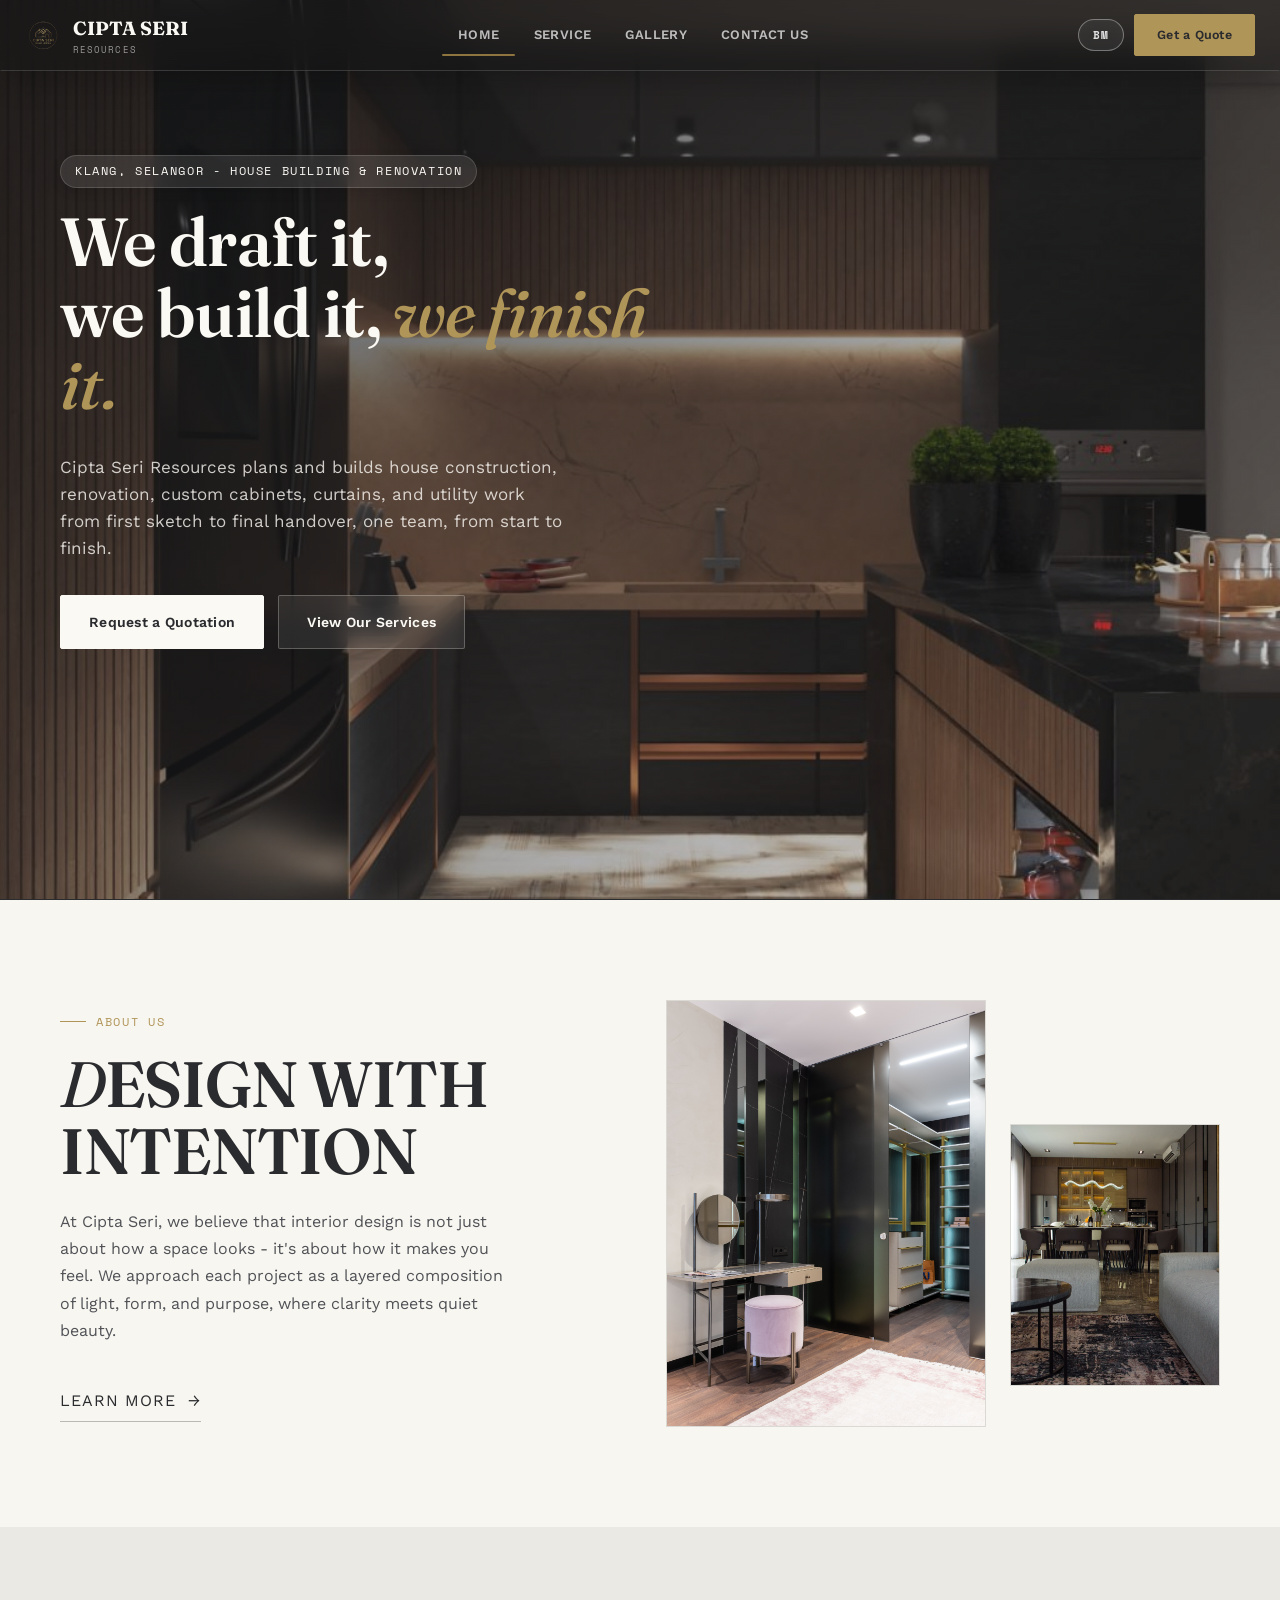
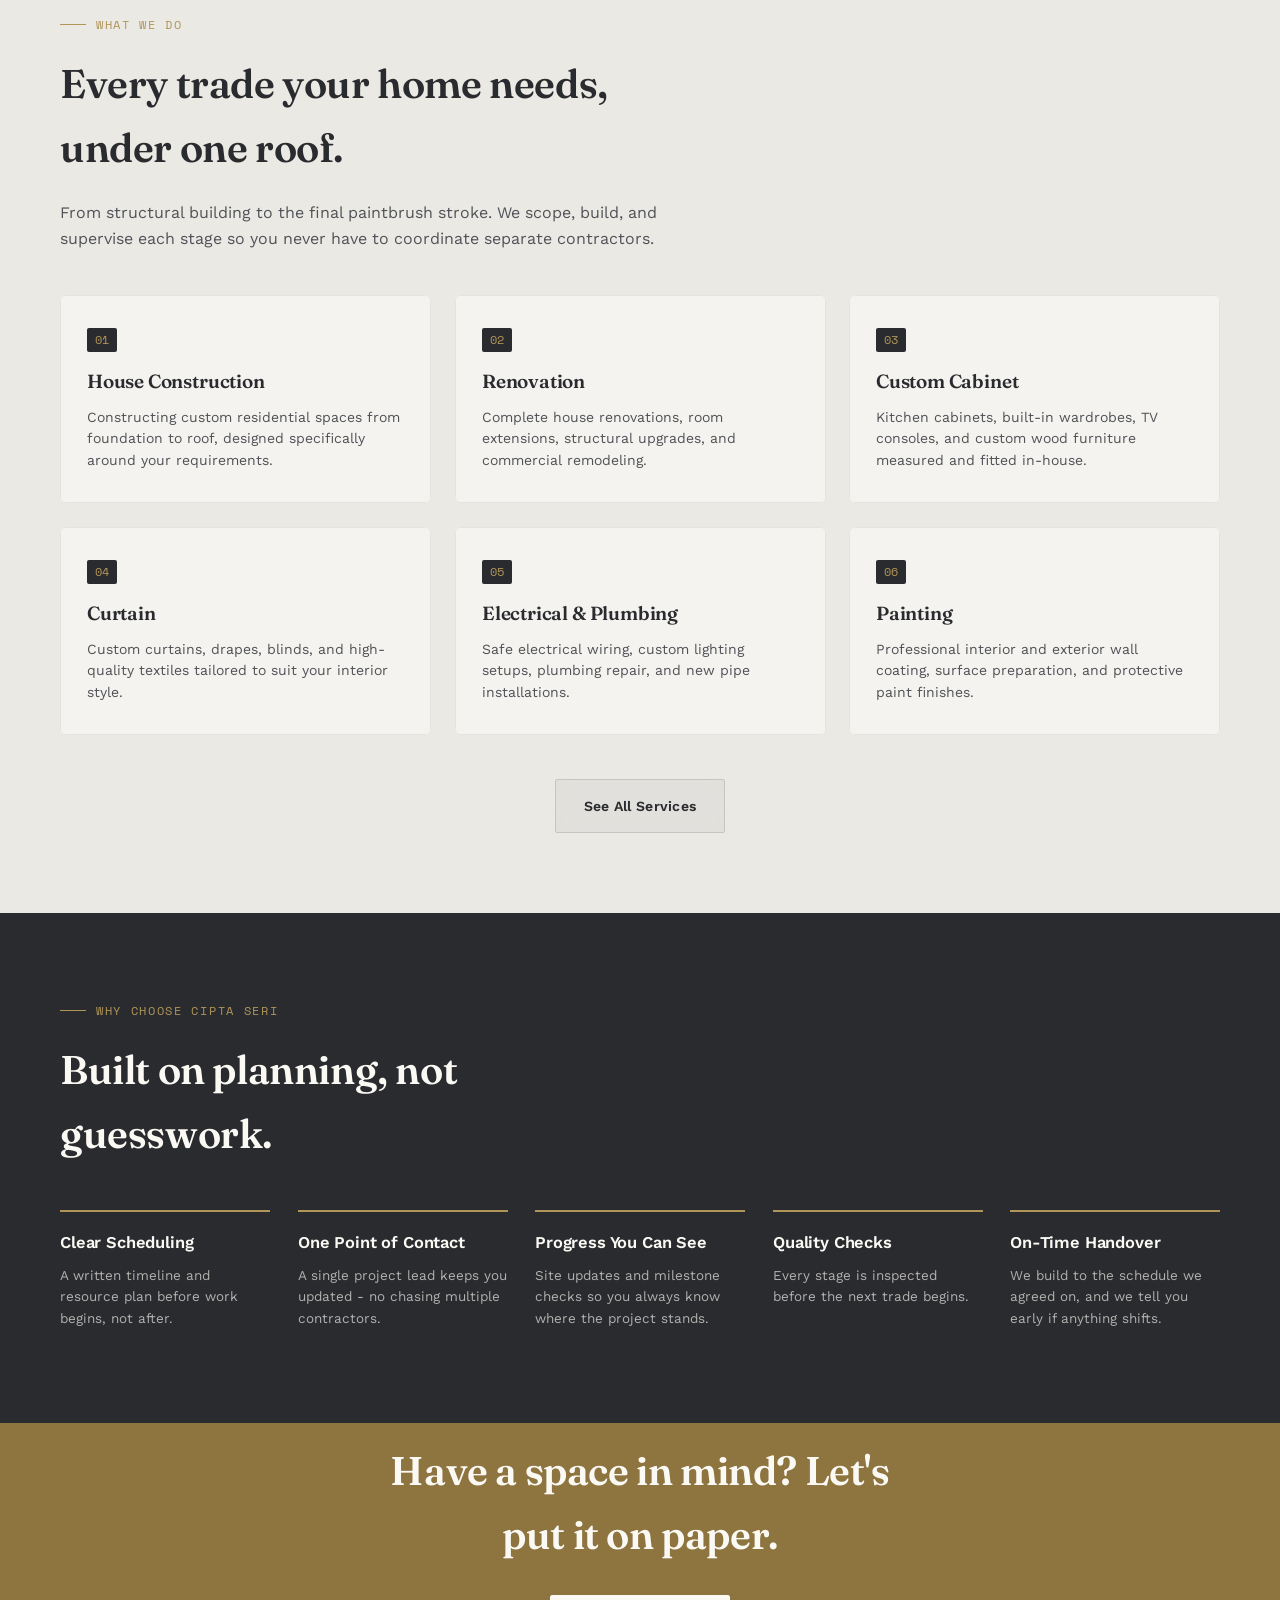
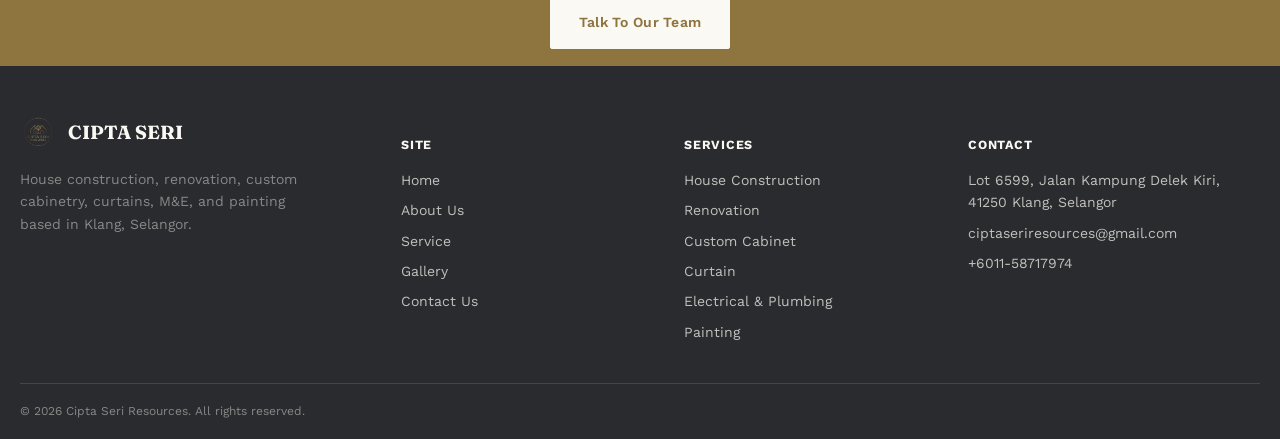
==== index.html @ 7b222552 "implement language switcher across the website" ====
<!DOCTYPE html>
<html lang="en">
<head>
<meta charset="UTF-8">
<meta name="viewport" content="width=device-width, initial-scale=1.0">
<title>Cipta Seri Resources — House Building &amp; Renovation</title>
<meta name="description" content="Cipta Seri Resources — professional house building, renovation, custom cabinets, curtains, electrical & plumbing, and painting services in Selangor.">
<link rel="preconnect" href="https://fonts.googleapis.com">
<link rel="stylesheet" href="css/style.css">
</head>
<body>

<header class="site-header">
  <div class="nav-wrap">
    <a href="index.html" class="brand">
      <img src="images/cipta-seri.png" alt="Cipta Seri Resources Logo" class="logo-mark">
      <span>CIPTA SERI<small>Resources</small></span>
    </a>
    <nav class="main-nav">
      <ul>
        <li><a href="index.html" class="active" data-i18n="nav.home">Home</a></li>
        <li><a href="service.html" data-i18n="nav.service">Service</a></li>
        <li><a href="gallery.html" data-i18n="nav.gallery">Gallery</a></li>
        <li><a href="contact.html" data-i18n="nav.contact">Contact Us</a></li>
      </ul>
    </nav>
    <div class="nav-cta">
      <button id="lang-toggle" aria-label="Switch to Bahasa Melayu">BM</button>
      <a href="contact.html" class="btn outline" data-i18n="nav.quote">Get a Quote</a>
      <button class="menu-toggle" aria-label="Toggle menu">
        <span></span><span></span><span></span>
      </button>
    </div>
  </div>
</header>

<section class="hero">
  <div class="hero-slideshow" aria-hidden="true">
    <div class="hero-slide active" style="background-image:url('images/interior-dark.jpg')"></div>
    <div class="hero-slide" style="background-image:url('images/living-room-example.jpg')"></div>
    <div class="hero-slide" style="background-image:url('images/interior-two.jpg')"></div>
    <div class="hero-slide" style="background-image:url('images/interior-three.jpg')"></div>
    <div class="hero-slide" style="background-image:url('images/interior-four.jpg')"></div>
  </div>
  <span class="corner-tick tl"></span>
  <span class="corner-tick tr"></span>
  <div class="hero-inner">
    <div class="hero-tag" data-i18n="hero.tag">KLANG, SELANGOR · HOUSE BUILDING &amp; RENOVATION</div>
    <h1 data-i18n="hero.h1">We draft it,<br>we build it, <em>we finish it.</em></h1>
    <p class="lede" data-i18n="hero.lede">Cipta Seri Resources plans and builds house construction, renovation, custom cabinets, curtains, and utility work from first sketch to final handover, one team, from start to finish.</p>
    <div class="hero-actions">
      <a href="contact.html" class="btn" data-i18n="hero.cta1">Request a Quotation</a>
      <a href="service.html" class="btn outline" data-i18n="hero.cta2">View Our Services</a>
    </div>
  </div>
  <div class="hero-strip">
    <div class="container">
      <div class="stat"><b><span data-count="480" data-suffix="+">0</span></b><span data-i18n="stat.projects">Projects Delivered</span></div>
      <div class="stat"><b><span data-count="12" data-suffix="yrs">0</span></b><span data-i18n="stat.years">Years In Practice</span></div>
      <div class="stat"><b><span data-count="35" data-suffix="+">0</span></b><span data-i18n="stat.team">Specialists On Team</span></div>
      <div class="stat"><b><span data-count="97" data-suffix="%">0</span></b><span data-i18n="stat.clients">Clients Who Return</span></div>
    </div>
  </div>
</section>

<section id="about-preview">
  <div class="container">
    <div class="split">
      <div class="about-content">
        <div class="eyebrow" data-i18n="about.eyebrow">About Us</div>
        <h2 class="about-heading" data-i18n="about.h2"><em>D</em>ESIGN WITH<br>INTENTION</h2>
        <p data-i18n="about.p">At Cipta Seri, we believe that interior design is not just about how a space looks &ndash; it's about how it makes you feel. We approach each project as a layered composition of light, form, and purpose, where clarity meets quiet beauty.</p>
        <a href="service.html" class="link-arrow"><span data-i18n="about.link">LEARN MORE</span> <span>&rarr;</span></a>
      </div>
      <div class="about-collage">
        <div class="collage-img main-img">
          <img src="images/interior-two.jpg" alt="Interior design with intention">
        </div>
        <div class="collage-img sub-img">
          <img src="images/interior-three.jpg" alt="Quiet beauty interior">
        </div>
      </div>
    </div>
  </div>
</section>

<section id="service-teaser">
  <div class="container">
    <div class="section-head">
      <div class="eyebrow" data-i18n="services.eyebrow">What We Do</div>
      <h2 data-i18n="services.h2">Every trade your home needs, under one roof.</h2>
      <p data-i18n="services.p">From structural building to the final paintbrush stroke. We scope, build, and supervise each stage so you never have to coordinate separate contractors.</p>
    </div>
    <div class="services-grid">
      <a href="service.html#construction" class="card-link">
        <div class="card-inner">
          <div class="card-front">
            <span class="num">01</span>
            <h3 data-i18n="services.s1.h3">House Construction</h3>
            <p data-i18n="services.s1.p">Constructing custom residential spaces from foundation to roof, designed specifically around your requirements.</p>
          </div>
          <div class="card-back" style="background-image: url('images/construction.jpg');">
            <div class="card-back-overlay">
              <span data-i18n="services.click">Click to view details &rarr;</span>
            </div>
          </div>
        </div>
      </a>
      <a href="service.html#renovation" class="card-link">
        <div class="card-inner">
          <div class="card-front">
            <span class="num">02</span>
            <h3 data-i18n="services.s2.h3">Renovation</h3>
            <p data-i18n="services.s2.p">Complete house renovations, room extensions, structural upgrades, and commercial remodeling.</p>
          </div>
          <div class="card-back" style="background-image: url('images/renovation.jpg');">
            <div class="card-back-overlay">
              <span data-i18n="services.click">Click to view details &rarr;</span>
            </div>
          </div>
        </div>
      </a>
      <a href="service.html#cabinet" class="card-link">
        <div class="card-inner">
          <div class="card-front">
            <span class="num">03</span>
            <h3 data-i18n="services.s3.h3">Custom Cabinet</h3>
            <p data-i18n="services.s3.p">Kitchen cabinets, built-in wardrobes, TV consoles, and custom wood furniture measured and fitted in-house.</p>
          </div>
          <div class="card-back" style="background-image: url('images/cabinet.jpg');">
            <div class="card-back-overlay">
              <span data-i18n="services.click">Click to view details &rarr;</span>
            </div>
          </div>
        </div>
      </a>
      <a href="service.html#curtain" class="card-link">
        <div class="card-inner">
          <div class="card-front">
            <span class="num">04</span>
            <h3 data-i18n="services.s4.h3">Curtain</h3>
            <p data-i18n="services.s4.p">Custom curtains, drapes, blinds, and high-quality textiles tailored to suit your interior style.</p>
          </div>
          <div class="card-back" style="background-image: url('images/curtain.jpg');">
            <div class="card-back-overlay">
              <span data-i18n="services.click">Click to view details &rarr;</span>
            </div>
          </div>
        </div>
      </a>
      <a href="service.html#plumbing" class="card-link">
        <div class="card-inner">
          <div class="card-front">
            <span class="num">05</span>
            <h3 data-i18n="services.s5.h3">Electrical &amp; Plumbing</h3>
            <p data-i18n="services.s5.p">Safe electrical wiring, custom lighting setups, plumbing repair, and new pipe installations.</p>
          </div>
          <div class="card-back" style="background-image: url('images/plumbing.jpg');">
            <div class="card-back-overlay">
              <span data-i18n="services.click">Click to view details &rarr;</span>
            </div>
          </div>
        </div>
      </a>
      <a href="service.html#painting" class="card-link">
        <div class="card-inner">
          <div class="card-front">
            <span class="num">06</span>
            <h3 data-i18n="services.s6.h3">Painting</h3>
            <p data-i18n="services.s6.p">Professional interior and exterior wall coating, surface preparation, and protective paint finishes.</p>
          </div>
          <div class="card-back" style="background-image: url('images/paint.jpg');">
            <div class="card-back-overlay">
              <span data-i18n="services.click">Click to view details &rarr;</span>
            </div>
          </div>
        </div>
      </a>
    </div>
    <div style="text-align:center; margin-top:44px;">
      <a href="service.html" class="btn outline" data-i18n="services.all">See All Services</a>
    </div>
  </div>
</section>

<section class="values">
  <div class="container">
    <div class="section-head">
      <div class="eyebrow" data-i18n="values.eyebrow">Why Choose Cipta Seri</div>
      <h2 data-i18n="values.h2">Built on planning, not guesswork.</h2>
    </div>
    <div class="values-grid">
      <div class="value-item">
        <h4 data-i18n="values.v1.h4">Clear Scheduling</h4>
        <p data-i18n="values.v1.p">A written timeline and resource plan before work begins, not after.</p>
      </div>
      <div class="value-item">
        <h4 data-i18n="values.v2.h4">One Point of Contact</h4>
        <p data-i18n="values.v2.p">A single project lead keeps you updated — no chasing multiple contractors.</p>
      </div>
      <div class="value-item">
        <h4 data-i18n="values.v3.h4">Progress You Can See</h4>
        <p data-i18n="values.v3.p">Site updates and milestone checks so you always know where the project stands.</p>
      </div>
      <div class="value-item">
        <h4 data-i18n="values.v4.h4">Quality Checks</h4>
        <p data-i18n="values.v4.p">Every stage is inspected before the next trade begins.</p>
      </div>
      <div class="value-item">
        <h4 data-i18n="values.v5.h4">On-Time Handover</h4>
        <p data-i18n="values.v5.p">We build to the schedule we agreed on, and we tell you early if anything shifts.</p>
      </div>
    </div>
  </div>
</section>

<section class="cta-band">
  <div class="container">
    <h2 data-i18n="cta.h2">Have a space in mind? Let's put it on paper.</h2>
    <a href="contact.html" class="btn" data-i18n="cta.btn">Talk To Our Team</a>
  </div>
</section>

<footer class="site-footer">
  <div class="container footer-top">
    <div>
      <div class="footer-brand"><img src="images/cipta-seri.png" alt="Cipta Seri Resources Logo" class="logo-mark"><span>CIPTA SERI</span></div>
      <p style="max-width:32ch; font-size:14px; color: #888787;" data-i18n="footer.tagline">House construction, renovation, custom cabinetry, curtains, M&amp;E, and painting based in Klang, Selangor.</p>
    </div>
    <div>
      <h5 data-i18n="footer.site">Site</h5>
      <ul class="footer-links">
        <li><a href="index.html" data-i18n="nav.home">Home</a></li>
        <li><a href="index.html#about-preview" data-i18n="about.eyebrow">About Us</a></li>
        <li><a href="service.html" data-i18n="nav.service">Service</a></li>
        <li><a href="gallery.html" data-i18n="nav.gallery">Gallery</a></li>
        <li><a href="contact.html" data-i18n="nav.contact">Contact Us</a></li>
      </ul>
    </div>
    <div>
      <h5 data-i18n="footer.services">Services</h5>
      <ul class="footer-links">
        <li><a href="service.html#construction" data-i18n="services.s1.h3">House Construction</a></li>
        <li><a href="service.html#renovation" data-i18n="services.s2.h3">Renovation</a></li>
        <li><a href="service.html#cabinet" data-i18n="services.s3.h3">Custom Cabinet</a></li>
        <li><a href="service.html#curtain" data-i18n="services.s4.h3">Curtain</a></li>
        <li><a href="service.html#plumbing" data-i18n="services.s5.h3">Electrical & Plumbing</a></li>
        <li><a href="service.html#painting" data-i18n="services.s6.h3">Painting</a></li>
      </ul>
    </div>
    <div>
      <h5 data-i18n="footer.contact">Contact</h5>
      <ul class="footer-links">
        <li>Lot 6599, Jalan Kampung Delek Kiri, 41250 Klang, Selangor</li>
        <li>ciptaseriresources@gmail.com</li>
        <li>+6011-58717974</li>
      </ul>
    </div>
  </div>
  <div class="container footer-bottom">
    <span data-i18n="footer.copy">© 2026 Cipta Seri Resources. All rights reserved.</span>
  </div>
</footer>

<script src="js/i18n.js"></script>
<script src="js/main.js"></script>
</body>
</html>
---- css/style.css ----
/* ============================================================
   ARTA RENOVATION & INTERIOR — stylesheet
   Palette: sand paper / ink / burnt ochre / deep pine / brass
   ============================================================ */

@import url('https://fonts.googleapis.com/css2?family=Fraunces:ital,opsz,wght@0,9..144,300;0,9..144,500;0,9..144,600;0,9..144,700;1,9..144,500&family=Work+Sans:wght@400;500;600&family=Space+Mono:wght@400;700&display=swap');

:root {
  --sand: #F8F6F0;
  --sand-deep: #EBE5D6;
  --ink: #2A2B2E;
  --ink-soft: #505257;
  --ochre: #B09559;
  --ochre-dk: #8E743F;
  --pine: #4D5854;
  --pine-dk: #2A2B2E;
  --brass: #B09559;
  --line: rgba(42, 43, 46, 0.14);
  --white: #FBF9F4;

  --serif: 'Fraunces', 'Iowan Old Style', serif;
  --sans: 'Work Sans', -apple-system, sans-serif;
  --mono: 'Space Mono', monospace;
}

* {
  box-sizing: border-box;
}

html {
  scroll-behavior: smooth;
}

body {
  margin: 0;
  background: var(--sand);
  color: var(--ink);
  font-family: var(--sans);
  font-size: 16px;
  line-height: 1.6;
  -webkit-font-smoothing: antialiased;
}

img {
  max-width: 100%;
  display: block;
}

a {
  color: inherit;
  text-decoration: none;
}

h1,
h2,
h3,
h4 {
  font-family: var(--serif);
  margin: 0 0 .5em;
  font-weight: 600;
  letter-spacing: -0.01em;
  color: var(--ink);
}

p {
  margin: 0 0 1em;
  color: var(--ink-soft);
}

ul {
  margin: 0;
  padding: 0;
  list-style: none;
}

.container {
  max-width: 1240px;
  margin: 0 auto;
  padding: 0 40px;
}

section {
  padding: 80px 0;
}

@media (max-width:720px) {
  section {
    padding: 56px 0;
  }

  .container {
    padding: 0 24px;
  }
}

@media (max-width:600px) {
  .hero {
    min-height: 75vh;
  }
}

/* -------- utility -------- */
.eyebrow {
  font-family: var(--mono);
  font-size: 12px;
  letter-spacing: .14em;
  text-transform: uppercase;
  color: var(--ochre);
  display: inline-flex;
  align-items: center;
  gap: 10px;
  margin-bottom: 18px;
}

.eyebrow::before {
  content: "";
  width: 26px;
  height: 1px;
  background: var(--ochre);
  display: inline-block;
}

.btn {
  display: inline-flex;
  align-items: center;
  gap: 10px;
  font-family: var(--sans);
  font-weight: 600;
  font-size: 14px;
  letter-spacing: .02em;
  padding: 15px 28px;
  border-radius: 2px;
  border: 1px solid var(--ink);
  background: var(--ink);
  color: var(--white);
  cursor: pointer;
  transition: all .25s ease;
}

.btn:hover {
  background: transparent;
  color: var(--ink);
}

.btn.outline {
  background: rgba(42, 43, 46, 0.04);
  color: var(--ink);
  border: 1px solid rgba(42, 43, 46, 0.15);
  backdrop-filter: blur(8px);
  -webkit-backdrop-filter: blur(8px);
  transition: all 0.3s ease;
}

.btn.outline:hover {
  background: rgba(42, 43, 46, 0.08);
  border-color: rgba(42, 43, 46, 0.4);
  transform: scale(1.02);
}

.btn.on-dark {
  border-color: var(--brass);
  background: var(--brass);
  color: var(--pine-dk);
}

.btn.on-dark:hover {
  background: transparent;
  color: var(--brass);
}

/* ============================================================
   HEADER / NAV — Glassmorphism Floating Pill Navbar
   ============================================================ */


/* clearance so content never sits under the floating pill */

header.site-header {
  position: fixed;
  top: 0;
  left: 50%;
  transform: translateX(-50%); 
  width: 100%;
  max-width: 100%;             
  border-radius: 0px;         
  z-index: 1000;
  
  background: rgba(20, 20, 20, 0.4);
  backdrop-filter: blur(16px);
  -webkit-backdrop-filter: blur(16px);
  border: 1px solid transparent;
  border-bottom: 1px solid rgba(255, 255, 255, 0.15);
  box-shadow: 0 10px 30px rgba(0, 0, 0, 0.2);

  
  transition: 
    top 0.4s cubic-bezier(0.16, 1, 0.3, 1),
    width 0.4s cubic-bezier(0.16, 1, 0.3, 1),
    max-width 0.4s cubic-bezier(0.16, 1, 0.3, 1),
    border-radius 0.4s cubic-bezier(0.16, 1, 0.3, 1),
    background 0.3s ease,
    border-color 0.3s ease,
    box-shadow 0.3s ease;
}

header.site-header {
  position: fixed;
  top: 0;
  left: 50%;
  transform: translate(-50%, 0); /* Standard centered position */
  width: 100%;
  max-width: 100%;
  border-radius: 0;
  z-index: 1000;
  
  background: rgba(20, 20, 20, 0.4);
  backdrop-filter: blur(16px);
  -webkit-backdrop-filter: blur(16px);
  border: 1px solid transparent;
  border-bottom: 1px solid rgba(255, 255, 255, 0.15);
  box-shadow: 0 10px 30px rgba(0, 0, 0, 0.2);

  /* Everything transitions smoothly here */
  transition: 
    transform 0.4s cubic-bezier(0.16, 1, 0.3, 1),
    top 0.4s cubic-bezier(0.16, 1, 0.3, 1),
    width 0.4s cubic-bezier(0.16, 1, 0.3, 1),
    max-width 0.4s cubic-bezier(0.16, 1, 0.3, 1),
    border-radius 0.4s cubic-bezier(0.16, 1, 0.3, 1),
    background 0.3s ease,
    border-color 0.3s ease;
}

/* 2. Hidden State: Smoothly slides up off-screen when scrolling down */
header.site-header.scroll-down {
  transform: translate(-50%, -100%);
}

/* 3. Scrolled-Up State: Smoothly drops down into a floating island */
header.site-header.scroll-up {
  top: 20px;
  width: 90%;
  max-width: 1200px;
  border-radius: 999px;
  
  /* Bring it back down onto the screen smoothly */
  transform: translate(-50%, 0); 

  background: rgba(15, 15, 15, 0.75);
  border-color: rgba(255, 255, 255, 0.15);
  box-shadow: 0 12px 34px rgba(0, 0, 0, 0.3);
}

header.site-header.header-hidden {
  transform: translateX(-50%) translateY(-160%);
}

.nav-wrap {
  max-width: 100%;
  margin: 0;
  padding: 12px 24px;
  display: flex;
  align-items: center;
  justify-content: space-between;
  height: auto;
  transition: padding 0.3s ease;
}

header.site-header.scrolled .nav-wrap {
  padding: 8px 22px;
}

.brand {
  display: flex;
  align-items: center;
  gap: 12px;
  font-family: var(--serif);
  font-size: 19px;
  font-weight: 700;
  color: var(--white);
  transition: color 0.3s ease;
}

.logo-mark {
  width: 36px;
  height: 36px;
  object-fit: contain;
  flex-shrink: 0;
}

.brand .mark {
  width: 38px;
  height: 38px;
  border: 1.5px solid var(--white);
  border-radius: 2px;
  display: flex;
  align-items: center;
  justify-content: center;
  position: relative;
  flex-shrink: 0;
}

.brand .mark::before {
  content: "";
  position: absolute;
  inset: 6px;
  border: 1px solid var(--ochre);
}

.brand small {
  display: block;
  font-family: var(--mono);
  font-size: 9px;
  letter-spacing: .12em;
  color: rgba(255, 255, 255, 0.55);
  font-weight: 400;
  text-transform: uppercase;
}

nav.main-nav ul {
  display: flex;
  gap: 2px;
  align-items: center;
}

.main-nav {
  position: relative;
}

.main-nav ul {
  display: flex;
  list-style: none;
  margin: 0;
  padding: 0;
  position: relative;
}

.main-nav li a {
  display: inline-block;
  padding: 0.5rem 1rem;
  color: #fff;
  text-decoration: none;
  position: relative;
  transition: color 0.3s ease;
}

/* Moving Underline Indicator */
.nav-indicator {
  position: absolute;
  bottom: 0;
  height: 2px;
  background-color: var(--ochre-dk, #d4af37); /* Accent color */
  border-radius: 2px;
  transition: left 0.35s cubic-bezier(0.25, 1, 0.5, 1), 
              width 0.35s cubic-bezier(0.25, 1, 0.5, 1);
  pointer-events: none;
}

.main-nav a.active::after {
  content: '';
  position: absolute;
  bottom: -4px;
  left: 0;
  width: 100%;
  height: 2px;
  background-color: var(#d4af37); /* Accent color */
  
  /* Shares the same transition key across pages */
  view-transition-name: active-nav-underline; 
}

/* Enable cross-page view transitions */
@view-transition {
  navigation: auto;
}

nav.main-nav a {
  font-size: 13px;
  font-weight: 600;
  letter-spacing: .03em;
  text-transform: uppercase;
  padding: 10px 16px;
  border-radius: 999px;
  color: rgba(255, 255, 255, 0.7);
  position: relative;
  transition: all 0.3s ease;
}

nav.main-nav a:hover {
  color: var(--white);
  background: rgba(255, 255, 255, 0.08);
}

.nav-cta {
  display: flex;
  align-items: center;
  gap: 10px;
}

.nav-cta .btn {
  padding: 10px 22px;
  font-size: 12.5px;
  background: var(--ochre);
  border-color: var(--ochre);
  color: var(--pine-dk);
  transition: all 0.3s ease;
}

.nav-cta .btn:hover {
  background: transparent;
  color: var(--ochre);
  border-color: var(--ochre);
  transform: scale(1.03);
}

/* ── Language Toggle Button ──────────────────────────────────
   Sits side-by-side with "Get a Quote" in the top-right nav.
   Shows the opposite language label (BM / EN) like DeepSeek. */
#lang-toggle {
  display: inline-flex;
  align-items: center;
  justify-content: center;
  font-family: var(--mono);
  font-size: 11px;
  font-weight: 700;
  letter-spacing: .1em;
  padding: 7px 14px;
  border-radius: 999px;
  border: 1.5px solid rgba(255, 255, 255, 0.35);
  background: rgba(255, 255, 255, 0.08);
  color: rgba(255, 255, 255, 0.85);
  cursor: pointer;
  transition: all 0.25s ease;
  backdrop-filter: blur(8px);
  -webkit-backdrop-filter: blur(8px);
  white-space: nowrap;
  min-width: 42px;
}

#lang-toggle:hover {
  background: rgba(255, 255, 255, 0.18);
  border-color: rgba(255, 255, 255, 0.6);
  color: #fff;
  transform: scale(1.05);
}

#lang-toggle:active {
  transform: scale(0.97);
}

.menu-toggle {
  display: none;
  flex-direction: column;
  gap: 5px;
  background: none;
  border: none;
  cursor: pointer;
  padding: 8px;
}

.menu-toggle span {
  width: 22px;
  height: 2px;
  background: var(--white);
  transition: background 0.3s ease;
}

@media (max-width:920px) {

  header.site-header {
    top: 14px;
    width: 92%;
  }

  .nav-wrap {
    padding: 10px 18px;
  }

  nav.main-nav {
    position: fixed;
    top: 76px;
    left: 4%;
    right: 4%;
    width: 92%;
    background: rgba(20, 20, 20, 0.85);
    backdrop-filter: blur(20px);
    -webkit-backdrop-filter: blur(20px);
    border: 1px solid rgba(255, 255, 255, 0.15);
    border-radius: 24px;
    box-shadow: 0 10px 30px rgba(0, 0, 0, 0.25);
    transform: translateY(-12px) scale(0.98);
    opacity: 0;
    pointer-events: none;
    transition: all .3s ease;
    padding: 16px;
    max-height: 70vh;
    overflow-y: auto;
    z-index: 999;
  }

  nav.main-nav.open {
    transform: translateY(0) scale(1);
    opacity: 1;
    pointer-events: auto;
  }

  nav.main-nav ul {
    flex-direction: column;
    gap: 4px;
  }

  nav.main-nav a {
    display: block;
    padding: 14px 16px;
    font-size: 15px;
    color: rgba(255, 255, 255, 0.85);
  }

  .nav-cta .btn.outline {
    display: none;
  }

  /* Keep the lang toggle compact and visible on mobile */
  #lang-toggle {
    font-size: 10px;
    padding: 6px 11px;
    min-width: 36px;
  }

  .menu-toggle {
    display: flex;
  }
}

/* ============================================================
   HERO — blueprint grid + corner ticks (signature element)
   ============================================================ */
.hero {
  position: relative;
  background: var(--ink);
  overflow: hidden;
  border-bottom: 1px solid var(--line);
  min-height: 88vh;
  display: flex;
  flex-direction: column;
  justify-content: center;
  height: 100vh;
}

/* Dark gradient overlay so text stays legible on any slideshow image */
.hero::after {
  content: "";
  position: absolute;
  inset: 0;
  background: linear-gradient(135deg,
      rgba(20, 21, 23, 0.85) 0%,
      rgba(42, 43, 46, 0.45) 55%,
      rgba(42, 43, 46, 0.15) 100%);
  pointer-events: none;
  z-index: 1;
}

/* ---- hero background slideshow ---- */
.hero-slideshow {
  position: absolute;
  inset: 0;
  pointer-events: none;
}

.hero-slide {
  position: absolute;
  inset: 0;
  background-size: cover;
  background-position: center;
  opacity: 0;
  transition: opacity 1.2s ease;
  will-change: opacity;
}

.hero-slide.active {
  opacity: 1;
}

.hero-inner {
  position: relative;
  z-index: 2;
  width: 100%;
  max-width: 1240px;
  margin: 0 auto;
  padding: 80px 40px 60px;
}

.hero-tag {
  font-family: var(--mono);
  font-size: 11.5px;
  letter-spacing: .14em;
  text-transform: uppercase;
  color: var(--white);
  background: rgba(255, 255, 255, 0.1);
  backdrop-filter: blur(10px);
  -webkit-backdrop-filter: blur(10px);
  border: 1px solid rgba(255, 255, 255, 0.15);
  padding: 6px 14px;
  border-radius: 30px;
  margin-bottom: 18px;
  display: inline-block;
  box-shadow: 0 4px 12px rgba(0, 0, 0, 0.1);
}

.hero h1 {
  font-size: clamp(36px, 5.5vw, 68px);
  line-height: 1.05;
  max-width: 14ch;
  font-weight: 600;
  color: var(--white);
}

.hero h1 em {
  font-style: italic;
  color: var(--ochre);
  font-weight: 500;
}

.hero p.lede {
  font-size: 17px;
  max-width: 46ch;
  margin: 20px 0 32px;
  color: rgba(251, 249, 244, 0.80);
}

.hero-actions {
  display: flex;
  gap: 14px;
  flex-wrap: wrap;
}

/* On-dark button styles for hero overlay */
.hero-actions .btn {
  border-color: var(--white);
  background: var(--white);
  color: var(--ink);
}

.hero-actions .btn:hover {
  background: transparent;
  color: var(--white);
}

.hero-actions .btn.outline {
  background: rgba(251, 249, 244, 0.08);
  color: var(--white);
  border: 1px solid rgba(251, 249, 244, 0.25);
  backdrop-filter: blur(10px);
  -webkit-backdrop-filter: blur(10px);
  transition: all 0.3s ease;
}

.hero-actions .btn.outline:hover {
  background: rgba(251, 249, 244, 0.18);
  border-color: rgba(251, 249, 244, 0.6);
  transform: scale(1.02);
}

.corner-tick {
  position: absolute;
  width: 18px;
  height: 18px;
  border-top: 2px solid var(--ochre);
  border-left: 2px solid var(--ochre);
}

.corner-tick.tl {
  top: 28px;
  left: 28px;
}

.corner-tick.tr {
  top: 28px;
  right: 28px;
  transform: rotate(90deg);
}

.corner-tick.bl {
  bottom: 28px;
  left: 28px;
  transform: rotate(-90deg);
}

.corner-tick.br {
  bottom: 28px;
  right: 28px;
  transform: rotate(180deg);
}

.hero-strip {
  border-top: 1px solid var(--line);
  background: var(--sand-deep);
}

.hero-strip .container {
  display: flex;
  flex-wrap: wrap;
  gap: 0;
}

.hero-strip .stat {
  flex: 1 1 150px;
  padding: 20px 22px;
  border-right: 1px solid var(--line);
}

.hero-strip .stat:last-child {
  border-right: none;
}

.hero-strip .stat b {
  font-family: var(--serif);
  font-size: 30px;
  display: block;
  color: var(--ochre-dk);
}

.hero-strip .stat span {
  font-family: var(--mono);
  font-size: 11.5px;
  letter-spacing: .08em;
  text-transform: uppercase;
  color: var(--ink-soft);
}

/* ============================================================
   PAGE HEADER (for inner pages: About/Service/Gallery/Contact)
   ============================================================ */
.page-header {
  background: var(--pine-dk);
  color: var(--white);
  position: relative;
  overflow: hidden;
}

.page-header::before {
  content: "";
  position: absolute;
  inset: 0;
  background-image:
    linear-gradient(rgba(249, 246, 238, 0.05) 1px, transparent 1px),
    linear-gradient(90deg, rgba(249, 246, 238, 0.05) 1px, transparent 1px);
  background-size: 44px 44px;
}

.page-header .container {
  position: relative;
  padding: 76px 32px 64px;
}

.page-header .eyebrow {
  color: var(--brass);
}

.page-header .eyebrow::before {
  background: var(--brass);
}

.page-header h1 {
  color: var(--white);
  font-size: clamp(32px, 5vw, 52px);
  max-width: 16ch;
}

.page-header p {
  color: rgba(251, 249, 244, 0.72);
  max-width: 52ch;
  font-size: 16.5px;
}

.breadcrumb {
  font-family: var(--mono);
  font-size: 12px;
  letter-spacing: .06em;
  color: rgba(251, 249, 244, 0.5);
  margin-top: 18px;
}

.breadcrumb span {
  color: var(--brass);
}

.breadcrumb a {
  color: rgba(251, 249, 244, 0.5);
  transition: all 0.4s ease;
}

.breadcrumb a:hover {
  color: var(--brass);
  text-decoration: underline;
}

/* ============================================================
   SECTION HEADINGS
   ============================================================ */
.section-head {
  max-width: 600px;
  margin-bottom: 44px;
}

.section-head.center {
  margin-left: auto;
  margin-right: auto;
  text-align: center;
}

.section-head h2 {
  font-size: clamp(26px, 3.8vw, 40px);
}

/* ============================================================
   SERVICES GRID (home teaser + service page)
   ============================================================ */
#service-teaser {
  background: #EAE9E4;
  /* Soft warm grey */
}

.services-grid {
  display: grid;
  grid-template-columns: repeat(3, 1fr);
  gap: 24px;
}

.card-link {
  display: block;
  
  text-decoration: none;
  color: inherit;
  border-radius: 8px;
}

.card-inner {
  position: relative;
  width: 100%;
  height: 100%;
  transition: transform 0.6s ease;
  
}



.card-link{
    display:block;
    text-decoration:none;
    color:inherit;
    border-radius:8px;
    overflow:hidden;
}

.card-inner{
    position:relative;
    height:100%;
    border-radius:8px;
}

.card-front{
    position:relative;
    z-index:2;
    background:#f4f3ef;
    border:1px solid rgba(42,43,46,.08);
    padding:30px 26px;
    height:100%;
    transition:.55s ease;
}

.card-back{
    position:absolute;
    inset:0;

    background-size:cover;
    background-position:center;

    opacity:0;
    transform:scale(1.15);
    transition: 0.8s ease;
}

.card-back-overlay{
    position:absolute;
    inset:0;
    background:rgba(0,0,0,.55);

    display:flex;
    justify-content:center;
    align-items:center;

    opacity:0;
    transition:.45s ease;
}

.card-back-overlay span{
    color:#fff;
    font-size:15px;
    font-weight:600;

    transform:translateY(15px);
    transition:.45s ease;
}
.card-link:hover .card-front{
    opacity:0;
}

.card-link:hover .card-back{
    opacity:1;
    transform:scale(1);
}

.card-link:hover .card-back-overlay{
    opacity:1;
}

.card-link:hover .card-back-overlay span{
    transform:translateY(0);
}

.card-front .num {
  font-family: var(--mono);
  font-size: 11.5px;
  color: var(--brass);
  background: var(--pine-dk);
  display: inline-block;
  padding: 3px 8px;
  border-radius: 2px;
  margin-bottom: 14px;
}

.card-front h3 {
  font-size: 19px;
  margin-bottom: 10px;
}

.card-front p {
  font-size: 14px;
  margin-bottom: 0;
  line-height: 1.55;
}

@media (max-width:900px) {
  .services-grid {
    grid-template-columns: 1fr 1fr;
  }
}

@media (max-width:600px) {
  .services-grid {
    grid-template-columns: 1fr;
  }
}

/* ============================================================
   VALUES / WHY US
   ============================================================ */
.values {
  background: var(--pine-dk);
  color: var(--white);
  position: relative;
}

.values .section-head h2,
.values .eyebrow {
  color: var(--white);
}

.values .eyebrow {
  color: var(--brass);
}

.values .eyebrow::before {
  background: var(--brass);
}

.values-grid {
  display: grid;
  grid-template-columns: repeat(5, 1fr);
  gap: 28px;
}

.value-item {
  border-top: 2px solid var(--brass);
  padding-top: 18px;
}

.value-item h4 {
  color: var(--white);
  font-size: 16.5px;
  font-family: var(--sans);
  font-weight: 600;
}

.value-item p {
  color: rgba(251, 249, 244, 0.65);
  font-size: 13.5px;
}

@media (max-width:920px) {
  .values-grid {
    grid-template-columns: repeat(2, 1fr);
  }
}

@media (max-width:560px) {
  .values-grid {
    grid-template-columns: 1fr;
  }
}

/* ============================================================
   PROCESS (about page) — numbered because it IS a real sequence
   ============================================================ */
.process-list {
  border-top: 1px solid var(--line);
}

.process-row {
  display: grid;
  grid-template-columns: 72px 1fr;
  gap: 28px;
  padding: 26px 0;
  border-bottom: 1px solid var(--line);
  align-items: start;
}

.process-row .step-num {
  font-family: var(--serif);
  font-style: italic;
  font-size: 30px;
  color: var(--brass);
}

.process-row h4 {
  font-size: 17px;
  margin-bottom: 5px;
}

.process-row p {
  margin-bottom: 0;
  max-width: 60ch;
  font-size: 14.5px;
}

/* ============================================================
   TEAM / ABOUT SPLIT
   ============================================================ */
.split {
  display: grid;
  grid-template-columns: 1fr 1fr;
  gap: 52px;
  align-items: center;
}

.split.reverse .split-media {
  order: 2;
}

.split-media {
  aspect-ratio: 4/5;
  background: var(--sand-deep);
  border: 1px solid var(--line);
  position: relative;
  overflow: hidden;
}

.split-media img {
  width: 100%;
  height: 100%;
  object-fit: cover;
}

.split-media .frame-tag {
  position: absolute;
  bottom: 16px;
  left: 16px;
  background: var(--white);
  border: 1px solid var(--line);
  padding: 8px 14px;
  font-family: var(--mono);
  font-size: 11px;
  letter-spacing: .06em;
  text-transform: uppercase;
}

.slider {
  position: relative;
  overflow: hidden;
}

.slides {
  display: flex;
  transition: transform 0.6s ease;
}

.slides img {
  width: 100%;
  flex-shrink: 0;
  display: block;
  object-fit: cover;
  transition: all 0.3s ease;
}

.slides img:hover {
  transform: scale(1.05);
}

/* Arrows */
.arrow {
  position: absolute;
  top: 50%;
  transform: translateY(-50%);
  width: 42px;
  height: 42px;
  border: none;
  border-radius: 50%;
  background: rgba(0, 0, 0, 0.45);
  color: white;
  font-size: 22px;
  cursor: pointer;
  transition: 0.25s;
  z-index: 2;
}

.arrow:hover {
  background: rgba(0, 0, 0, 0.7);
}

.prev {
  left: 15px;
}

.next {
  right: 15px;
}

/* Dots */
.dots {
  position: absolute;
  bottom: 18px;
  height: 200px;
  left: 50%;
  transform: translateX(-50%);
  display: flex;
  gap: 20px;
}

.dot {
  width: 10px;
  height: 10px;
  border-radius: 50%;
  background: rgba(255, 255, 255, 0.55);
  transition: all .3s ease;
  cursor: pointer;
}

.dot.active {
  background: white;
  transform: scale(1.4);
}

@media (max-width:860px) {
  .split {
    grid-template-columns: 1fr;
    gap: 36px;
  }

  .split.reverse .split-media {
    order: 0;
  }
}

/* ============================================================
   ABOUT PREVIEW (Home page)
   ============================================================ */
#about-preview {
  background: var(--sand);
  padding: 100px 0;
}

#about-preview .about-heading {
  font-family: var(--serif);
  font-size: clamp(40px, 5vw, 64px);
  line-height: 1.05;
  margin-bottom: 24px;
  color: var(--ink);
  letter-spacing: -0.02em;
}

#about-preview .about-heading em {
  font-style: italic;
  font-weight: 400;
}

#about-preview .about-content p {
  font-size: 16px;
  max-width: 45ch;
  margin-bottom: 44px;
  line-height: 1.7;
  color: var(--ink-soft);
}

.link-arrow {
  display: inline-flex;
  align-items: center;
  gap: 12px;
  font-family: var(--mono);
  font-size: 12px;
  font-weight: 700;
  letter-spacing: .08em;
  text-transform: uppercase;
  color: var(--ink);
  text-decoration: none;
  border-bottom: 1px solid rgba(42, 43, 46, 0.3);
  padding-bottom: 8px;
  transition: all 0.3s ease;
}

.link-arrow span {
  font-size: 16px;
  font-family: var(--sans);
  font-weight: 400;
  transition: transform 0.3s ease;
}

.link-arrow:hover {
  color: var(--ochre);
  border-color: var(--ochre);
}

.link-arrow:hover span {
  transform: translateX(6px);
}

.about-collage {
  display: flex;
  align-items: center;
  justify-content: flex-end;
  gap: 24px;
  width: 100%;
}

.collage-img {
  overflow: hidden;
  border: 1px solid var(--line);
}

.collage-img img {
  width: 100%;
  height: 100%;
  object-fit: cover;
  transition: transform 0.6s ease;
}

.collage-img:hover img {
  transform: scale(1.05);
}

.collage-img.main-img {
  width: 58%;
  aspect-ratio: 3 / 4;
}

.collage-img.sub-img {
  width: 38%;
  aspect-ratio: 4 / 5;
  margin-top: 15%;
}

@media (max-width: 860px) {
  .about-collage {
    justify-content: flex-start;
  }

  .collage-img.main-img {
    width: 65%;
  }

  .collage-img.sub-img {
    width: 35%;
  }
}

/* ============================================================
   GALLERY
   ============================================================ */
.filter-bar {
  display: flex;
  flex-wrap: wrap;
  gap: 10px;
  margin-bottom: 44px;
}

.filter-btn {
  font-family: var(--mono);
  font-size: 12px;
  letter-spacing: .06em;
  text-transform: uppercase;
  padding: 9px 18px;
  border: 1px solid var(--ink);
  border-radius: 20px;
  background: transparent;
  color: var(--ink);
  cursor: pointer;
  transition: all .2s ease;
}

.filter-btn.active,
.filter-btn:hover {
  background: var(--ink);
  color: var(--white);
}

.gallery-grid {
  display: grid;
  grid-template-columns: repeat(3, 1fr);
  gap: 20px;
}

.gallery-item {
  position: relative;
  aspect-ratio: 1/1.05;
  overflow: hidden;
  border: 1px solid var(--line);
  background: var(--sand-deep);
  cursor: pointer;
}

.gallery-item img {
  width: 100%;
  height: 100%;
  object-fit: cover;
  transition: transform .5s ease;
}

.gallery-item:hover img {
  transform: scale(1.06);
}

.gallery-item .tag {
  position: absolute;
  top: 14px;
  left: 14px;
  background: rgba(35, 34, 30, 0.78);
  color: var(--white);
  font-family: var(--mono);
  font-size: 10.5px;
  letter-spacing: .06em;
  text-transform: uppercase;
  padding: 6px 11px;
  border-radius: 2px;
}

.gallery-item .cap {
  position: absolute;
  left: 0;
  right: 0;
  bottom: 0;
  padding: 16px;
  background: linear-gradient(to top, rgba(35, 34, 30, 0.85), transparent);
  color: var(--white);
  font-size: 13.5px;
  font-weight: 600;
  opacity: 0;
  transform: translateY(8px);
  transition: all .3s ease;
}

.gallery-item:hover .cap {
  opacity: 1;
  transform: translateY(0);
}

@media (max-width:900px) {
  .gallery-grid {
    grid-template-columns: repeat(2, 1fr);
  }
}

@media (max-width:560px) {
  .gallery-grid {
    grid-template-columns: 1fr;
  }
}

/* lightbox */
.lightbox {
  position: fixed;
  inset: 0;
  background: rgba(20, 19, 16, 0.92);
  display: none;
  align-items: center;
  justify-content: center;
  z-index: 1000;
  padding: 32px;
}

.lightbox.open {
  display: flex;
}

.lightbox img {
  max-width: min(900px, 90vw);
  max-height: 82vh;
  object-fit: contain;
  border: 1px solid rgba(255, 255, 255, 0.2);
}

.lightbox-close {
  position: absolute;
  top: 28px;
  right: 32px;
  color: var(--white);
  font-family: var(--mono);
  font-size: 13px;
  letter-spacing: .06em;
  text-transform: uppercase;
  background: none;
  border: 1px solid rgba(255, 255, 255, 0.4);
  padding: 9px 16px;
  border-radius: 20px;
  cursor: pointer;
}

.lightbox-cap {
  position: absolute;
  bottom: 36px;
  left: 0;
  right: 0;
  text-align: center;
  color: rgba(255, 255, 255, 0.75);
  font-family: var(--mono);
  font-size: 12.5px;
  letter-spacing: .04em;
}

/* ============================================================
   TESTIMONIAL / CTA BAND
   ============================================================ */
.cta-band {
  background: var(--ochre-dk);
  color: var(--white);
  text-align: center;
  padding: 1rem 1rem;
}

.cta-band h2 {
  color: var(--white);
  font-size: clamp(26px, 4vw, 40px);
  max-width: 20ch;
  margin: 0 auto 28px;
}

.cta-band .btn {
  background: var(--white);
  color: var(--ochre-dk);
  border-color: var(--white);
}

.cta-band .btn:hover {
  background: transparent;
  color: var(--white);
}

/* ============================================================
   CONTACT PAGE
   ============================================================ */
.contact-wrap {
  display: grid;
  grid-template-columns: 0.9fr 1.1fr;
  gap: 0;
  border: 1px solid var(--line);
}

.contact-info {
  background: var(--pine-dk);
  color: var(--white);
  padding: 56px 44px;
}

.contact-info h3 {
  color: var(--white);
  font-size: 22px;
}

.contact-info .eyebrow {
  color: var(--brass);
}

.contact-info .eyebrow::before {
  background: var(--brass);
}

.info-row {
  display: flex;
  gap: 16px;
  padding: 20px 0;
  border-top: 1px solid rgba(251, 249, 244, 0.14);
}

.info-row:first-of-type {
  border-top: 1px solid rgba(251, 249, 244, 0.14);
  margin-top: 8px;
}

.info-row .ico {
  width: 36px;
  height: 36px;
  border: 1px solid var(--brass);
  border-radius: 2px;
  flex-shrink: 0;
  display: flex;
  align-items: center;
  justify-content: center;
  color: var(--brass);
  font-family: var(--mono);
  font-size: 13px;
}

.info-row h5 {
  margin: 0 0 4px;
  font-size: 14px;
  font-family: var(--sans);
  font-weight: 600;
  text-transform: uppercase;
  letter-spacing: .04em;
  color: var(--brass);
}

.info-row p {
  margin: 0;
  color: rgba(251, 249, 244, 0.8);
  font-size: 14.5px;
}

.social-row {
  display: flex;
  gap: 12px;
  margin-top: 32px;
}

.social-row a {
  width: 38px;
  height: 38px;
  border: 1px solid rgba(251, 249, 244, 0.3);
  border-radius: 2px;
  display: flex;
  align-items: center;
  justify-content: center;
  font-family: var(--mono);
  font-size: 12px;
  transition: all .2s ease;
}

.social-row a:hover {
  background: transparent;
  border-color: var(--brass);
}

.social-row img {
  width: 24px;
  height: 24px;
  transition: transform .3s ease;
}

.social-row a:hover img {
  transform: scale(1.1);
}

.contact-form {
  background: var(--white);
  padding: 56px 44px;
}

.form-row {
  display: grid;
  grid-template-columns: 1fr 1fr;
  gap: 20px;
}

.field {
  margin-bottom: 22px;
}

.field label {
  display: block;
  font-family: var(--mono);
  font-size: 11.5px;
  letter-spacing: .06em;
  text-transform: uppercase;
  color: var(--ink-soft);
  margin-bottom: 8px;
}

.field input,
.field select,
.field textarea {
  width: 100%;
  padding: 13px 14px;
  border: 1px solid var(--line);
  border-radius: 2px;
  background: var(--sand);
  font-family: var(--sans);
  font-size: 14.5px;
  color: var(--ink);
}

.field textarea {
  resize: vertical;
  min-height: 120px;
}

.field input:focus,
.field select:focus,
.field textarea:focus {
  outline: 2px solid var(--ochre);
  outline-offset: 1px;
  background: var(--white);
}

.form-note {
  font-size: 13px;
  color: var(--ink-soft);
  margin-top: 6px;
}

.form-status {
  font-size: 14px;
  margin-top: 14px;
  display: none;
}

.form-status.show {
  display: block;
}

.form-status.ok {
  color: var(--pine);
}

@media (max-width:900px) {
  .contact-wrap {
    grid-template-columns: 1fr;
  }

  .form-row {
    grid-template-columns: 1fr;
  }
}

.map-embed {
  position: relative;
  width: 100%;
  height: 450px;
  border-radius: 12px;
  overflow: hidden;
}

.map-embed iframe {
  width: 100%;
  height: 100%;
  border: 0;
}

/* Custom Info Card Overlay */
.map-info-card {
  position: absolute;
  top: 16px;
  left: 16px;
  z-index: 10;
  background: rgba(20, 20, 20, 0.85); /* Dark theme translucent background */
  backdrop-filter: blur(10px);
  -webkit-backdrop-filter: blur(10px);
  border: 1px solid rgba(255, 255, 255, 0.15);
  padding: 1rem;
  border-radius: 8px;
  max-width: 280px;
  color: #ffffff;
  box-shadow: 0 8px 24px rgba(0, 0, 0, 0.3);
  opacity: 85%;
}

.map-info-card .card-title {
  margin: 0 0 0.25rem 0;
  font-size: 1rem;
  font-weight: 600;
  color: #fff;
}

.map-info-card .card-address {
  margin: 0 0 0.75rem 0;
  font-size: 0.825rem;
  color: #ccc;
  line-height: 1.4;
}

/* ============================================================
   FOOTER
   ============================================================ */
footer.site-footer {
  background: var(--ink);
  color: rgba(251, 249, 244, 0.72);
}

.footer-top {
  display: grid;
  grid-template-columns: 1.4fr 1fr 1fr 1.2fr;
  gap: 40px;
  padding: 48px 0 32px;
}

.footer-top h5 {
  color: var(--white);
  font-family: var(--sans);
  font-size: 12.5px;
  letter-spacing: .06em;
  text-transform: uppercase;
  margin-bottom: 14px;
}

.footer-brand {
  display: flex;
  align-items: center;
  gap: 12px;
  margin-bottom: 18px;
}

.footer-brand .mark {
  width: 36px;
  height: 36px;
  border: 1.5px solid var(--brass);
  border-radius: 2px;
  position: relative;
}

.footer-brand .mark::before {
  content: "";
  position: absolute;
  inset: 6px;
  border: 1px solid var(--ochre);
}

.footer-brand span {
  font-family: var(--serif);
  font-size: 19px;
  color: var(--white);
  font-weight: 700;
}

.footer-links li {
  margin-bottom: 8px;
  font-size: 14px;
}

.footer-links a {
  color: rgba(251, 249, 244, 0.72);
  transition: all 0.3s ease;
}

.footer-links a:hover {
  color: var(--brass);
}

.footer-bottom {
  border-top: 1px solid rgba(251, 249, 244, 0.12);
  padding: 18px 0;
  display: flex;
  justify-content: space-between;
  flex-wrap: wrap;
  gap: 12px;
  font-size: 12px;
  color: rgba(251, 249, 244, 0.45);
}

@media (max-width:900px) {
  .footer-top {
    grid-template-columns: 1fr 1fr;
  }
}

@media (max-width:560px) {
  .footer-top {
    grid-template-columns: 1fr;
  }
}


/* ============================================================
   SMOOTH SCROLL ENHANCEMENTS
   Scroll progress · Smart header · Scroll-reveal animations
   ============================================================ */

/* Scroll progress bar
   Uses GPU-composited scaleX — no layout, no paint, pure composite */
.scroll-progress-bar {
  position: fixed;
  top: 0;
  left: 0;
  width: 100%;
  height: 2px;
  background: var(--ochre);
  transform: scaleX(0);
  transform-origin: left center;
  z-index: 300;
  pointer-events: none;
  will-change: transform;
}



/* Scroll-reveal — base (invisible) state */
.js-reveal {
  opacity: 0;
  transform: translateY(28px);
  transition: opacity 0.75s cubic-bezier(0.22, 1, 0.36, 1),
    transform 0.75s cubic-bezier(0.22, 1, 0.36, 1);
  will-change: opacity, transform;
}

/* Revealed state */
.js-reveal.is-visible {
  opacity: 1;
  transform: none;
  will-change: auto;
}

/* Instant reset — suppresses exit transition so elements snap invisible
   off-screen; the smooth entrance replays cleanly on every re-entry. */
.js-reveal.js-reset {
  transition: none !important;
}

/* Stagger delays for direct children inside a .js-stagger parent */
.js-stagger>.js-reveal:nth-child(1) {
  transition-delay: 0ms;
}

.js-stagger>.js-reveal:nth-child(2) {
  transition-delay: 80ms;
}

.js-stagger>.js-reveal:nth-child(3) {
  transition-delay: 160ms;
}

.js-stagger>.js-reveal:nth-child(4) {
  transition-delay: 240ms;
}

.js-stagger>.js-reveal:nth-child(5) {
  transition-delay: 320ms;
}

.js-stagger>.js-reveal:nth-child(6) {
  transition-delay: 400ms;
}

.js-stagger>.js-reveal:nth-child(7) {
  transition-delay: 480ms;
}

.js-stagger>.js-reveal:nth-child(8) {
  transition-delay: 560ms;
}

.js-stagger>.js-reveal:nth-child(9) {
  transition-delay: 640ms;
}

/* reduced motion */
@media (prefers-reduced-motion: reduce) {
  * {
    transition: none !important;
    scroll-behavior: auto !important;
  }

  /* Safety net: make reveal elements immediately visible */
  .js-reveal {
    opacity: 1 !important;
    transform: none !important;
  }
}

/* focus visibility */
a:focus-visible,
button:focus-visible,
input:focus-visible,
textarea:focus-visible {
  outline: 2px solid var(--ochre);
  outline-offset: 2px;
}
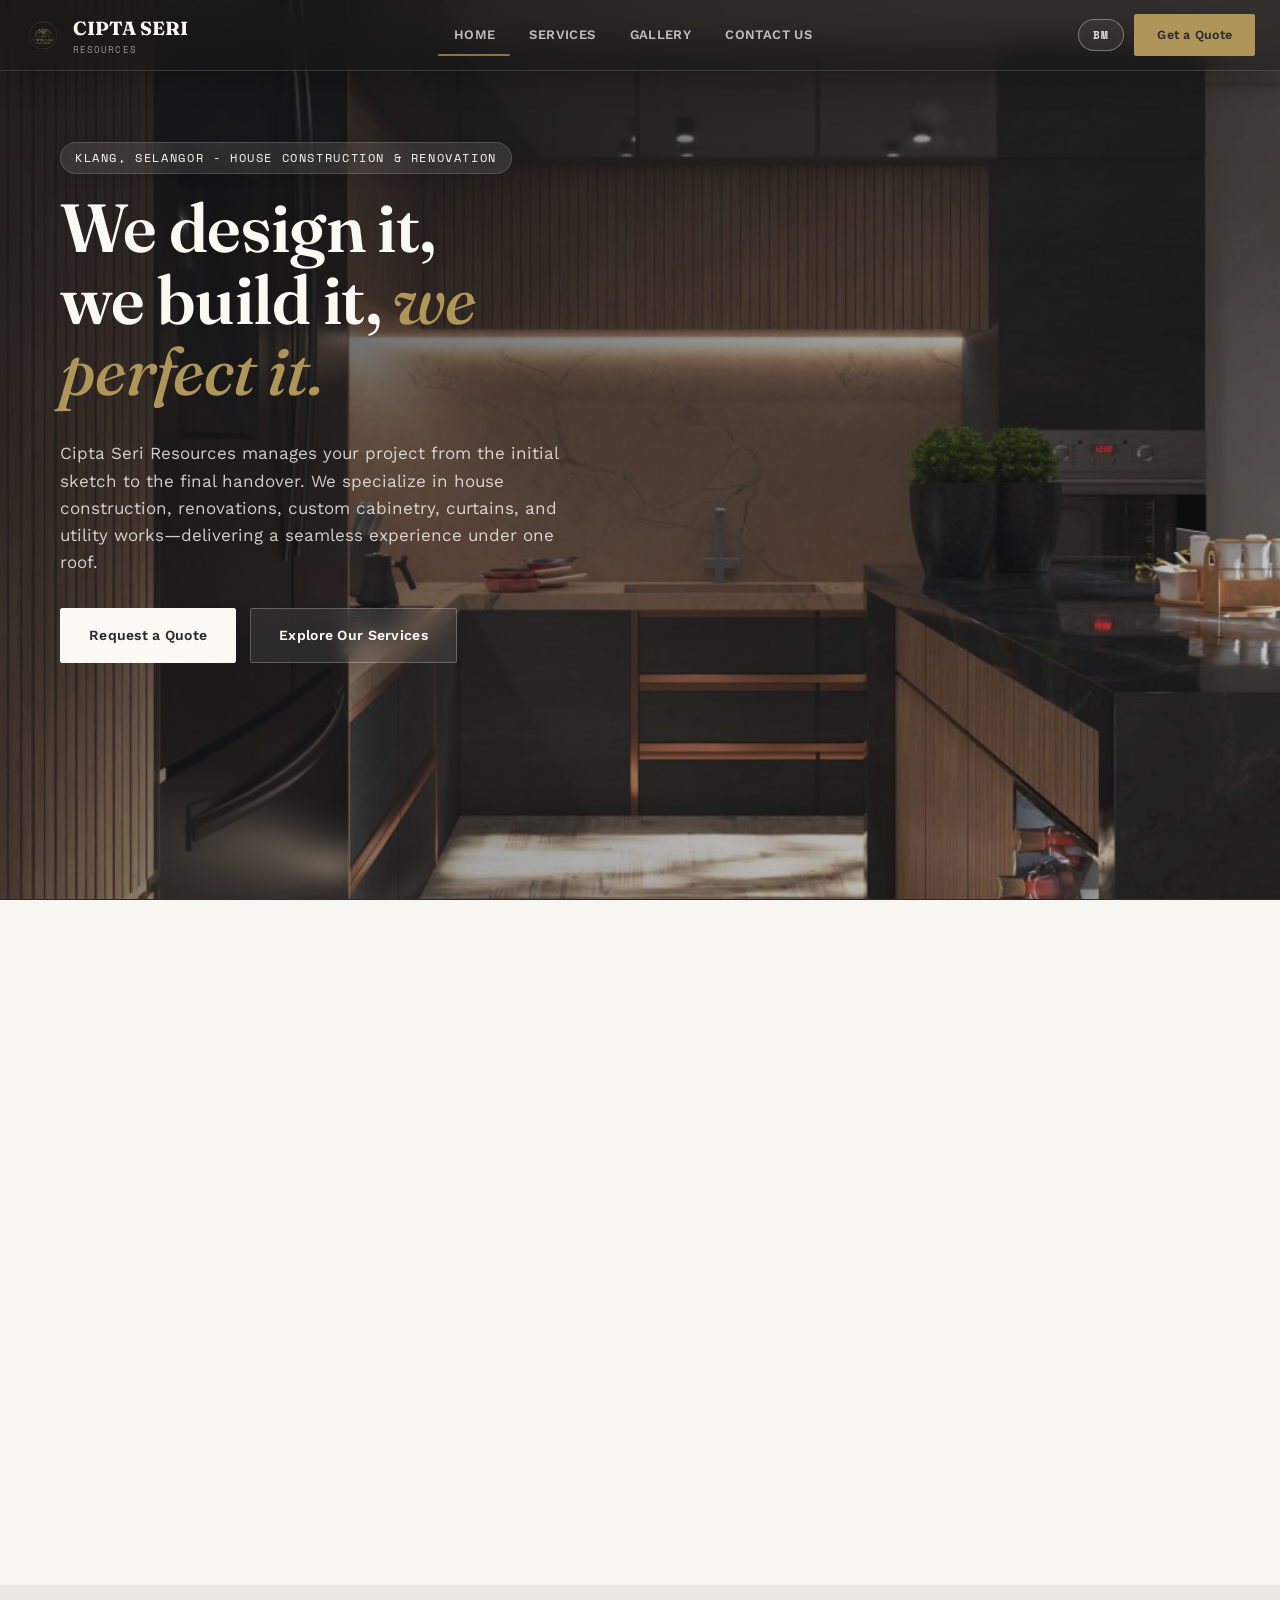
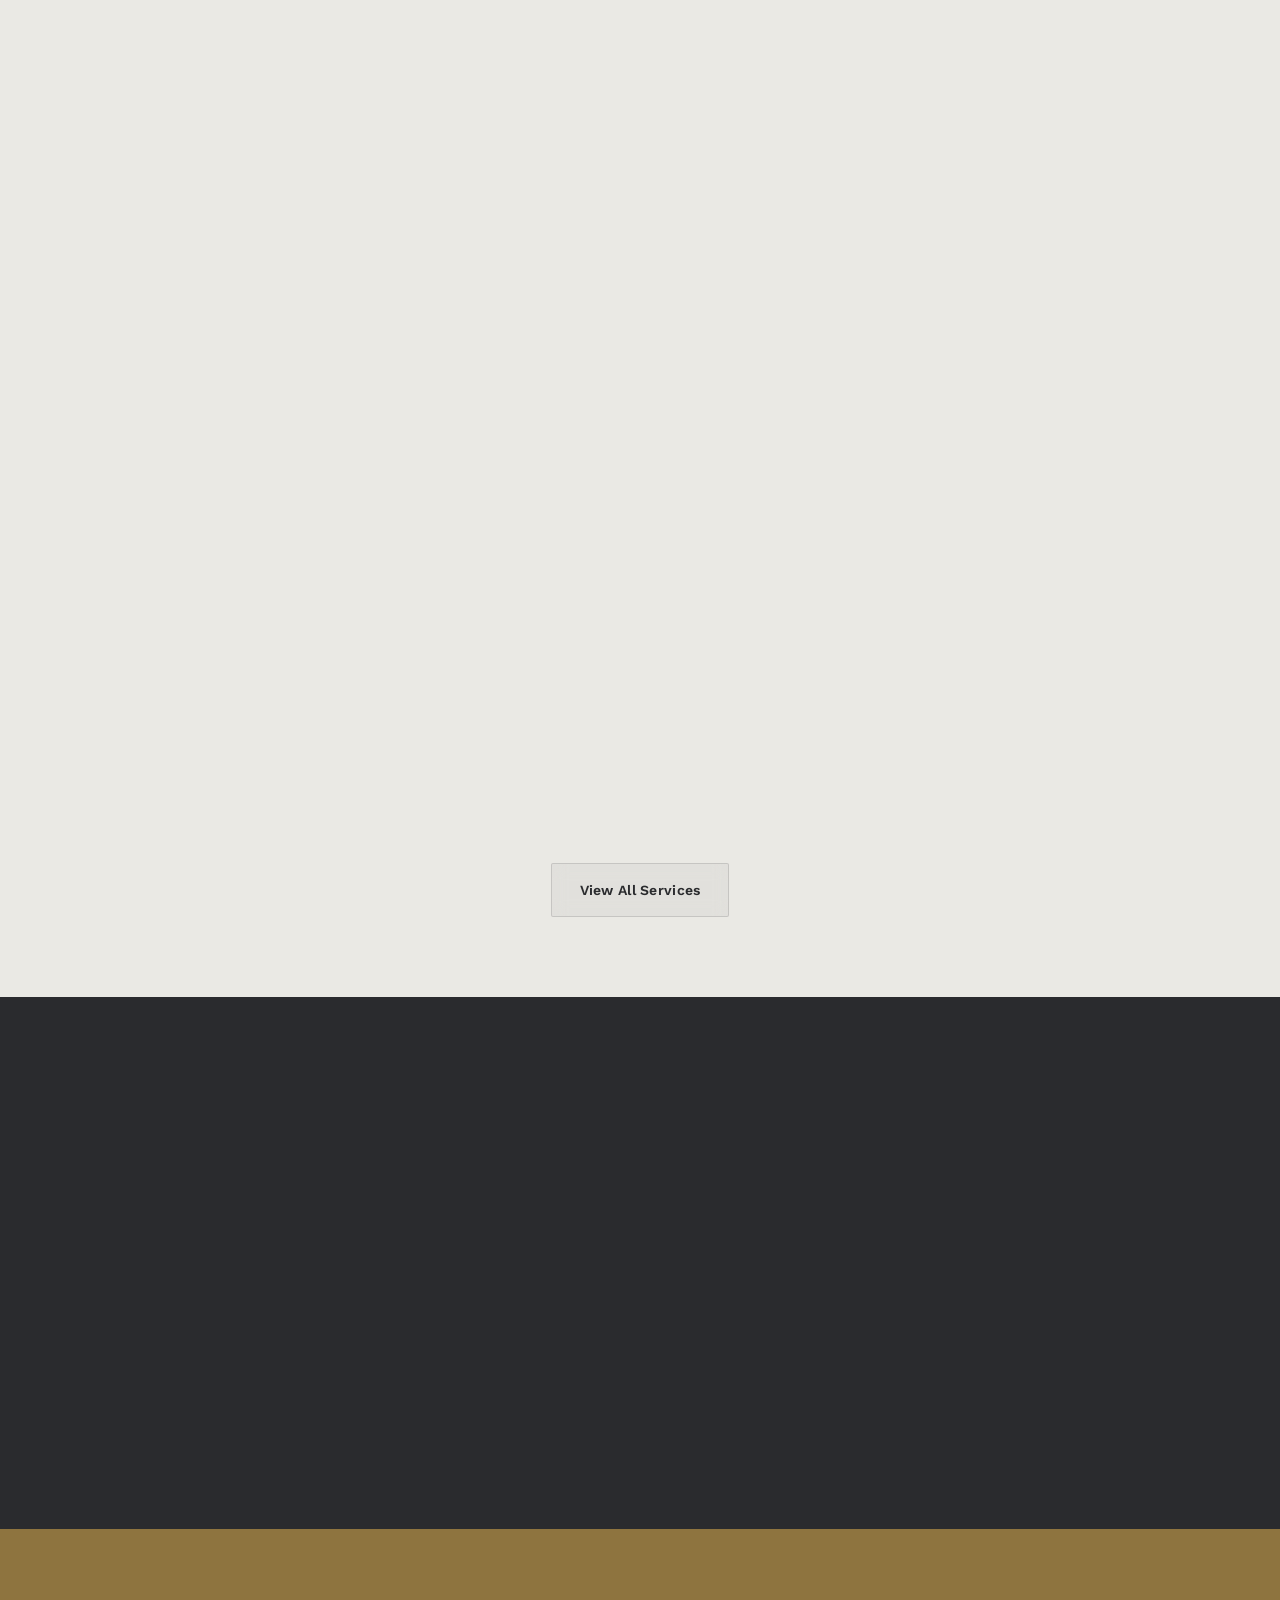
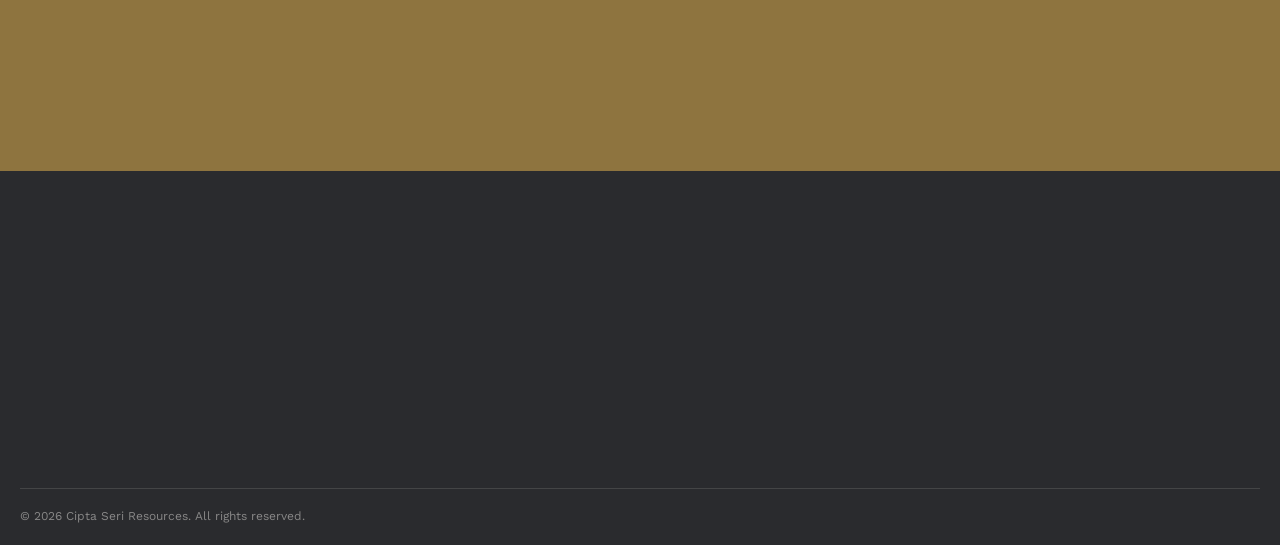
==== commit 4e85d341: "update gallery" ====
--- a/index.html
+++ b/index.html
@@ -45,12 +45,12 @@
   <span class="corner-tick tl"></span>
   <span class="corner-tick tr"></span>
   <div class="hero-inner">
-    <div class="hero-tag" data-i18n="hero.tag">KLANG, SELANGOR · HOUSE BUILDING &amp; RENOVATION</div>
-    <h1 data-i18n="hero.h1">We draft it,<br>we build it, <em>we finish it.</em></h1>
-    <p class="lede" data-i18n="hero.lede">Cipta Seri Resources plans and builds house construction, renovation, custom cabinets, curtains, and utility work from first sketch to final handover, one team, from start to finish.</p>
+    <div class="hero-tag" data-i18n="hero.tag">KLANG, SELANGOR - HOUSE CONSTRUCTION &amp; RENOVATION</div>
+    <h1 data-i18n="hero.h1">We design it,<br>we build it, <em>we perfect it.</em></h1>
+    <p class="lede" data-i18n="hero.lede">Cipta Seri Resources manages your project from the initial sketch to the final handover. We specialize in house construction, renovations, custom cabinetry, curtains, and utility works—delivering a seamless experience under one roof.</p>
     <div class="hero-actions">
-      <a href="contact.html" class="btn" data-i18n="hero.cta1">Request a Quotation</a>
-      <a href="service.html" class="btn outline" data-i18n="hero.cta2">View Our Services</a>
+      <a href="contact.html" class="btn" data-i18n="hero.cta1">Request a Quote</a>
+      <a href="service.html" class="btn outline" data-i18n="hero.cta2">Explore Our Services</a>
     </div>
   </div>
   <div class="hero-strip">
--- a/css/style.css
+++ b/css/style.css
@@ -1668,7 +1668,7 @@
 .map-info-card {
   position: absolute;
   top: 16px;
-  left: 16px;
+  right: 16px;
   z-index: 10;
   background: rgba(20, 20, 20, 0.85); /* Dark theme translucent background */
   backdrop-filter: blur(10px);
@@ -1890,4 +1890,159 @@
 textarea:focus-visible {
   outline: 2px solid var(--ochre);
   outline-offset: 2px;
-}+}
+
+/* form status messages */
+.form-status {
+  display: none;
+}
+.form-status.show {
+  display: block;
+}
+.form-status.ok {
+  color: var(--pine, #1c523b);
+}
+.form-status.error {
+  color: #b3413d;
+}
+
+/* ============================================================
+   CONTACT FLIP CARD
+   ============================================================ */
+
+/* The outer wrapper takes the same grid cell as .contact-info did */
+.contact-flip-card {
+  position: relative;
+  perspective: 1200px;
+}
+
+.contact-flip-inner {
+  position: relative;
+  width: 100%;
+  height: 100%;
+  transform-style: preserve-3d;
+  transition: transform 0.72s cubic-bezier(0.4, 0, 0.2, 1);
+}
+
+.contact-flip-card.is-flipped .contact-flip-inner {
+  transform: rotateY(180deg);
+}
+
+/* Both faces share the .contact-info base styles for consistent sizing */
+.contact-flip-front,
+.contact-flip-back {
+  backface-visibility: hidden;
+  -webkit-backface-visibility: hidden;
+}
+
+/* Front sits at default (0deg) */
+.contact-flip-front {
+  position: relative;
+  z-index: 1;
+}
+
+/* Back is pre-rotated 180deg — invisible until card flips */
+.contact-flip-back {
+  position: absolute;
+  inset: 0;
+  transform: rotateY(180deg);
+  overflow-y: auto;
+}
+
+/* ---- Brand header: logo left + company name right ---- */
+.contact-flip-brand {
+  display: flex;
+  align-items: center;
+  gap: 14px;
+  margin-bottom: 4px;
+}
+
+/* Logo container — matches existing icon box proportions */
+.contact-flip-logo {
+  width: 60px;
+  height: 60px;
+  min-width: 60px;
+  border: 1px solid var(--brass);
+  border-radius: 2px;
+  display: flex;
+  align-items: center;
+  justify-content: center;
+  background: transparent;
+}
+
+.contact-flip-logo .logo-placeholder-text {
+  font-family: var(--mono);
+  font-size: 10px;
+  letter-spacing: .06em;
+  color: rgba(251, 249, 244, 0.4);
+}
+
+/* Logo image — drop this in when the real asset is ready */
+.contact-flip-logo img {
+  width: 48px;
+  height: 48px;
+  object-fit: contain;
+}
+
+.contact-flip-company h3 {
+  color: var(--white);
+  font-size: 20px;
+  margin: 0 0 3px;
+}
+
+.contact-flip-subtitle {
+  font-family: var(--mono);
+  font-size: 11px;
+  letter-spacing: .1em;
+  text-transform: uppercase;
+  color: var(--brass);
+}
+
+/* ---- Flip trigger — small gold text button, bottom-right ---- */
+.contact-flip-trigger {
+  margin-top: 16px;
+  display: flex;
+  justify-content: flex-end;
+}
+
+.contact-flip-card .flip-btn {
+  background: none;
+  border: none;
+  padding: 0;
+  cursor: pointer;
+  font-family: var(--mono);
+  font-size: 11px;
+  font-weight: 700;
+  letter-spacing: .1em;
+  text-transform: uppercase;
+  color: var(--brass);
+  transition: color 0.25s ease, letter-spacing 0.25s ease;
+}
+
+.contact-flip-card .flip-btn:hover {
+  color: var(--ochre-dk);
+  letter-spacing: .14em;
+}
+
+/* Compact the back-face info-rows slightly to ensure everything fits */
+.contact-flip-back .info-row {
+  padding: 14px 0;
+}
+
+.contact-flip-back .info-row p {
+  font-size: 13.5px;
+}
+
+/* Mobile: maintain side-by-side logo layout, just scale down */
+@media (max-width: 900px) {
+  .contact-flip-back {
+    position: relative;
+    transform: rotateY(180deg);
+  }
+
+  .contact-flip-inner {
+    /* on mobile the absolute positioning of back face breaks normal flow,
+       so we give the inner a min-height equal to the front */
+    min-height: 100%;
+  }
+}
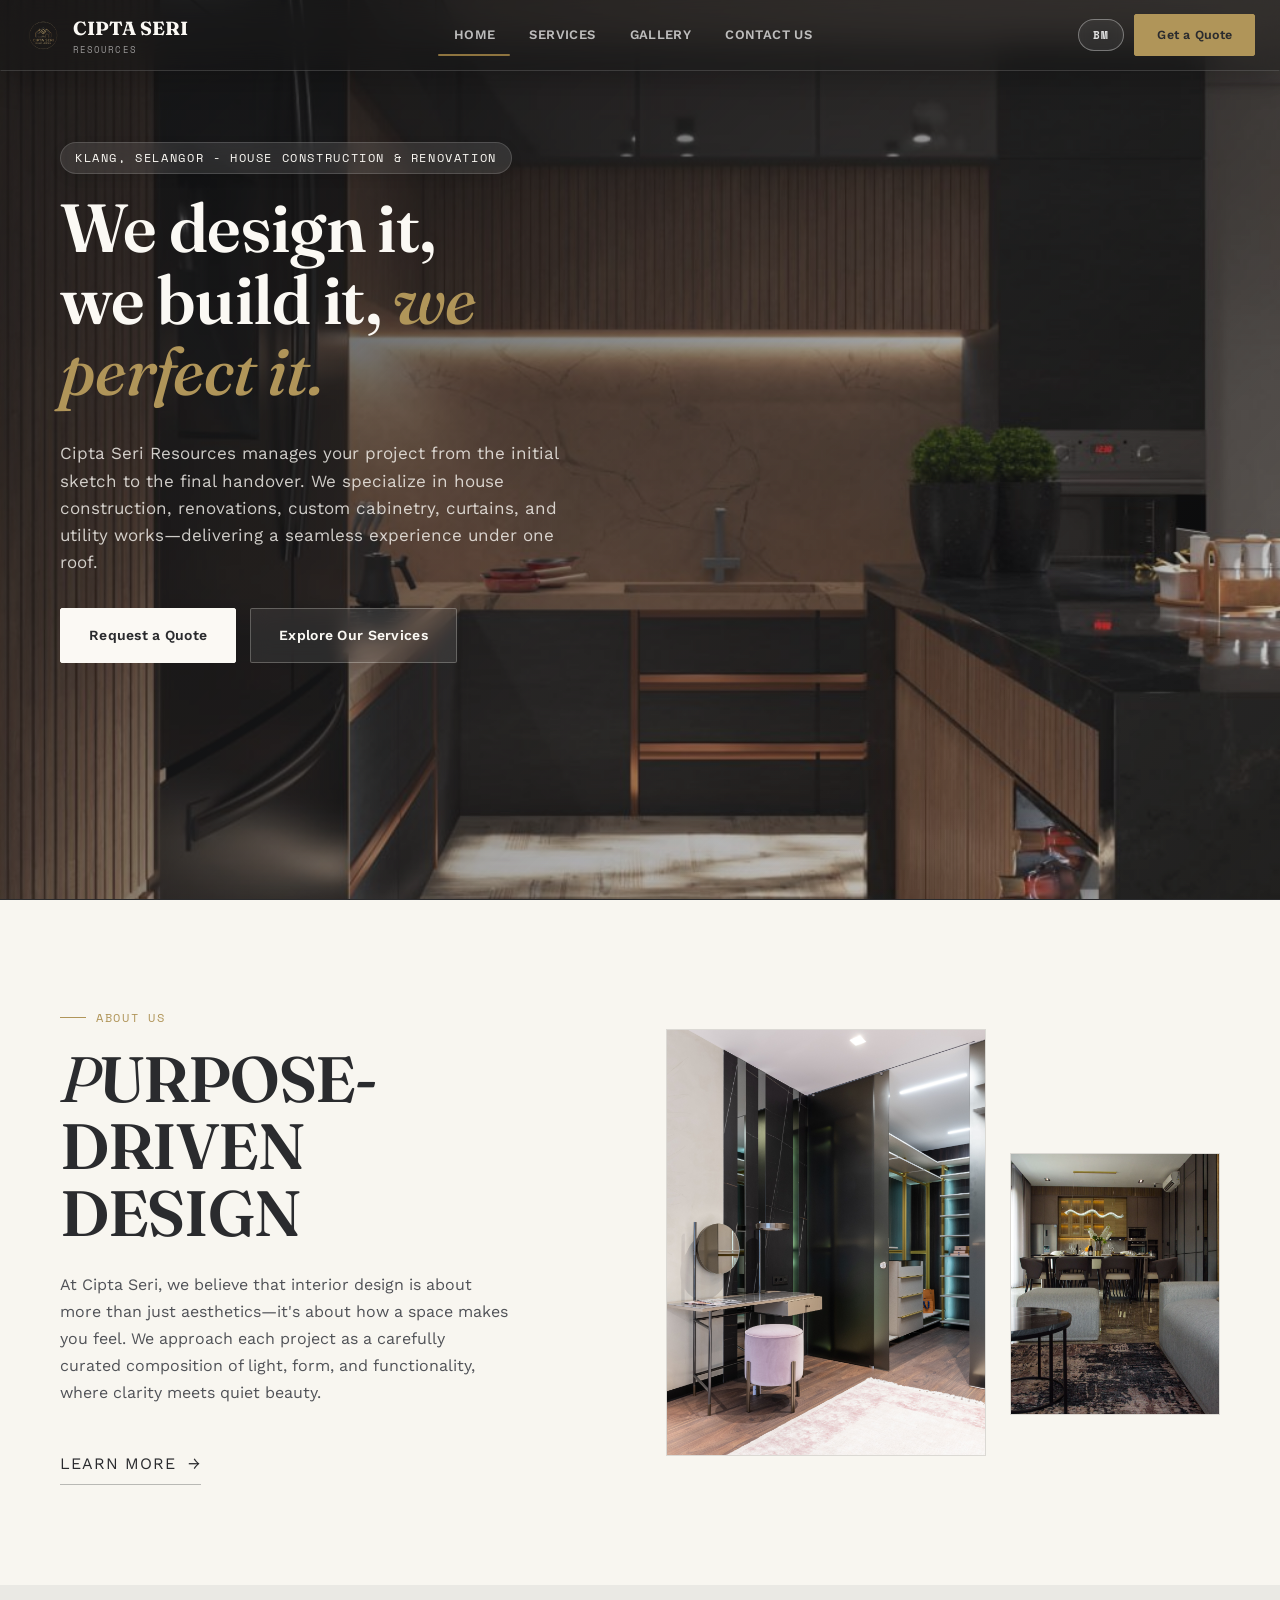
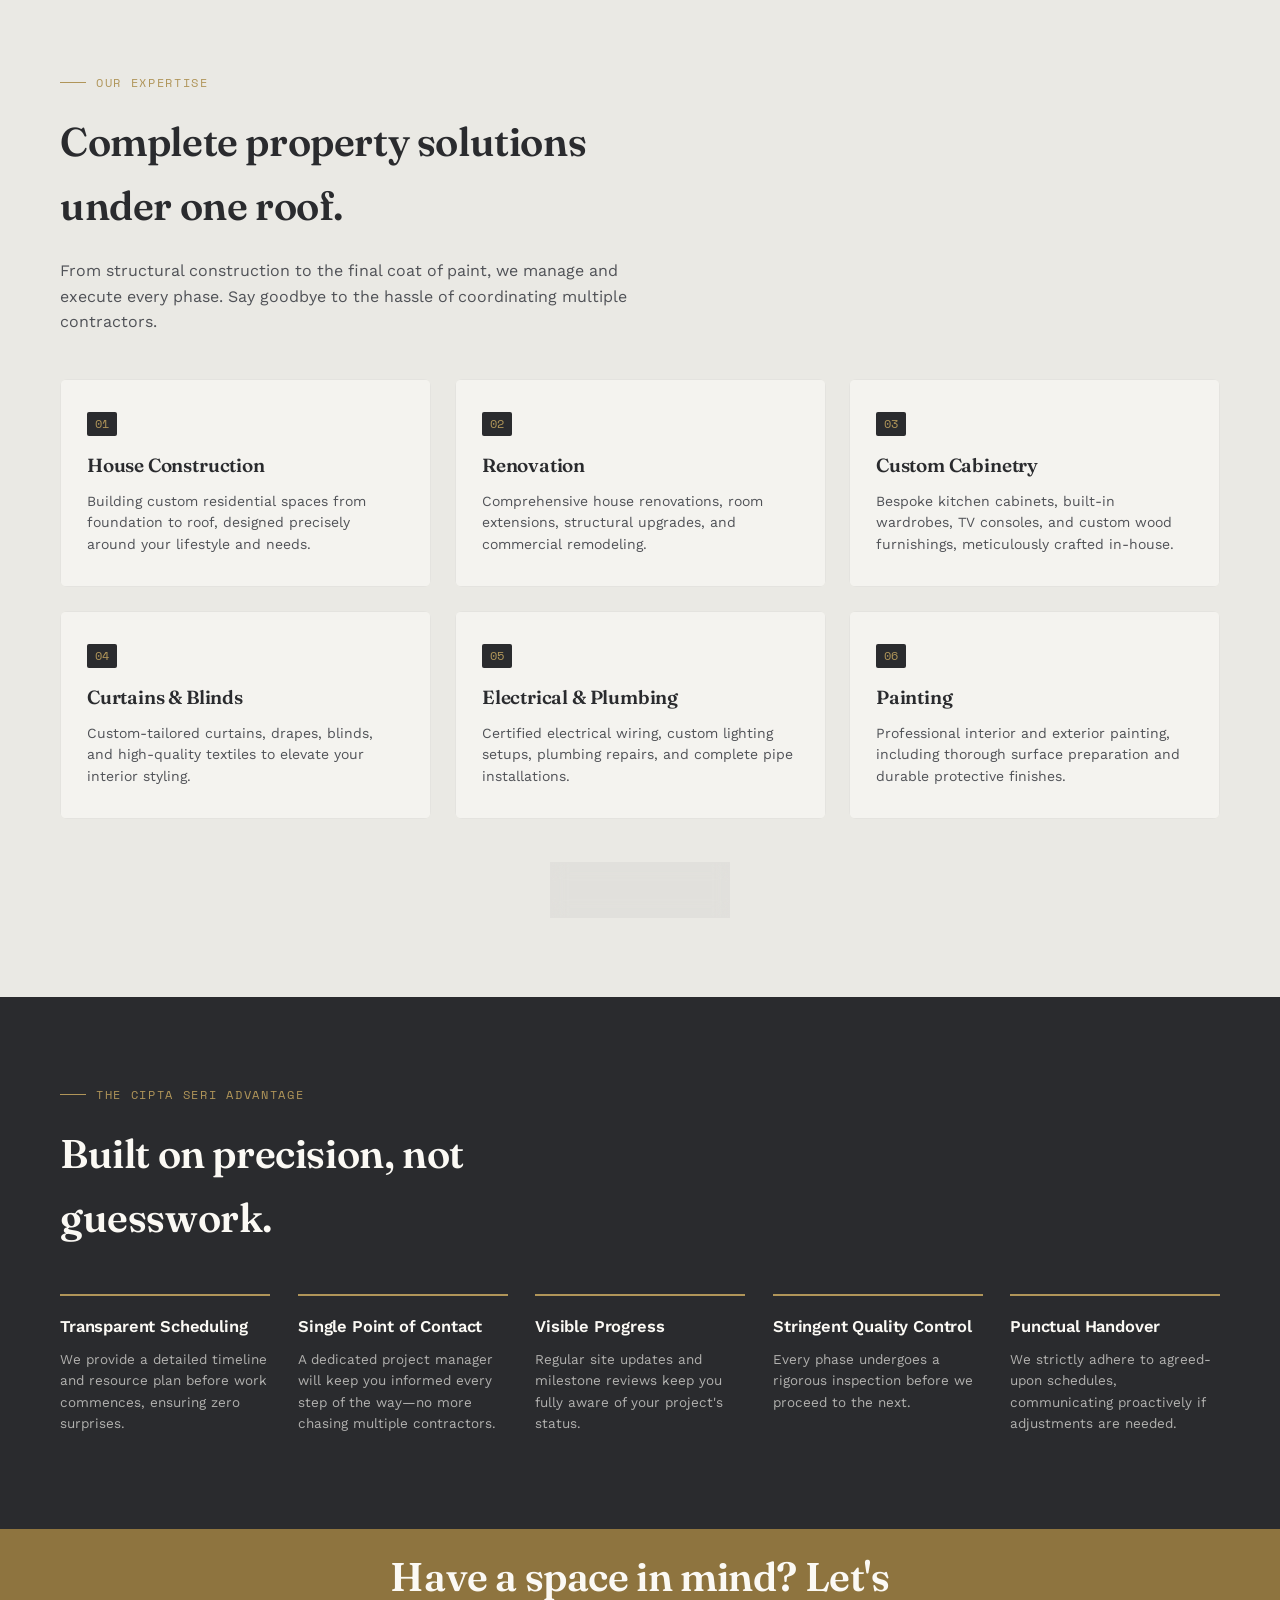
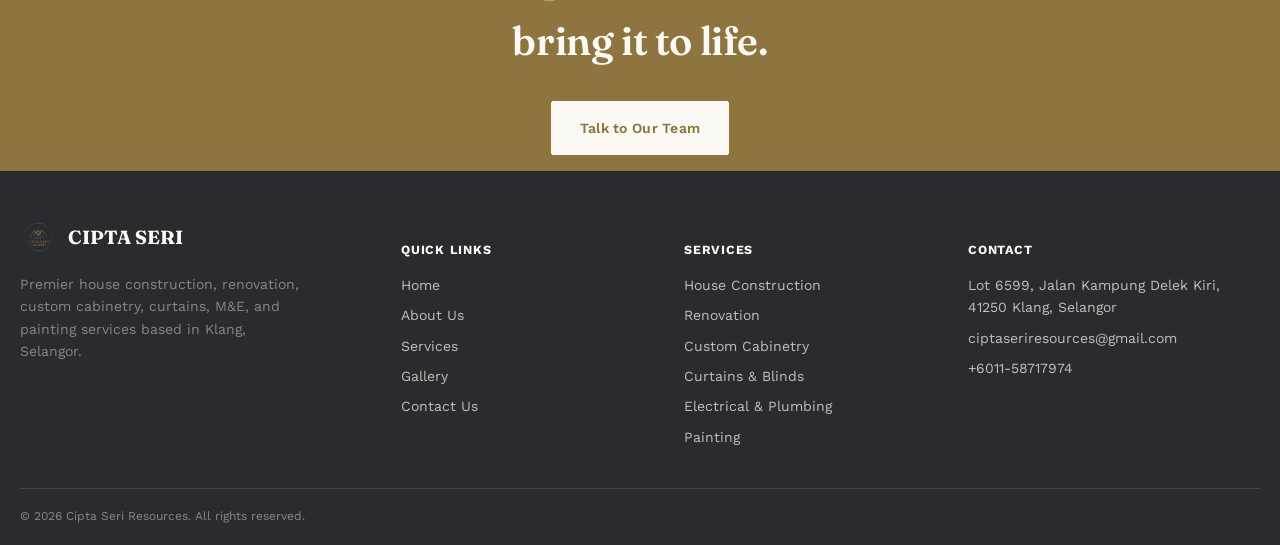
==== commit 5576a882: "minor update" ====
--- a/index.html
+++ b/index.html
@@ -4,6 +4,7 @@
 <meta charset="UTF-8">
 <meta name="viewport" content="width=device-width, initial-scale=1.0">
 <title>Cipta Seri Resources — House Building &amp; Renovation</title>
+<link rel="icon" type="image/png" href="images/cipta-seri.png">
 <meta name="description" content="Cipta Seri Resources — professional house building, renovation, custom cabinets, curtains, electrical & plumbing, and painting services in Selangor.">
 <link rel="preconnect" href="https://fonts.googleapis.com">
 <link rel="stylesheet" href="css/style.css">
--- a/css/style.css
+++ b/css/style.css
@@ -1,2048 +1,2056 @@
-/* ============================================================
-   ARTA RENOVATION & INTERIOR — stylesheet
-   Palette: sand paper / ink / burnt ochre / deep pine / brass
-   ============================================================ */
-
-@import url('https://fonts.googleapis.com/css2?family=Fraunces:ital,opsz,wght@0,9..144,300;0,9..144,500;0,9..144,600;0,9..144,700;1,9..144,500&family=Work+Sans:wght@400;500;600&family=Space+Mono:wght@400;700&display=swap');
-
-:root {
-  --sand: #F8F6F0;
-  --sand-deep: #EBE5D6;
-  --ink: #2A2B2E;
-  --ink-soft: #505257;
-  --ochre: #B09559;
-  --ochre-dk: #8E743F;
-  --pine: #4D5854;
-  --pine-dk: #2A2B2E;
-  --brass: #B09559;
-  --line: rgba(42, 43, 46, 0.14);
-  --white: #FBF9F4;
-
-  --serif: 'Fraunces', 'Iowan Old Style', serif;
-  --sans: 'Work Sans', -apple-system, sans-serif;
-  --mono: 'Space Mono', monospace;
-}
-
-* {
-  box-sizing: border-box;
-}
-
-html {
-  scroll-behavior: smooth;
-}
-
-body {
-  margin: 0;
-  background: var(--sand);
-  color: var(--ink);
-  font-family: var(--sans);
-  font-size: 16px;
-  line-height: 1.6;
-  -webkit-font-smoothing: antialiased;
-}
-
-img {
-  max-width: 100%;
-  display: block;
-}
-
-a {
-  color: inherit;
-  text-decoration: none;
-}
-
-h1,
-h2,
-h3,
-h4 {
-  font-family: var(--serif);
-  margin: 0 0 .5em;
-  font-weight: 600;
-  letter-spacing: -0.01em;
-  color: var(--ink);
-}
-
-p {
-  margin: 0 0 1em;
-  color: var(--ink-soft);
-}
-
-ul {
-  margin: 0;
-  padding: 0;
-  list-style: none;
-}
-
-.container {
-  max-width: 1240px;
-  margin: 0 auto;
-  padding: 0 40px;
-}
-
-section {
-  padding: 80px 0;
-}
-
-@media (max-width:720px) {
-  section {
-    padding: 56px 0;
-  }
-
-  .container {
-    padding: 0 24px;
-  }
-}
-
-@media (max-width:600px) {
-  .hero {
-    min-height: 75vh;
-  }
-}
-
-/* -------- utility -------- */
-.eyebrow {
-  font-family: var(--mono);
-  font-size: 12px;
-  letter-spacing: .14em;
-  text-transform: uppercase;
-  color: var(--ochre);
-  display: inline-flex;
-  align-items: center;
-  gap: 10px;
-  margin-bottom: 18px;
-}
-
-.eyebrow::before {
-  content: "";
-  width: 26px;
-  height: 1px;
-  background: var(--ochre);
-  display: inline-block;
-}
-
-.btn {
-  display: inline-flex;
-  align-items: center;
-  gap: 10px;
-  font-family: var(--sans);
-  font-weight: 600;
-  font-size: 14px;
-  letter-spacing: .02em;
-  padding: 15px 28px;
-  border-radius: 2px;
-  border: 1px solid var(--ink);
-  background: var(--ink);
-  color: var(--white);
-  cursor: pointer;
-  transition: all .25s ease;
-}
-
-.btn:hover {
-  background: transparent;
-  color: var(--ink);
-}
-
-.btn.outline {
-  background: rgba(42, 43, 46, 0.04);
-  color: var(--ink);
-  border: 1px solid rgba(42, 43, 46, 0.15);
-  backdrop-filter: blur(8px);
-  -webkit-backdrop-filter: blur(8px);
-  transition: all 0.3s ease;
-}
-
-.btn.outline:hover {
-  background: rgba(42, 43, 46, 0.08);
-  border-color: rgba(42, 43, 46, 0.4);
-  transform: scale(1.02);
-}
-
-.btn.on-dark {
-  border-color: var(--brass);
-  background: var(--brass);
-  color: var(--pine-dk);
-}
-
-.btn.on-dark:hover {
-  background: transparent;
-  color: var(--brass);
-}
-
-/* ============================================================
-   HEADER / NAV — Glassmorphism Floating Pill Navbar
-   ============================================================ */
-
-
-/* clearance so content never sits under the floating pill */
-
-header.site-header {
-  position: fixed;
-  top: 0;
-  left: 50%;
-  transform: translateX(-50%); 
-  width: 100%;
-  max-width: 100%;             
-  border-radius: 0px;         
-  z-index: 1000;
-  
-  background: rgba(20, 20, 20, 0.4);
-  backdrop-filter: blur(16px);
-  -webkit-backdrop-filter: blur(16px);
-  border: 1px solid transparent;
-  border-bottom: 1px solid rgba(255, 255, 255, 0.15);
-  box-shadow: 0 10px 30px rgba(0, 0, 0, 0.2);
-
-  
-  transition: 
-    top 0.4s cubic-bezier(0.16, 1, 0.3, 1),
-    width 0.4s cubic-bezier(0.16, 1, 0.3, 1),
-    max-width 0.4s cubic-bezier(0.16, 1, 0.3, 1),
-    border-radius 0.4s cubic-bezier(0.16, 1, 0.3, 1),
-    background 0.3s ease,
-    border-color 0.3s ease,
-    box-shadow 0.3s ease;
-}
-
-header.site-header {
-  position: fixed;
-  top: 0;
-  left: 50%;
-  transform: translate(-50%, 0); /* Standard centered position */
-  width: 100%;
-  max-width: 100%;
-  border-radius: 0;
-  z-index: 1000;
-  
-  background: rgba(20, 20, 20, 0.4);
-  backdrop-filter: blur(16px);
-  -webkit-backdrop-filter: blur(16px);
-  border: 1px solid transparent;
-  border-bottom: 1px solid rgba(255, 255, 255, 0.15);
-  box-shadow: 0 10px 30px rgba(0, 0, 0, 0.2);
-
-  /* Everything transitions smoothly here */
-  transition: 
-    transform 0.4s cubic-bezier(0.16, 1, 0.3, 1),
-    top 0.4s cubic-bezier(0.16, 1, 0.3, 1),
-    width 0.4s cubic-bezier(0.16, 1, 0.3, 1),
-    max-width 0.4s cubic-bezier(0.16, 1, 0.3, 1),
-    border-radius 0.4s cubic-bezier(0.16, 1, 0.3, 1),
-    background 0.3s ease,
-    border-color 0.3s ease;
-}
-
-/* 2. Hidden State: Smoothly slides up off-screen when scrolling down */
-header.site-header.scroll-down {
-  transform: translate(-50%, -100%);
-}
-
-/* 3. Scrolled-Up State: Smoothly drops down into a floating island */
-header.site-header.scroll-up {
-  top: 20px;
-  width: 90%;
-  max-width: 1200px;
-  border-radius: 999px;
-  
-  /* Bring it back down onto the screen smoothly */
-  transform: translate(-50%, 0); 
-
-  background: rgba(15, 15, 15, 0.75);
-  border-color: rgba(255, 255, 255, 0.15);
-  box-shadow: 0 12px 34px rgba(0, 0, 0, 0.3);
-}
-
-header.site-header.header-hidden {
-  transform: translateX(-50%) translateY(-160%);
-}
-
-.nav-wrap {
-  max-width: 100%;
-  margin: 0;
-  padding: 12px 24px;
-  display: flex;
-  align-items: center;
-  justify-content: space-between;
-  height: auto;
-  transition: padding 0.3s ease;
-}
-
-header.site-header.scrolled .nav-wrap {
-  padding: 8px 22px;
-}
-
-.brand {
-  display: flex;
-  align-items: center;
-  gap: 12px;
-  font-family: var(--serif);
-  font-size: 19px;
-  font-weight: 700;
-  color: var(--white);
-  transition: color 0.3s ease;
-}
-
-.logo-mark {
-  width: 36px;
-  height: 36px;
-  object-fit: contain;
-  flex-shrink: 0;
-}
-
-.brand .mark {
-  width: 38px;
-  height: 38px;
-  border: 1.5px solid var(--white);
-  border-radius: 2px;
-  display: flex;
-  align-items: center;
-  justify-content: center;
-  position: relative;
-  flex-shrink: 0;
-}
-
-.brand .mark::before {
-  content: "";
-  position: absolute;
-  inset: 6px;
-  border: 1px solid var(--ochre);
-}
-
-.brand small {
-  display: block;
-  font-family: var(--mono);
-  font-size: 9px;
-  letter-spacing: .12em;
-  color: rgba(255, 255, 255, 0.55);
-  font-weight: 400;
-  text-transform: uppercase;
-}
-
-nav.main-nav ul {
-  display: flex;
-  gap: 2px;
-  align-items: center;
-}
-
-.main-nav {
-  position: relative;
-}
-
-.main-nav ul {
-  display: flex;
-  list-style: none;
-  margin: 0;
-  padding: 0;
-  position: relative;
-}
-
-.main-nav li a {
-  display: inline-block;
-  padding: 0.5rem 1rem;
-  color: #fff;
-  text-decoration: none;
-  position: relative;
-  transition: color 0.3s ease;
-}
-
-/* Moving Underline Indicator */
-.nav-indicator {
-  position: absolute;
-  bottom: 0;
-  height: 2px;
-  background-color: var(--ochre-dk, #d4af37); /* Accent color */
-  border-radius: 2px;
-  transition: left 0.35s cubic-bezier(0.25, 1, 0.5, 1), 
-              width 0.35s cubic-bezier(0.25, 1, 0.5, 1);
-  pointer-events: none;
-}
-
-.main-nav a.active::after {
-  content: '';
-  position: absolute;
-  bottom: -4px;
-  left: 0;
-  width: 100%;
-  height: 2px;
-  background-color: var(#d4af37); /* Accent color */
-  
-  /* Shares the same transition key across pages */
-  view-transition-name: active-nav-underline; 
-}
-
-/* Enable cross-page view transitions */
-@view-transition {
-  navigation: auto;
-}
-
-nav.main-nav a {
-  font-size: 13px;
-  font-weight: 600;
-  letter-spacing: .03em;
-  text-transform: uppercase;
-  padding: 10px 16px;
-  border-radius: 999px;
-  color: rgba(255, 255, 255, 0.7);
-  position: relative;
-  transition: all 0.3s ease;
-}
-
-nav.main-nav a:hover {
-  color: var(--white);
-  background: rgba(255, 255, 255, 0.08);
-}
-
-.nav-cta {
-  display: flex;
-  align-items: center;
-  gap: 10px;
-}
-
-.nav-cta .btn {
-  padding: 10px 22px;
-  font-size: 12.5px;
-  background: var(--ochre);
-  border-color: var(--ochre);
-  color: var(--pine-dk);
-  transition: all 0.3s ease;
-}
-
-.nav-cta .btn:hover {
-  background: transparent;
-  color: var(--ochre);
-  border-color: var(--ochre);
-  transform: scale(1.03);
-}
-
-/* ── Language Toggle Button ──────────────────────────────────
-   Sits side-by-side with "Get a Quote" in the top-right nav.
-   Shows the opposite language label (BM / EN) like DeepSeek. */
-#lang-toggle {
-  display: inline-flex;
-  align-items: center;
-  justify-content: center;
-  font-family: var(--mono);
-  font-size: 11px;
-  font-weight: 700;
-  letter-spacing: .1em;
-  padding: 7px 14px;
-  border-radius: 999px;
-  border: 1.5px solid rgba(255, 255, 255, 0.35);
-  background: rgba(255, 255, 255, 0.08);
-  color: rgba(255, 255, 255, 0.85);
-  cursor: pointer;
-  transition: all 0.25s ease;
-  backdrop-filter: blur(8px);
-  -webkit-backdrop-filter: blur(8px);
-  white-space: nowrap;
-  min-width: 42px;
-}
-
-#lang-toggle:hover {
-  background: rgba(255, 255, 255, 0.18);
-  border-color: rgba(255, 255, 255, 0.6);
-  color: #fff;
-  transform: scale(1.05);
-}
-
-#lang-toggle:active {
-  transform: scale(0.97);
-}
-
-.menu-toggle {
-  display: none;
-  flex-direction: column;
-  gap: 5px;
-  background: none;
-  border: none;
-  cursor: pointer;
-  padding: 8px;
-}
-
-.menu-toggle span {
-  width: 22px;
-  height: 2px;
-  background: var(--white);
-  transition: background 0.3s ease;
-}
-
-@media (max-width:920px) {
-
-  header.site-header {
-    top: 14px;
-    width: 92%;
-  }
-
-  .nav-wrap {
-    padding: 10px 18px;
-  }
-
-  nav.main-nav {
-    position: fixed;
-    top: 76px;
-    left: 4%;
-    right: 4%;
-    width: 92%;
-    background: rgba(20, 20, 20, 0.85);
-    backdrop-filter: blur(20px);
-    -webkit-backdrop-filter: blur(20px);
-    border: 1px solid rgba(255, 255, 255, 0.15);
-    border-radius: 24px;
-    box-shadow: 0 10px 30px rgba(0, 0, 0, 0.25);
-    transform: translateY(-12px) scale(0.98);
-    opacity: 0;
-    pointer-events: none;
-    transition: all .3s ease;
-    padding: 16px;
-    max-height: 70vh;
-    overflow-y: auto;
-    z-index: 999;
-  }
-
-  nav.main-nav.open {
-    transform: translateY(0) scale(1);
-    opacity: 1;
-    pointer-events: auto;
-  }
-
-  nav.main-nav ul {
-    flex-direction: column;
-    gap: 4px;
-  }
-
-  nav.main-nav a {
-    display: block;
-    padding: 14px 16px;
-    font-size: 15px;
-    color: rgba(255, 255, 255, 0.85);
-  }
-
-  .nav-cta .btn.outline {
-    display: none;
-  }
-
-  /* Keep the lang toggle compact and visible on mobile */
-  #lang-toggle {
-    font-size: 10px;
-    padding: 6px 11px;
-    min-width: 36px;
-  }
-
-  .menu-toggle {
-    display: flex;
-  }
-}
-
-/* ============================================================
-   HERO — blueprint grid + corner ticks (signature element)
-   ============================================================ */
-.hero {
-  position: relative;
-  background: var(--ink);
-  overflow: hidden;
-  border-bottom: 1px solid var(--line);
-  min-height: 88vh;
-  display: flex;
-  flex-direction: column;
-  justify-content: center;
-  height: 100vh;
-}
-
-/* Dark gradient overlay so text stays legible on any slideshow image */
-.hero::after {
-  content: "";
-  position: absolute;
-  inset: 0;
-  background: linear-gradient(135deg,
-      rgba(20, 21, 23, 0.85) 0%,
-      rgba(42, 43, 46, 0.45) 55%,
-      rgba(42, 43, 46, 0.15) 100%);
-  pointer-events: none;
-  z-index: 1;
-}
-
-/* ---- hero background slideshow ---- */
-.hero-slideshow {
-  position: absolute;
-  inset: 0;
-  pointer-events: none;
-}
-
-.hero-slide {
-  position: absolute;
-  inset: 0;
-  background-size: cover;
-  background-position: center;
-  opacity: 0;
-  transition: opacity 1.2s ease;
-  will-change: opacity;
-}
-
-.hero-slide.active {
-  opacity: 1;
-}
-
-.hero-inner {
-  position: relative;
-  z-index: 2;
-  width: 100%;
-  max-width: 1240px;
-  margin: 0 auto;
-  padding: 80px 40px 60px;
-}
-
-.hero-tag {
-  font-family: var(--mono);
-  font-size: 11.5px;
-  letter-spacing: .14em;
-  text-transform: uppercase;
-  color: var(--white);
-  background: rgba(255, 255, 255, 0.1);
-  backdrop-filter: blur(10px);
-  -webkit-backdrop-filter: blur(10px);
-  border: 1px solid rgba(255, 255, 255, 0.15);
-  padding: 6px 14px;
-  border-radius: 30px;
-  margin-bottom: 18px;
-  display: inline-block;
-  box-shadow: 0 4px 12px rgba(0, 0, 0, 0.1);
-}
-
-.hero h1 {
-  font-size: clamp(36px, 5.5vw, 68px);
-  line-height: 1.05;
-  max-width: 14ch;
-  font-weight: 600;
-  color: var(--white);
-}
-
-.hero h1 em {
-  font-style: italic;
-  color: var(--ochre);
-  font-weight: 500;
-}
-
-.hero p.lede {
-  font-size: 17px;
-  max-width: 46ch;
-  margin: 20px 0 32px;
-  color: rgba(251, 249, 244, 0.80);
-}
-
-.hero-actions {
-  display: flex;
-  gap: 14px;
-  flex-wrap: wrap;
-}
-
-/* On-dark button styles for hero overlay */
-.hero-actions .btn {
-  border-color: var(--white);
-  background: var(--white);
-  color: var(--ink);
-}
-
-.hero-actions .btn:hover {
-  background: transparent;
-  color: var(--white);
-}
-
-.hero-actions .btn.outline {
-  background: rgba(251, 249, 244, 0.08);
-  color: var(--white);
-  border: 1px solid rgba(251, 249, 244, 0.25);
-  backdrop-filter: blur(10px);
-  -webkit-backdrop-filter: blur(10px);
-  transition: all 0.3s ease;
-}
-
-.hero-actions .btn.outline:hover {
-  background: rgba(251, 249, 244, 0.18);
-  border-color: rgba(251, 249, 244, 0.6);
-  transform: scale(1.02);
-}
-
-.corner-tick {
-  position: absolute;
-  width: 18px;
-  height: 18px;
-  border-top: 2px solid var(--ochre);
-  border-left: 2px solid var(--ochre);
-}
-
-.corner-tick.tl {
-  top: 28px;
-  left: 28px;
-}
-
-.corner-tick.tr {
-  top: 28px;
-  right: 28px;
-  transform: rotate(90deg);
-}
-
-.corner-tick.bl {
-  bottom: 28px;
-  left: 28px;
-  transform: rotate(-90deg);
-}
-
-.corner-tick.br {
-  bottom: 28px;
-  right: 28px;
-  transform: rotate(180deg);
-}
-
-.hero-strip {
-  border-top: 1px solid var(--line);
-  background: var(--sand-deep);
-}
-
-.hero-strip .container {
-  display: flex;
-  flex-wrap: wrap;
-  gap: 0;
-}
-
-.hero-strip .stat {
-  flex: 1 1 150px;
-  padding: 20px 22px;
-  border-right: 1px solid var(--line);
-}
-
-.hero-strip .stat:last-child {
-  border-right: none;
-}
-
-.hero-strip .stat b {
-  font-family: var(--serif);
-  font-size: 30px;
-  display: block;
-  color: var(--ochre-dk);
-}
-
-.hero-strip .stat span {
-  font-family: var(--mono);
-  font-size: 11.5px;
-  letter-spacing: .08em;
-  text-transform: uppercase;
-  color: var(--ink-soft);
-}
-
-/* ============================================================
-   PAGE HEADER (for inner pages: About/Service/Gallery/Contact)
-   ============================================================ */
-.page-header {
-  background: var(--pine-dk);
-  color: var(--white);
-  position: relative;
-  overflow: hidden;
-}
-
-.page-header::before {
-  content: "";
-  position: absolute;
-  inset: 0;
-  background-image:
-    linear-gradient(rgba(249, 246, 238, 0.05) 1px, transparent 1px),
-    linear-gradient(90deg, rgba(249, 246, 238, 0.05) 1px, transparent 1px);
-  background-size: 44px 44px;
-}
-
-.page-header .container {
-  position: relative;
-  padding: 76px 32px 64px;
-}
-
-.page-header .eyebrow {
-  color: var(--brass);
-}
-
-.page-header .eyebrow::before {
-  background: var(--brass);
-}
-
-.page-header h1 {
-  color: var(--white);
-  font-size: clamp(32px, 5vw, 52px);
-  max-width: 16ch;
-}
-
-.page-header p {
-  color: rgba(251, 249, 244, 0.72);
-  max-width: 52ch;
-  font-size: 16.5px;
-}
-
-.breadcrumb {
-  font-family: var(--mono);
-  font-size: 12px;
-  letter-spacing: .06em;
-  color: rgba(251, 249, 244, 0.5);
-  margin-top: 18px;
-}
-
-.breadcrumb span {
-  color: var(--brass);
-}
-
-.breadcrumb a {
-  color: rgba(251, 249, 244, 0.5);
-  transition: all 0.4s ease;
-}
-
-.breadcrumb a:hover {
-  color: var(--brass);
-  text-decoration: underline;
-}
-
-/* ============================================================
-   SECTION HEADINGS
-   ============================================================ */
-.section-head {
-  max-width: 600px;
-  margin-bottom: 44px;
-}
-
-.section-head.center {
-  margin-left: auto;
-  margin-right: auto;
-  text-align: center;
-}
-
-.section-head h2 {
-  font-size: clamp(26px, 3.8vw, 40px);
-}
-
-/* ============================================================
-   SERVICES GRID (home teaser + service page)
-   ============================================================ */
-#service-teaser {
-  background: #EAE9E4;
-  /* Soft warm grey */
-}
-
-.services-grid {
-  display: grid;
-  grid-template-columns: repeat(3, 1fr);
-  gap: 24px;
-}
-
-.card-link {
-  display: block;
-  
-  text-decoration: none;
-  color: inherit;
-  border-radius: 8px;
-}
-
-.card-inner {
-  position: relative;
-  width: 100%;
-  height: 100%;
-  transition: transform 0.6s ease;
-  
-}
-
-
-
-.card-link{
-    display:block;
-    text-decoration:none;
-    color:inherit;
-    border-radius:8px;
-    overflow:hidden;
-}
-
-.card-inner{
-    position:relative;
-    height:100%;
-    border-radius:8px;
-}
-
-.card-front{
-    position:relative;
-    z-index:2;
-    background:#f4f3ef;
-    border:1px solid rgba(42,43,46,.08);
-    padding:30px 26px;
-    height:100%;
-    transition:.55s ease;
-}
-
-.card-back{
-    position:absolute;
-    inset:0;
-
-    background-size:cover;
-    background-position:center;
-
-    opacity:0;
-    transform:scale(1.15);
-    transition: 0.8s ease;
-}
-
-.card-back-overlay{
-    position:absolute;
-    inset:0;
-    background:rgba(0,0,0,.55);
-
-    display:flex;
-    justify-content:center;
-    align-items:center;
-
-    opacity:0;
-    transition:.45s ease;
-}
-
-.card-back-overlay span{
-    color:#fff;
-    font-size:15px;
-    font-weight:600;
-
-    transform:translateY(15px);
-    transition:.45s ease;
-}
-.card-link:hover .card-front{
-    opacity:0;
-}
-
-.card-link:hover .card-back{
-    opacity:1;
-    transform:scale(1);
-}
-
-.card-link:hover .card-back-overlay{
-    opacity:1;
-}
-
-.card-link:hover .card-back-overlay span{
-    transform:translateY(0);
-}
-
-.card-front .num {
-  font-family: var(--mono);
-  font-size: 11.5px;
-  color: var(--brass);
-  background: var(--pine-dk);
-  display: inline-block;
-  padding: 3px 8px;
-  border-radius: 2px;
-  margin-bottom: 14px;
-}
-
-.card-front h3 {
-  font-size: 19px;
-  margin-bottom: 10px;
-}
-
-.card-front p {
-  font-size: 14px;
-  margin-bottom: 0;
-  line-height: 1.55;
-}
-
-@media (max-width:900px) {
-  .services-grid {
-    grid-template-columns: 1fr 1fr;
-  }
-}
-
-@media (max-width:600px) {
-  .services-grid {
-    grid-template-columns: 1fr;
-  }
-}
-
-/* ============================================================
-   VALUES / WHY US
-   ============================================================ */
-.values {
-  background: var(--pine-dk);
-  color: var(--white);
-  position: relative;
-}
-
-.values .section-head h2,
-.values .eyebrow {
-  color: var(--white);
-}
-
-.values .eyebrow {
-  color: var(--brass);
-}
-
-.values .eyebrow::before {
-  background: var(--brass);
-}
-
-.values-grid {
-  display: grid;
-  grid-template-columns: repeat(5, 1fr);
-  gap: 28px;
-}
-
-.value-item {
-  border-top: 2px solid var(--brass);
-  padding-top: 18px;
-}
-
-.value-item h4 {
-  color: var(--white);
-  font-size: 16.5px;
-  font-family: var(--sans);
-  font-weight: 600;
-}
-
-.value-item p {
-  color: rgba(251, 249, 244, 0.65);
-  font-size: 13.5px;
-}
-
-@media (max-width:920px) {
-  .values-grid {
-    grid-template-columns: repeat(2, 1fr);
-  }
-}
-
-@media (max-width:560px) {
-  .values-grid {
-    grid-template-columns: 1fr;
-  }
-}
-
-/* ============================================================
-   PROCESS (about page) — numbered because it IS a real sequence
-   ============================================================ */
-.process-list {
-  border-top: 1px solid var(--line);
-}
-
-.process-row {
-  display: grid;
-  grid-template-columns: 72px 1fr;
-  gap: 28px;
-  padding: 26px 0;
-  border-bottom: 1px solid var(--line);
-  align-items: start;
-}
-
-.process-row .step-num {
-  font-family: var(--serif);
-  font-style: italic;
-  font-size: 30px;
-  color: var(--brass);
-}
-
-.process-row h4 {
-  font-size: 17px;
-  margin-bottom: 5px;
-}
-
-.process-row p {
-  margin-bottom: 0;
-  max-width: 60ch;
-  font-size: 14.5px;
-}
-
-/* ============================================================
-   TEAM / ABOUT SPLIT
-   ============================================================ */
-.split {
-  display: grid;
-  grid-template-columns: 1fr 1fr;
-  gap: 52px;
-  align-items: center;
-}
-
-.split.reverse .split-media {
-  order: 2;
-}
-
-.split-media {
-  aspect-ratio: 4/5;
-  background: var(--sand-deep);
-  border: 1px solid var(--line);
-  position: relative;
-  overflow: hidden;
-}
-
-.split-media img {
-  width: 100%;
-  height: 100%;
-  object-fit: cover;
-}
-
-.split-media .frame-tag {
-  position: absolute;
-  bottom: 16px;
-  left: 16px;
-  background: var(--white);
-  border: 1px solid var(--line);
-  padding: 8px 14px;
-  font-family: var(--mono);
-  font-size: 11px;
-  letter-spacing: .06em;
-  text-transform: uppercase;
-}
-
-.slider {
-  position: relative;
-  overflow: hidden;
-}
-
-.slides {
-  display: flex;
-  transition: transform 0.6s ease;
-}
-
-.slides img {
-  width: 100%;
-  flex-shrink: 0;
-  display: block;
-  object-fit: cover;
-  transition: all 0.3s ease;
-}
-
-.slides img:hover {
-  transform: scale(1.05);
-}
-
-/* Arrows */
-.arrow {
-  position: absolute;
-  top: 50%;
-  transform: translateY(-50%);
-  width: 42px;
-  height: 42px;
-  border: none;
-  border-radius: 50%;
-  background: rgba(0, 0, 0, 0.45);
-  color: white;
-  font-size: 22px;
-  cursor: pointer;
-  transition: 0.25s;
-  z-index: 2;
-}
-
-.arrow:hover {
-  background: rgba(0, 0, 0, 0.7);
-}
-
-.prev {
-  left: 15px;
-}
-
-.next {
-  right: 15px;
-}
-
-/* Dots */
-.dots {
-  position: absolute;
-  bottom: 18px;
-  height: 200px;
-  left: 50%;
-  transform: translateX(-50%);
-  display: flex;
-  gap: 20px;
-}
-
-.dot {
-  width: 10px;
-  height: 10px;
-  border-radius: 50%;
-  background: rgba(255, 255, 255, 0.55);
-  transition: all .3s ease;
-  cursor: pointer;
-}
-
-.dot.active {
-  background: white;
-  transform: scale(1.4);
-}
-
-@media (max-width:860px) {
-  .split {
-    grid-template-columns: 1fr;
-    gap: 36px;
-  }
-
-  .split.reverse .split-media {
-    order: 0;
-  }
-}
-
-/* ============================================================
-   ABOUT PREVIEW (Home page)
-   ============================================================ */
-#about-preview {
-  background: var(--sand);
-  padding: 100px 0;
-}
-
-#about-preview .about-heading {
-  font-family: var(--serif);
-  font-size: clamp(40px, 5vw, 64px);
-  line-height: 1.05;
-  margin-bottom: 24px;
-  color: var(--ink);
-  letter-spacing: -0.02em;
-}
-
-#about-preview .about-heading em {
-  font-style: italic;
-  font-weight: 400;
-}
-
-#about-preview .about-content p {
-  font-size: 16px;
-  max-width: 45ch;
-  margin-bottom: 44px;
-  line-height: 1.7;
-  color: var(--ink-soft);
-}
-
-.link-arrow {
-  display: inline-flex;
-  align-items: center;
-  gap: 12px;
-  font-family: var(--mono);
-  font-size: 12px;
-  font-weight: 700;
-  letter-spacing: .08em;
-  text-transform: uppercase;
-  color: var(--ink);
-  text-decoration: none;
-  border-bottom: 1px solid rgba(42, 43, 46, 0.3);
-  padding-bottom: 8px;
-  transition: all 0.3s ease;
-}
-
-.link-arrow span {
-  font-size: 16px;
-  font-family: var(--sans);
-  font-weight: 400;
-  transition: transform 0.3s ease;
-}
-
-.link-arrow:hover {
-  color: var(--ochre);
-  border-color: var(--ochre);
-}
-
-.link-arrow:hover span {
-  transform: translateX(6px);
-}
-
-.about-collage {
-  display: flex;
-  align-items: center;
-  justify-content: flex-end;
-  gap: 24px;
-  width: 100%;
-}
-
-.collage-img {
-  overflow: hidden;
-  border: 1px solid var(--line);
-}
-
-.collage-img img {
-  width: 100%;
-  height: 100%;
-  object-fit: cover;
-  transition: transform 0.6s ease;
-}
-
-.collage-img:hover img {
-  transform: scale(1.05);
-}
-
-.collage-img.main-img {
-  width: 58%;
-  aspect-ratio: 3 / 4;
-}
-
-.collage-img.sub-img {
-  width: 38%;
-  aspect-ratio: 4 / 5;
-  margin-top: 15%;
-}
-
-@media (max-width: 860px) {
-  .about-collage {
-    justify-content: flex-start;
-  }
-
-  .collage-img.main-img {
-    width: 65%;
-  }
-
-  .collage-img.sub-img {
-    width: 35%;
-  }
-}
-
-/* ============================================================
-   GALLERY
-   ============================================================ */
-.filter-bar {
-  display: flex;
-  flex-wrap: wrap;
-  gap: 10px;
-  margin-bottom: 44px;
-}
-
-.filter-btn {
-  font-family: var(--mono);
-  font-size: 12px;
-  letter-spacing: .06em;
-  text-transform: uppercase;
-  padding: 9px 18px;
-  border: 1px solid var(--ink);
-  border-radius: 20px;
-  background: transparent;
-  color: var(--ink);
-  cursor: pointer;
-  transition: all .2s ease;
-}
-
-.filter-btn.active,
-.filter-btn:hover {
-  background: var(--ink);
-  color: var(--white);
-}
-
-.gallery-grid {
-  display: grid;
-  grid-template-columns: repeat(3, 1fr);
-  gap: 20px;
-}
-
-.gallery-item {
-  position: relative;
-  aspect-ratio: 1/1.05;
-  overflow: hidden;
-  border: 1px solid var(--line);
-  background: var(--sand-deep);
-  cursor: pointer;
-}
-
-.gallery-item img {
-  width: 100%;
-  height: 100%;
-  object-fit: cover;
-  transition: transform .5s ease;
-}
-
-.gallery-item:hover img {
-  transform: scale(1.06);
-}
-
-.gallery-item .tag {
-  position: absolute;
-  top: 14px;
-  left: 14px;
-  background: rgba(35, 34, 30, 0.78);
-  color: var(--white);
-  font-family: var(--mono);
-  font-size: 10.5px;
-  letter-spacing: .06em;
-  text-transform: uppercase;
-  padding: 6px 11px;
-  border-radius: 2px;
-}
-
-.gallery-item .cap {
-  position: absolute;
-  left: 0;
-  right: 0;
-  bottom: 0;
-  padding: 16px;
-  background: linear-gradient(to top, rgba(35, 34, 30, 0.85), transparent);
-  color: var(--white);
-  font-size: 13.5px;
-  font-weight: 600;
-  opacity: 0;
-  transform: translateY(8px);
-  transition: all .3s ease;
-}
-
-.gallery-item:hover .cap {
-  opacity: 1;
-  transform: translateY(0);
-}
-
-@media (max-width:900px) {
-  .gallery-grid {
-    grid-template-columns: repeat(2, 1fr);
-  }
-}
-
-@media (max-width:560px) {
-  .gallery-grid {
-    grid-template-columns: 1fr;
-  }
-}
-
-/* lightbox */
-.lightbox {
-  position: fixed;
-  inset: 0;
-  background: rgba(20, 19, 16, 0.92);
-  display: none;
-  align-items: center;
-  justify-content: center;
-  z-index: 1000;
-  padding: 32px;
-}
-
-.lightbox.open {
-  display: flex;
-}
-
-.lightbox img {
-  max-width: min(900px, 90vw);
-  max-height: 82vh;
-  object-fit: contain;
-  border: 1px solid rgba(255, 255, 255, 0.2);
-}
-
-.lightbox-close {
-  position: absolute;
-  top: 28px;
-  right: 32px;
-  color: var(--white);
-  font-family: var(--mono);
-  font-size: 13px;
-  letter-spacing: .06em;
-  text-transform: uppercase;
-  background: none;
-  border: 1px solid rgba(255, 255, 255, 0.4);
-  padding: 9px 16px;
-  border-radius: 20px;
-  cursor: pointer;
-}
-
-.lightbox-cap {
-  position: absolute;
-  bottom: 36px;
-  left: 0;
-  right: 0;
-  text-align: center;
-  color: rgba(255, 255, 255, 0.75);
-  font-family: var(--mono);
-  font-size: 12.5px;
-  letter-spacing: .04em;
-}
-
-/* ============================================================
-   TESTIMONIAL / CTA BAND
-   ============================================================ */
-.cta-band {
-  background: var(--ochre-dk);
-  color: var(--white);
-  text-align: center;
-  padding: 1rem 1rem;
-}
-
-.cta-band h2 {
-  color: var(--white);
-  font-size: clamp(26px, 4vw, 40px);
-  max-width: 20ch;
-  margin: 0 auto 28px;
-}
-
-.cta-band .btn {
-  background: var(--white);
-  color: var(--ochre-dk);
-  border-color: var(--white);
-}
-
-.cta-band .btn:hover {
-  background: transparent;
-  color: var(--white);
-}
-
-/* ============================================================
-   CONTACT PAGE
-   ============================================================ */
-.contact-wrap {
-  display: grid;
-  grid-template-columns: 0.9fr 1.1fr;
-  gap: 0;
-  border: 1px solid var(--line);
-}
-
-.contact-info {
-  background: var(--pine-dk);
-  color: var(--white);
-  padding: 56px 44px;
-}
-
-.contact-info h3 {
-  color: var(--white);
-  font-size: 22px;
-}
-
-.contact-info .eyebrow {
-  color: var(--brass);
-}
-
-.contact-info .eyebrow::before {
-  background: var(--brass);
-}
-
-.info-row {
-  display: flex;
-  gap: 16px;
-  padding: 20px 0;
-  border-top: 1px solid rgba(251, 249, 244, 0.14);
-}
-
-.info-row:first-of-type {
-  border-top: 1px solid rgba(251, 249, 244, 0.14);
-  margin-top: 8px;
-}
-
-.info-row .ico {
-  width: 36px;
-  height: 36px;
-  border: 1px solid var(--brass);
-  border-radius: 2px;
-  flex-shrink: 0;
-  display: flex;
-  align-items: center;
-  justify-content: center;
-  color: var(--brass);
-  font-family: var(--mono);
-  font-size: 13px;
-}
-
-.info-row h5 {
-  margin: 0 0 4px;
-  font-size: 14px;
-  font-family: var(--sans);
-  font-weight: 600;
-  text-transform: uppercase;
-  letter-spacing: .04em;
-  color: var(--brass);
-}
-
-.info-row p {
-  margin: 0;
-  color: rgba(251, 249, 244, 0.8);
-  font-size: 14.5px;
-}
-
-.social-row {
-  display: flex;
-  gap: 12px;
-  margin-top: 32px;
-}
-
-.social-row a {
-  width: 38px;
-  height: 38px;
-  border: 1px solid rgba(251, 249, 244, 0.3);
-  border-radius: 2px;
-  display: flex;
-  align-items: center;
-  justify-content: center;
-  font-family: var(--mono);
-  font-size: 12px;
-  transition: all .2s ease;
-}
-
-.social-row a:hover {
-  background: transparent;
-  border-color: var(--brass);
-}
-
-.social-row img {
-  width: 24px;
-  height: 24px;
-  transition: transform .3s ease;
-}
-
-.social-row a:hover img {
-  transform: scale(1.1);
-}
-
-.contact-form {
-  background: var(--white);
-  padding: 56px 44px;
-}
-
-.form-row {
-  display: grid;
-  grid-template-columns: 1fr 1fr;
-  gap: 20px;
-}
-
-.field {
-  margin-bottom: 22px;
-}
-
-.field label {
-  display: block;
-  font-family: var(--mono);
-  font-size: 11.5px;
-  letter-spacing: .06em;
-  text-transform: uppercase;
-  color: var(--ink-soft);
-  margin-bottom: 8px;
-}
-
-.field input,
-.field select,
-.field textarea {
-  width: 100%;
-  padding: 13px 14px;
-  border: 1px solid var(--line);
-  border-radius: 2px;
-  background: var(--sand);
-  font-family: var(--sans);
-  font-size: 14.5px;
-  color: var(--ink);
-}
-
-.field textarea {
-  resize: vertical;
-  min-height: 120px;
-}
-
-.field input:focus,
-.field select:focus,
-.field textarea:focus {
-  outline: 2px solid var(--ochre);
-  outline-offset: 1px;
-  background: var(--white);
-}
-
-.form-note {
-  font-size: 13px;
-  color: var(--ink-soft);
-  margin-top: 6px;
-}
-
-.form-status {
-  font-size: 14px;
-  margin-top: 14px;
-  display: none;
-}
-
-.form-status.show {
-  display: block;
-}
-
-.form-status.ok {
-  color: var(--pine);
-}
-
-@media (max-width:900px) {
-  .contact-wrap {
-    grid-template-columns: 1fr;
-  }
-
-  .form-row {
-    grid-template-columns: 1fr;
-  }
-}
-
-.map-embed {
-  position: relative;
-  width: 100%;
-  height: 450px;
-  border-radius: 12px;
-  overflow: hidden;
-}
-
-.map-embed iframe {
-  width: 100%;
-  height: 100%;
-  border: 0;
-}
-
-/* Custom Info Card Overlay */
-.map-info-card {
-  position: absolute;
-  top: 16px;
-  right: 16px;
-  z-index: 10;
-  background: rgba(20, 20, 20, 0.85); /* Dark theme translucent background */
-  backdrop-filter: blur(10px);
-  -webkit-backdrop-filter: blur(10px);
-  border: 1px solid rgba(255, 255, 255, 0.15);
-  padding: 1rem;
-  border-radius: 8px;
-  max-width: 280px;
-  color: #ffffff;
-  box-shadow: 0 8px 24px rgba(0, 0, 0, 0.3);
-  opacity: 85%;
-}
-
-.map-info-card .card-title {
-  margin: 0 0 0.25rem 0;
-  font-size: 1rem;
-  font-weight: 600;
-  color: #fff;
-}
-
-.map-info-card .card-address {
-  margin: 0 0 0.75rem 0;
-  font-size: 0.825rem;
-  color: #ccc;
-  line-height: 1.4;
-}
-
-/* ============================================================
-   FOOTER
-   ============================================================ */
-footer.site-footer {
-  background: var(--ink);
-  color: rgba(251, 249, 244, 0.72);
-}
-
-.footer-top {
-  display: grid;
-  grid-template-columns: 1.4fr 1fr 1fr 1.2fr;
-  gap: 40px;
-  padding: 48px 0 32px;
-}
-
-.footer-top h5 {
-  color: var(--white);
-  font-family: var(--sans);
-  font-size: 12.5px;
-  letter-spacing: .06em;
-  text-transform: uppercase;
-  margin-bottom: 14px;
-}
-
-.footer-brand {
-  display: flex;
-  align-items: center;
-  gap: 12px;
-  margin-bottom: 18px;
-}
-
-.footer-brand .mark {
-  width: 36px;
-  height: 36px;
-  border: 1.5px solid var(--brass);
-  border-radius: 2px;
-  position: relative;
-}
-
-.footer-brand .mark::before {
-  content: "";
-  position: absolute;
-  inset: 6px;
-  border: 1px solid var(--ochre);
-}
-
-.footer-brand span {
-  font-family: var(--serif);
-  font-size: 19px;
-  color: var(--white);
-  font-weight: 700;
-}
-
-.footer-links li {
-  margin-bottom: 8px;
-  font-size: 14px;
-}
-
-.footer-links a {
-  color: rgba(251, 249, 244, 0.72);
-  transition: all 0.3s ease;
-}
-
-.footer-links a:hover {
-  color: var(--brass);
-}
-
-.footer-bottom {
-  border-top: 1px solid rgba(251, 249, 244, 0.12);
-  padding: 18px 0;
-  display: flex;
-  justify-content: space-between;
-  flex-wrap: wrap;
-  gap: 12px;
-  font-size: 12px;
-  color: rgba(251, 249, 244, 0.45);
-}
-
-@media (max-width:900px) {
-  .footer-top {
-    grid-template-columns: 1fr 1fr;
-  }
-}
-
-@media (max-width:560px) {
-  .footer-top {
-    grid-template-columns: 1fr;
-  }
-}
-
-
-/* ============================================================
-   SMOOTH SCROLL ENHANCEMENTS
-   Scroll progress · Smart header · Scroll-reveal animations
-   ============================================================ */
-
-/* Scroll progress bar
-   Uses GPU-composited scaleX — no layout, no paint, pure composite */
-.scroll-progress-bar {
-  position: fixed;
-  top: 0;
-  left: 0;
-  width: 100%;
-  height: 2px;
-  background: var(--ochre);
-  transform: scaleX(0);
-  transform-origin: left center;
-  z-index: 300;
-  pointer-events: none;
-  will-change: transform;
-}
-
-
-
-/* Scroll-reveal — base (invisible) state */
-.js-reveal {
-  opacity: 0;
-  transform: translateY(28px);
-  transition: opacity 0.75s cubic-bezier(0.22, 1, 0.36, 1),
-    transform 0.75s cubic-bezier(0.22, 1, 0.36, 1);
-  will-change: opacity, transform;
-}
-
-/* Revealed state */
-.js-reveal.is-visible {
-  opacity: 1;
-  transform: none;
-  will-change: auto;
-}
-
-/* Instant reset — suppresses exit transition so elements snap invisible
-   off-screen; the smooth entrance replays cleanly on every re-entry. */
-.js-reveal.js-reset {
-  transition: none !important;
-}
-
-/* Stagger delays for direct children inside a .js-stagger parent */
-.js-stagger>.js-reveal:nth-child(1) {
-  transition-delay: 0ms;
-}
-
-.js-stagger>.js-reveal:nth-child(2) {
-  transition-delay: 80ms;
-}
-
-.js-stagger>.js-reveal:nth-child(3) {
-  transition-delay: 160ms;
-}
-
-.js-stagger>.js-reveal:nth-child(4) {
-  transition-delay: 240ms;
-}
-
-.js-stagger>.js-reveal:nth-child(5) {
-  transition-delay: 320ms;
-}
-
-.js-stagger>.js-reveal:nth-child(6) {
-  transition-delay: 400ms;
-}
-
-.js-stagger>.js-reveal:nth-child(7) {
-  transition-delay: 480ms;
-}
-
-.js-stagger>.js-reveal:nth-child(8) {
-  transition-delay: 560ms;
-}
-
-.js-stagger>.js-reveal:nth-child(9) {
-  transition-delay: 640ms;
-}
-
-/* reduced motion */
-@media (prefers-reduced-motion: reduce) {
-  * {
-    transition: none !important;
-    scroll-behavior: auto !important;
-  }
-
-  /* Safety net: make reveal elements immediately visible */
-  .js-reveal {
-    opacity: 1 !important;
-    transform: none !important;
-  }
-}
-
-/* focus visibility */
-a:focus-visible,
-button:focus-visible,
-input:focus-visible,
-textarea:focus-visible {
-  outline: 2px solid var(--ochre);
-  outline-offset: 2px;
-}
-
-/* form status messages */
-.form-status {
-  display: none;
-}
-.form-status.show {
-  display: block;
-}
-.form-status.ok {
-  color: var(--pine, #1c523b);
-}
-.form-status.error {
-  color: #b3413d;
-}
-
-/* ============================================================
-   CONTACT FLIP CARD
-   ============================================================ */
-
-/* The outer wrapper takes the same grid cell as .contact-info did */
-.contact-flip-card {
-  position: relative;
-  perspective: 1200px;
-}
-
-.contact-flip-inner {
-  position: relative;
-  width: 100%;
-  height: 100%;
-  transform-style: preserve-3d;
-  transition: transform 0.72s cubic-bezier(0.4, 0, 0.2, 1);
-}
-
-.contact-flip-card.is-flipped .contact-flip-inner {
-  transform: rotateY(180deg);
-}
-
-/* Both faces share the .contact-info base styles for consistent sizing */
-.contact-flip-front,
-.contact-flip-back {
-  backface-visibility: hidden;
-  -webkit-backface-visibility: hidden;
-}
-
-/* Front sits at default (0deg) */
-.contact-flip-front {
-  position: relative;
-  z-index: 1;
-}
-
-/* Back is pre-rotated 180deg — invisible until card flips */
-.contact-flip-back {
-  position: absolute;
-  inset: 0;
-  transform: rotateY(180deg);
-  overflow-y: auto;
-}
-
-/* ---- Brand header: logo left + company name right ---- */
-.contact-flip-brand {
-  display: flex;
-  align-items: center;
-  gap: 14px;
-  margin-bottom: 4px;
-}
-
-/* Logo container — matches existing icon box proportions */
-.contact-flip-logo {
-  width: 60px;
-  height: 60px;
-  min-width: 60px;
-  border: 1px solid var(--brass);
-  border-radius: 2px;
-  display: flex;
-  align-items: center;
-  justify-content: center;
-  background: transparent;
-}
-
-.contact-flip-logo .logo-placeholder-text {
-  font-family: var(--mono);
-  font-size: 10px;
-  letter-spacing: .06em;
-  color: rgba(251, 249, 244, 0.4);
-}
-
-/* Logo image — drop this in when the real asset is ready */
-.contact-flip-logo img {
-  width: 48px;
-  height: 48px;
-  object-fit: contain;
-}
-
-.contact-flip-company h3 {
-  color: var(--white);
-  font-size: 20px;
-  margin: 0 0 3px;
-}
-
-.contact-flip-subtitle {
-  font-family: var(--mono);
-  font-size: 11px;
-  letter-spacing: .1em;
-  text-transform: uppercase;
-  color: var(--brass);
-}
-
-/* ---- Flip trigger — small gold text button, bottom-right ---- */
-.contact-flip-trigger {
-  margin-top: 16px;
-  display: flex;
-  justify-content: flex-end;
-}
-
-.contact-flip-card .flip-btn {
-  background: none;
-  border: none;
-  padding: 0;
-  cursor: pointer;
-  font-family: var(--mono);
-  font-size: 11px;
-  font-weight: 700;
-  letter-spacing: .1em;
-  text-transform: uppercase;
-  color: var(--brass);
-  transition: color 0.25s ease, letter-spacing 0.25s ease;
-}
-
-.contact-flip-card .flip-btn:hover {
-  color: var(--ochre-dk);
-  letter-spacing: .14em;
-}
-
-/* Compact the back-face info-rows slightly to ensure everything fits */
-.contact-flip-back .info-row {
-  padding: 14px 0;
-}
-
-.contact-flip-back .info-row p {
-  font-size: 13.5px;
-}
-
-/* Mobile: maintain side-by-side logo layout, just scale down */
-@media (max-width: 900px) {
-  .contact-flip-back {
-    position: relative;
-    transform: rotateY(180deg);
-  }
-
-  .contact-flip-inner {
-    /* on mobile the absolute positioning of back face breaks normal flow,
-       so we give the inner a min-height equal to the front */
-    min-height: 100%;
-  }
-}+/* ============================================================
+   ARTA RENOVATION & INTERIOR — stylesheet
+   Palette: sand paper / ink / burnt ochre / deep pine / brass
+   ============================================================ */
+
+@import url('https://fonts.googleapis.com/css2?family=Fraunces:ital,opsz,wght@0,9..144,300;0,9..144,500;0,9..144,600;0,9..144,700;1,9..144,500&family=Work+Sans:wght@400;500;600&family=Space+Mono:wght@400;700&display=swap');
+
+:root {
+  --sand: #F8F6F0;
+  --sand-deep: #EBE5D6;
+  --ink: #2A2B2E;
+  --ink-soft: #505257;
+  --ochre: #B09559;
+  --ochre-dk: #8E743F;
+  --pine: #4D5854;
+  --pine-dk: #2A2B2E;
+  --brass: #B09559;
+  --line: rgba(42, 43, 46, 0.14);
+  --white: #FBF9F4;
+
+  --serif: 'Fraunces', 'Iowan Old Style', serif;
+  --sans: 'Work Sans', -apple-system, sans-serif;
+  --mono: 'Space Mono', monospace;
+}
+
+* {
+  box-sizing: border-box;
+}
+
+html {
+  scroll-behavior: smooth;
+}
+
+body {
+  margin: 0;
+  background: var(--sand);
+  color: var(--ink);
+  font-family: var(--sans);
+  font-size: 16px;
+  line-height: 1.6;
+  -webkit-font-smoothing: antialiased;
+}
+
+img {
+  max-width: 100%;
+  display: block;
+}
+
+a {
+  color: inherit;
+  text-decoration: none;
+}
+
+h1,
+h2,
+h3,
+h4 {
+  font-family: var(--serif);
+  margin: 0 0 .5em;
+  font-weight: 600;
+  letter-spacing: -0.01em;
+  color: var(--ink);
+}
+
+p {
+  margin: 0 0 1em;
+  color: var(--ink-soft);
+}
+
+ul {
+  margin: 0;
+  padding: 0;
+  list-style: none;
+}
+
+.container {
+  max-width: 1240px;
+  margin: 0 auto;
+  padding: 0 40px;
+}
+
+section {
+  padding: 80px 0;
+}
+
+@media (max-width:720px) {
+  section {
+    padding: 56px 0;
+  }
+
+  .container {
+    padding: 0 24px;
+  }
+}
+
+@media (max-width:600px) {
+  .hero {
+    min-height: 75vh;
+  }
+}
+
+/* -------- utility -------- */
+.eyebrow {
+  font-family: var(--mono);
+  font-size: 12px;
+  letter-spacing: .14em;
+  text-transform: uppercase;
+  color: var(--ochre);
+  display: inline-flex;
+  align-items: center;
+  gap: 10px;
+  margin-bottom: 18px;
+}
+
+.eyebrow::before {
+  content: "";
+  width: 26px;
+  height: 1px;
+  background: var(--ochre);
+  display: inline-block;
+}
+
+.btn {
+  display: inline-flex;
+  align-items: center;
+  gap: 10px;
+  font-family: var(--sans);
+  font-weight: 600;
+  font-size: 14px;
+  letter-spacing: .02em;
+  padding: 15px 28px;
+  border-radius: 2px;
+  border: 1px solid var(--ink);
+  background: var(--ink);
+  color: var(--white);
+  cursor: pointer;
+  transition: all .25s ease;
+}
+
+.btn:hover {
+  background: transparent;
+  color: var(--ink);
+}
+
+.btn.outline {
+  background: rgba(42, 43, 46, 0.04);
+  color: var(--ink);
+  border: 1px solid rgba(42, 43, 46, 0.15);
+  backdrop-filter: blur(8px);
+  -webkit-backdrop-filter: blur(8px);
+  transition: all 0.3s ease;
+}
+
+.btn.outline:hover {
+  background: rgba(42, 43, 46, 0.08);
+  border-color: rgba(42, 43, 46, 0.4);
+  transform: scale(1.02);
+}
+
+.btn.on-dark {
+  border-color: var(--brass);
+  background: var(--brass);
+  color: var(--pine-dk);
+}
+
+.btn.on-dark:hover {
+  background: transparent;
+  color: var(--brass);
+}
+
+/* ============================================================
+   HEADER / NAV — Glassmorphism Floating Pill Navbar
+   ============================================================ */
+
+
+/* clearance so content never sits under the floating pill */
+
+header.site-header {
+  position: fixed;
+  top: 0;
+  left: 50%;
+  transform: translateX(-50%); 
+  width: 100%;
+  max-width: 100%;             
+  border-radius: 0px;         
+  z-index: 1000;
+  
+  background: rgba(20, 20, 20, 0.4);
+  backdrop-filter: blur(16px);
+  -webkit-backdrop-filter: blur(16px);
+  border: 1px solid transparent;
+  border-bottom: 1px solid rgba(255, 255, 255, 0.15);
+  box-shadow: 0 10px 30px rgba(0, 0, 0, 0.2);
+
+  
+  transition: 
+    top 0.4s cubic-bezier(0.16, 1, 0.3, 1),
+    width 0.4s cubic-bezier(0.16, 1, 0.3, 1),
+    max-width 0.4s cubic-bezier(0.16, 1, 0.3, 1),
+    border-radius 0.4s cubic-bezier(0.16, 1, 0.3, 1),
+    background 0.3s ease,
+    border-color 0.3s ease,
+    box-shadow 0.3s ease;
+}
+
+header.site-header {
+  position: fixed;
+  top: 0;
+  left: 50%;
+  transform: translate(-50%, 0); /* Standard centered position */
+  width: 100%;
+  max-width: 100%;
+  border-radius: 0;
+  z-index: 1000;
+  
+  background: rgba(20, 20, 20, 0.4);
+  backdrop-filter: blur(16px);
+  -webkit-backdrop-filter: blur(16px);
+  border: 1px solid transparent;
+  border-bottom: 1px solid rgba(255, 255, 255, 0.15);
+  box-shadow: 0 10px 30px rgba(0, 0, 0, 0.2);
+
+  /* Everything transitions smoothly here */
+  transition: 
+    transform 0.4s cubic-bezier(0.16, 1, 0.3, 1),
+    top 0.4s cubic-bezier(0.16, 1, 0.3, 1),
+    width 0.4s cubic-bezier(0.16, 1, 0.3, 1),
+    max-width 0.4s cubic-bezier(0.16, 1, 0.3, 1),
+    border-radius 0.4s cubic-bezier(0.16, 1, 0.3, 1),
+    background 0.3s ease,
+    border-color 0.3s ease;
+}
+
+/* 2. Hidden State: Smoothly slides up off-screen when scrolling down */
+header.site-header.scroll-down {
+  transform: translate(-50%, -100%);
+}
+
+/* 3. Scrolled-Up State: Smoothly drops down into a floating island */
+header.site-header.scroll-up {
+  top: 20px;
+  width: 90%;
+  max-width: 1200px;
+  border-radius: 999px;
+  
+  /* Bring it back down onto the screen smoothly */
+  transform: translate(-50%, 0); 
+
+  background: rgba(15, 15, 15, 0.75);
+  border-color: rgba(255, 255, 255, 0.15);
+  box-shadow: 0 12px 34px rgba(0, 0, 0, 0.3);
+}
+
+header.site-header.header-hidden {
+  transform: translateX(-50%) translateY(-160%);
+}
+
+.nav-wrap {
+  max-width: 100%;
+  margin: 0;
+  padding: 12px 24px;
+  display: flex;
+  align-items: center;
+  justify-content: space-between;
+  height: auto;
+  transition: padding 0.3s ease;
+}
+
+header.site-header.scrolled .nav-wrap {
+  padding: 8px 22px;
+}
+
+.brand {
+  display: flex;
+  align-items: center;
+  gap: 12px;
+  font-family: var(--serif);
+  font-size: 19px;
+  font-weight: 700;
+  color: var(--white);
+  transition: color 0.3s ease;
+}
+
+.logo-mark {
+  width: 36px;
+  height: 36px;
+  object-fit: contain;
+  flex-shrink: 0;
+}
+
+.brand .mark {
+  width: 38px;
+  height: 38px;
+  border: 1.5px solid var(--white);
+  border-radius: 2px;
+  display: flex;
+  align-items: center;
+  justify-content: center;
+  position: relative;
+  flex-shrink: 0;
+}
+
+.brand .mark::before {
+  content: "";
+  position: absolute;
+  inset: 6px;
+  border: 1px solid var(--ochre);
+}
+
+.brand small {
+  display: block;
+  font-family: var(--mono);
+  font-size: 9px;
+  letter-spacing: .12em;
+  color: rgba(255, 255, 255, 0.55);
+  font-weight: 400;
+  text-transform: uppercase;
+}
+
+nav.main-nav ul {
+  display: flex;
+  gap: 2px;
+  align-items: center;
+}
+
+.main-nav {
+  position: relative;
+}
+
+.main-nav ul {
+  display: flex;
+  list-style: none;
+  margin: 0;
+  padding: 0;
+  position: relative;
+}
+
+.main-nav li a {
+  display: inline-block;
+  padding: 0.5rem 1rem;
+  color: #fff;
+  text-decoration: none;
+  position: relative;
+  transition: color 0.3s ease;
+}
+
+/* Moving Underline Indicator */
+.nav-indicator {
+  position: absolute;
+  bottom: 0;
+  height: 2px;
+  background-color: var(--ochre-dk, #d4af37); /* Accent color */
+  border-radius: 2px;
+  transition: left 0.35s cubic-bezier(0.25, 1, 0.5, 1), 
+              width 0.35s cubic-bezier(0.25, 1, 0.5, 1);
+  pointer-events: none;
+}
+
+.main-nav a.active::after {
+  content: '';
+  position: absolute;
+  bottom: -4px;
+  left: 0;
+  width: 100%;
+  height: 2px;
+  background-color: var(#d4af37); /* Accent color */
+  
+  /* Shares the same transition key across pages */
+  view-transition-name: active-nav-underline; 
+}
+
+/* Enable cross-page view transitions */
+@view-transition {
+  navigation: auto;
+}
+
+nav.main-nav a {
+  font-size: 13px;
+  font-weight: 600;
+  letter-spacing: .03em;
+  text-transform: uppercase;
+  padding: 10px 16px;
+  border-radius: 999px;
+  color: rgba(255, 255, 255, 0.7);
+  position: relative;
+  transition: all 0.3s ease;
+}
+
+nav.main-nav a:hover {
+  color: var(--white);
+  background: rgba(255, 255, 255, 0.08);
+}
+
+.nav-cta {
+  display: flex;
+  align-items: center;
+  gap: 10px;
+}
+
+.nav-cta .btn {
+  padding: 10px 22px;
+  font-size: 12.5px;
+  background: var(--ochre);
+  border-color: var(--ochre);
+  color: var(--pine-dk);
+  transition: all 0.3s ease;
+}
+
+.nav-cta .btn:hover {
+  background: transparent;
+  color: var(--ochre);
+  border-color: var(--ochre);
+  transform: scale(1.03);
+}
+
+/* ── Language Toggle Button ──────────────────────────────────
+   Sits side-by-side with "Get a Quote" in the top-right nav.
+   Shows the opposite language label (BM / EN) like DeepSeek. */
+#lang-toggle {
+  display: inline-flex;
+  align-items: center;
+  justify-content: center;
+  font-family: var(--mono);
+  font-size: 11px;
+  font-weight: 700;
+  letter-spacing: .1em;
+  padding: 7px 14px;
+  border-radius: 999px;
+  border: 1.5px solid rgba(255, 255, 255, 0.35);
+  background: rgba(255, 255, 255, 0.08);
+  color: rgba(255, 255, 255, 0.85);
+  cursor: pointer;
+  transition: all 0.25s ease;
+  backdrop-filter: blur(8px);
+  -webkit-backdrop-filter: blur(8px);
+  white-space: nowrap;
+  min-width: 42px;
+}
+
+#lang-toggle:hover {
+  background: rgba(255, 255, 255, 0.18);
+  border-color: rgba(255, 255, 255, 0.6);
+  color: #fff;
+  transform: scale(1.05);
+}
+
+#lang-toggle:active {
+  transform: scale(0.97);
+}
+
+.menu-toggle {
+  display: none;
+  flex-direction: column;
+  gap: 5px;
+  background: none;
+  border: none;
+  cursor: pointer;
+  padding: 8px;
+}
+
+.menu-toggle span {
+  width: 22px;
+  height: 2px;
+  background: var(--white);
+  transition: background 0.3s ease;
+}
+
+@media (max-width:920px) {
+
+  header.site-header {
+    top: 14px;
+    width: 92%;
+  }
+
+  .nav-wrap {
+    padding: 10px 18px;
+  }
+
+  nav.main-nav {
+    position: fixed;
+    top: 76px;
+    left: 4%;
+    right: 4%;
+    width: 92%;
+    background: rgba(20, 20, 20, 0.85);
+    backdrop-filter: blur(20px);
+    -webkit-backdrop-filter: blur(20px);
+    border: 1px solid rgba(255, 255, 255, 0.15);
+    border-radius: 24px;
+    box-shadow: 0 10px 30px rgba(0, 0, 0, 0.25);
+    transform: translateY(-12px) scale(0.98);
+    opacity: 0;
+    pointer-events: none;
+    transition: all .3s ease;
+    padding: 16px;
+    max-height: 70vh;
+    overflow-y: auto;
+    z-index: 999;
+  }
+
+  nav.main-nav.open {
+    transform: translateY(0) scale(1);
+    opacity: 1;
+    pointer-events: auto;
+  }
+
+  nav.main-nav ul {
+    flex-direction: column;
+    gap: 4px;
+  }
+
+  nav.main-nav a {
+    display: block;
+    padding: 14px 16px;
+    font-size: 15px;
+    color: rgba(255, 255, 255, 0.85);
+  }
+
+  .nav-cta .btn.outline {
+    display: none;
+  }
+
+  /* Keep the lang toggle compact and visible on mobile */
+  #lang-toggle {
+    font-size: 10px;
+    padding: 6px 11px;
+    min-width: 36px;
+  }
+
+  .menu-toggle {
+    display: flex;
+  }
+}
+
+/* ============================================================
+   HERO — blueprint grid + corner ticks (signature element)
+   ============================================================ */
+.hero {
+  position: relative;
+  background: var(--ink);
+  overflow: hidden;
+  border-bottom: 1px solid var(--line);
+  min-height: 88vh;
+  display: flex;
+  flex-direction: column;
+  justify-content: center;
+  height: 100vh;
+}
+
+/* Dark gradient overlay so text stays legible on any slideshow image */
+.hero::after {
+  content: "";
+  position: absolute;
+  inset: 0;
+  background: linear-gradient(135deg,
+      rgba(20, 21, 23, 0.85) 0%,
+      rgba(42, 43, 46, 0.45) 55%,
+      rgba(42, 43, 46, 0.15) 100%);
+  pointer-events: none;
+  z-index: 1;
+}
+
+/* ---- hero background slideshow ---- */
+.hero-slideshow {
+  position: absolute;
+  inset: 0;
+  pointer-events: none;
+}
+
+.hero-slide {
+  position: absolute;
+  inset: 0;
+  background-size: cover;
+  background-position: center;
+  opacity: 0;
+  transition: opacity 1.2s ease;
+  will-change: opacity;
+}
+
+.hero-slide.active {
+  opacity: 1;
+}
+
+.hero-inner {
+  position: relative;
+  z-index: 2;
+  width: 100%;
+  max-width: 1240px;
+  margin: 0 auto;
+  padding: 80px 40px 60px;
+}
+
+.hero-tag {
+  font-family: var(--mono);
+  font-size: 11.5px;
+  letter-spacing: .14em;
+  text-transform: uppercase;
+  color: var(--white);
+  background: rgba(255, 255, 255, 0.1);
+  backdrop-filter: blur(10px);
+  -webkit-backdrop-filter: blur(10px);
+  border: 1px solid rgba(255, 255, 255, 0.15);
+  padding: 6px 14px;
+  border-radius: 30px;
+  margin-bottom: 18px;
+  display: inline-block;
+  box-shadow: 0 4px 12px rgba(0, 0, 0, 0.1);
+}
+
+.hero h1 {
+  font-size: clamp(36px, 5.5vw, 68px);
+  line-height: 1.05;
+  max-width: 14ch;
+  font-weight: 600;
+  color: var(--white);
+}
+
+.hero h1 em {
+  font-style: italic;
+  color: var(--ochre);
+  font-weight: 500;
+}
+
+.hero p.lede {
+  font-size: 17px;
+  max-width: 46ch;
+  margin: 20px 0 32px;
+  color: rgba(251, 249, 244, 0.80);
+}
+
+.hero-actions {
+  display: flex;
+  gap: 14px;
+  flex-wrap: wrap;
+}
+
+/* On-dark button styles for hero overlay */
+.hero-actions .btn {
+  border-color: var(--white);
+  background: var(--white);
+  color: var(--ink);
+}
+
+.hero-actions .btn:hover {
+  background: transparent;
+  color: var(--white);
+}
+
+.hero-actions .btn.outline {
+  background: rgba(251, 249, 244, 0.08);
+  color: var(--white);
+  border: 1px solid rgba(251, 249, 244, 0.25);
+  backdrop-filter: blur(10px);
+  -webkit-backdrop-filter: blur(10px);
+  transition: all 0.3s ease;
+}
+
+.hero-actions .btn.outline:hover {
+  background: rgba(251, 249, 244, 0.18);
+  border-color: rgba(251, 249, 244, 0.6);
+  transform: scale(1.02);
+}
+
+.corner-tick {
+  position: absolute;
+  width: 18px;
+  height: 18px;
+  border-top: 2px solid var(--ochre);
+  border-left: 2px solid var(--ochre);
+}
+
+.corner-tick.tl {
+  top: 28px;
+  left: 28px;
+}
+
+.corner-tick.tr {
+  top: 28px;
+  right: 28px;
+  transform: rotate(90deg);
+}
+
+.corner-tick.bl {
+  bottom: 28px;
+  left: 28px;
+  transform: rotate(-90deg);
+}
+
+.corner-tick.br {
+  bottom: 28px;
+  right: 28px;
+  transform: rotate(180deg);
+}
+
+.hero-strip {
+  border-top: 1px solid var(--line);
+  background: var(--sand-deep);
+}
+
+.hero-strip .container {
+  display: flex;
+  flex-wrap: wrap;
+  gap: 0;
+}
+
+.hero-strip .stat {
+  flex: 1 1 150px;
+  padding: 20px 22px;
+  border-right: 1px solid var(--line);
+}
+
+.hero-strip .stat:last-child {
+  border-right: none;
+}
+
+.hero-strip .stat b {
+  font-family: var(--serif);
+  font-size: 30px;
+  display: block;
+  color: var(--ochre-dk);
+}
+
+.hero-strip .stat span {
+  font-family: var(--mono);
+  font-size: 11.5px;
+  letter-spacing: .08em;
+  text-transform: uppercase;
+  color: var(--ink-soft);
+}
+
+/* ============================================================
+   PAGE HEADER (for inner pages: About/Service/Gallery/Contact)
+   ============================================================ */
+.page-header {
+  background: var(--pine-dk);
+  color: var(--white);
+  position: relative;
+  overflow: hidden;
+}
+
+.page-header::before {
+  content: "";
+  position: absolute;
+  inset: 0;
+  background-image:
+    linear-gradient(rgba(249, 246, 238, 0.05) 1px, transparent 1px),
+    linear-gradient(90deg, rgba(249, 246, 238, 0.05) 1px, transparent 1px);
+  background-size: 44px 44px;
+}
+
+.page-header .container {
+  position: relative;
+  padding: 76px 32px 64px;
+}
+
+.page-header .eyebrow {
+  color: var(--brass);
+}
+
+.page-header .eyebrow::before {
+  background: var(--brass);
+}
+
+.page-header h1 {
+  color: var(--white);
+  font-size: clamp(32px, 5vw, 52px);
+  max-width: 16ch;
+}
+
+.page-header p {
+  color: rgba(251, 249, 244, 0.72);
+  max-width: 52ch;
+  font-size: 16.5px;
+}
+
+.breadcrumb {
+  font-family: var(--mono);
+  font-size: 12px;
+  letter-spacing: .06em;
+  color: rgba(251, 249, 244, 0.5);
+  margin-top: 18px;
+}
+
+.breadcrumb span {
+  color: var(--brass);
+}
+
+.breadcrumb a {
+  color: rgba(251, 249, 244, 0.5);
+  transition: all 0.4s ease;
+}
+
+.breadcrumb a:hover {
+  color: var(--brass);
+  text-decoration: underline;
+}
+
+/* ============================================================
+   SECTION HEADINGS
+   ============================================================ */
+.section-head {
+  max-width: 600px;
+  margin-bottom: 44px;
+}
+
+.section-head.center {
+  margin-left: auto;
+  margin-right: auto;
+  text-align: center;
+}
+
+.section-head h2 {
+  font-size: clamp(26px, 3.8vw, 40px);
+}
+
+/* ============================================================
+   SERVICES GRID (home teaser + service page)
+   ============================================================ */
+#service-teaser {
+  background: #EAE9E4;
+  /* Soft warm grey */
+}
+
+.services-grid {
+  display: grid;
+  grid-template-columns: repeat(3, 1fr);
+  gap: 24px;
+}
+
+.card-link {
+  display: block;
+  
+  text-decoration: none;
+  color: inherit;
+  border-radius: 8px;
+}
+
+.card-inner {
+  position: relative;
+  width: 100%;
+  height: 100%;
+  transition: transform 0.6s ease;
+  
+}
+
+
+
+.card-link{
+    display:block;
+    text-decoration:none;
+    color:inherit;
+    border-radius:8px;
+    overflow:hidden;
+}
+
+.card-inner{
+    position:relative;
+    height:100%;
+    border-radius:8px;
+}
+
+.card-front{
+    position:relative;
+    z-index:2;
+    background:#f4f3ef;
+    border:1px solid rgba(42,43,46,.08);
+    padding:30px 26px;
+    height:100%;
+    transition:.55s ease;
+}
+
+.card-back{
+    position:absolute;
+    inset:0;
+
+    background-size:cover;
+    background-position:center;
+
+    opacity:0;
+    transform:scale(1.15);
+    transition: 0.8s ease;
+}
+
+.card-back-overlay{
+    position:absolute;
+    inset:0;
+    background:rgba(0,0,0,.55);
+
+    display:flex;
+    justify-content:center;
+    align-items:center;
+
+    opacity:0;
+    transition:.45s ease;
+}
+
+.card-back-overlay span{
+    color:#fff;
+    font-size:15px;
+    font-weight:600;
+
+    transform:translateY(15px);
+    transition:.45s ease;
+}
+.card-link:hover .card-front{
+    opacity:0;
+}
+
+.card-link:hover .card-back{
+    opacity:1;
+    transform:scale(1);
+}
+
+.card-link:hover .card-back-overlay{
+    opacity:1;
+}
+
+.card-link:hover .card-back-overlay span{
+    transform:translateY(0);
+}
+
+.card-front .num {
+  font-family: var(--mono);
+  font-size: 11.5px;
+  color: var(--brass);
+  background: var(--pine-dk);
+  display: inline-block;
+  padding: 3px 8px;
+  border-radius: 2px;
+  margin-bottom: 14px;
+}
+
+.card-front h3 {
+  font-size: 19px;
+  margin-bottom: 10px;
+}
+
+.card-front p {
+  font-size: 14px;
+  margin-bottom: 0;
+  line-height: 1.55;
+}
+
+@media (max-width:900px) {
+  .services-grid {
+    grid-template-columns: 1fr 1fr;
+  }
+}
+
+@media (max-width:600px) {
+  .services-grid {
+    grid-template-columns: 1fr;
+  }
+}
+
+/* ============================================================
+   VALUES / WHY US
+   ============================================================ */
+.values {
+  background: var(--pine-dk);
+  color: var(--white);
+  position: relative;
+}
+
+.values .section-head h2,
+.values .eyebrow {
+  color: var(--white);
+}
+
+.values .eyebrow {
+  color: var(--brass);
+}
+
+.values .eyebrow::before {
+  background: var(--brass);
+}
+
+.values-grid {
+  display: grid;
+  grid-template-columns: repeat(5, 1fr);
+  gap: 28px;
+}
+
+.value-item {
+  border-top: 2px solid var(--brass);
+  padding-top: 18px;
+}
+
+.value-item h4 {
+  color: var(--white);
+  font-size: 16.5px;
+  font-family: var(--sans);
+  font-weight: 600;
+}
+
+.value-item p {
+  color: rgba(251, 249, 244, 0.65);
+  font-size: 13.5px;
+}
+
+@media (max-width:920px) {
+  .values-grid {
+    grid-template-columns: repeat(2, 1fr);
+  }
+}
+
+@media (max-width:560px) {
+  .values-grid {
+    grid-template-columns: 1fr;
+  }
+}
+
+/* ============================================================
+   PROCESS (about page) — numbered because it IS a real sequence
+   ============================================================ */
+.process-list {
+  border-top: 1px solid var(--line);
+}
+
+.process-row {
+  display: grid;
+  grid-template-columns: 72px 1fr;
+  gap: 28px;
+  padding: 26px 0;
+  border-bottom: 1px solid var(--line);
+  align-items: start;
+}
+
+.process-row .step-num {
+  font-family: var(--serif);
+  font-style: italic;
+  font-size: 30px;
+  color: var(--brass);
+}
+
+.process-row h4 {
+  font-size: 17px;
+  margin-bottom: 5px;
+}
+
+.process-row p {
+  margin-bottom: 0;
+  max-width: 60ch;
+  font-size: 14.5px;
+}
+
+/* ============================================================
+   TEAM / ABOUT SPLIT
+   ============================================================ */
+.split {
+  display: grid;
+  grid-template-columns: 1fr 1fr;
+  gap: 52px;
+  align-items: center;
+}
+
+.split.reverse .split-media {
+  order: 2;
+}
+
+.split-media {
+  aspect-ratio: 4/5;
+  background: var(--sand-deep);
+  border: 1px solid var(--line);
+  position: relative;
+  overflow: hidden;
+}
+
+.split-media img {
+  width: 100%;
+  height: 100%;
+  object-fit: cover;
+}
+
+.split-media .frame-tag {
+  position: absolute;
+  bottom: 16px;
+  left: 16px;
+  background: var(--white);
+  border: 1px solid var(--line);
+  padding: 8px 14px;
+  font-family: var(--mono);
+  font-size: 11px;
+  letter-spacing: .06em;
+  text-transform: uppercase;
+}
+
+.slider {
+  position: relative;
+  overflow: hidden;
+}
+
+.slides {
+  display: flex;
+  transition: transform 0.6s ease;
+}
+
+.slides img {
+  width: 100%;
+  flex-shrink: 0;
+  display: block;
+  object-fit: cover;
+  transition: all 0.3s ease;
+}
+
+.slides img:hover {
+  transform: scale(1.05);
+}
+
+/* Arrows */
+.arrow {
+  position: absolute;
+  top: 50%;
+  transform: translateY(-50%);
+  width: 42px;
+  height: 42px;
+  border: none;
+  border-radius: 50%;
+  background: rgba(0, 0, 0, 0.45);
+  color: white;
+  font-size: 22px;
+  cursor: pointer;
+  transition: 0.25s;
+  z-index: 2;
+}
+
+.arrow:hover {
+  background: rgba(0, 0, 0, 0.7);
+}
+
+.prev {
+  left: 15px;
+}
+
+.next {
+  right: 15px;
+}
+
+/* Dots */
+.dots {
+  position: absolute;
+  bottom: 18px;
+  height: 200px;
+  left: 50%;
+  transform: translateX(-50%);
+  display: flex;
+  gap: 20px;
+}
+
+.dot {
+  width: 10px;
+  height: 10px;
+  border-radius: 50%;
+  background: rgba(255, 255, 255, 0.55);
+  transition: all .3s ease;
+  cursor: pointer;
+}
+
+.dot.active {
+  background: white;
+  transform: scale(1.4);
+}
+
+@media (max-width:860px) {
+  .split {
+    grid-template-columns: 1fr;
+    gap: 36px;
+  }
+
+  .split.reverse .split-media {
+    order: 0;
+  }
+}
+
+/* ============================================================
+   ABOUT PREVIEW (Home page)
+   ============================================================ */
+#about-preview {
+  background: var(--sand);
+  padding: 100px 0;
+}
+
+#about-preview .about-heading {
+  font-family: var(--serif);
+  font-size: clamp(40px, 5vw, 64px);
+  line-height: 1.05;
+  margin-bottom: 24px;
+  color: var(--ink);
+  letter-spacing: -0.02em;
+}
+
+#about-preview .about-heading em {
+  font-style: italic;
+  font-weight: 400;
+}
+
+#about-preview .about-content p {
+  font-size: 16px;
+  max-width: 45ch;
+  margin-bottom: 44px;
+  line-height: 1.7;
+  color: var(--ink-soft);
+}
+
+.link-arrow {
+  display: inline-flex;
+  align-items: center;
+  gap: 12px;
+  font-family: var(--mono);
+  font-size: 12px;
+  font-weight: 700;
+  letter-spacing: .08em;
+  text-transform: uppercase;
+  color: var(--ink);
+  text-decoration: none;
+  border-bottom: 1px solid rgba(42, 43, 46, 0.3);
+  padding-bottom: 8px;
+  transition: all 0.3s ease;
+}
+
+.link-arrow span {
+  font-size: 16px;
+  font-family: var(--sans);
+  font-weight: 400;
+  transition: transform 0.3s ease;
+}
+
+.link-arrow:hover {
+  color: var(--ochre);
+  border-color: var(--ochre);
+}
+
+.link-arrow:hover span {
+  transform: translateX(6px);
+}
+
+.about-collage {
+  display: flex;
+  align-items: center;
+  justify-content: flex-end;
+  gap: 24px;
+  width: 100%;
+}
+
+.collage-img {
+  overflow: hidden;
+  border: 1px solid var(--line);
+}
+
+.collage-img img {
+  width: 100%;
+  height: 100%;
+  object-fit: cover;
+  transition: transform 0.6s ease;
+}
+
+.collage-img:hover img {
+  transform: scale(1.05);
+}
+
+.collage-img.main-img {
+  width: 58%;
+  aspect-ratio: 3 / 4;
+}
+
+.collage-img.sub-img {
+  width: 38%;
+  aspect-ratio: 4 / 5;
+  margin-top: 15%;
+}
+
+@media (max-width: 860px) {
+  .about-collage {
+    justify-content: flex-start;
+  }
+
+  .collage-img.main-img {
+    width: 65%;
+  }
+
+  .collage-img.sub-img {
+    width: 35%;
+  }
+}
+
+/* ============================================================
+   GALLERY
+   ============================================================ */
+.filter-bar {
+  display: flex;
+  flex-wrap: wrap;
+  gap: 10px;
+  margin-bottom: 44px;
+}
+
+.filter-btn {
+  font-family: var(--mono);
+  font-size: 12px;
+  letter-spacing: .06em;
+  text-transform: uppercase;
+  padding: 9px 18px;
+  border: 1px solid var(--ink);
+  border-radius: 20px;
+  background: transparent;
+  color: var(--ink);
+  cursor: pointer;
+  transition: all .2s ease;
+}
+
+.filter-btn.active,
+.filter-btn:hover {
+  background: var(--ink);
+  color: var(--white);
+}
+
+.gallery-grid {
+  display: grid;
+  grid-template-columns: repeat(3, 1fr);
+  gap: 20px;
+}
+
+.gallery-item {
+  position: relative;
+  aspect-ratio: 1/1.05;
+  overflow: hidden;
+  border: 1px solid var(--line);
+  background: var(--sand-deep);
+  cursor: pointer;
+}
+
+.gallery-item img {
+  width: 100%;
+  height: 100%;
+  object-fit: cover;
+  transition: transform .5s ease;
+}
+
+.gallery-item:hover img {
+  transform: scale(1.06);
+}
+
+.gallery-item .tag {
+  position: absolute;
+  top: 14px;
+  left: 14px;
+  background: rgba(35, 34, 30, 0.78);
+  color: var(--white);
+  font-family: var(--mono);
+  font-size: 10.5px;
+  letter-spacing: .06em;
+  text-transform: uppercase;
+  padding: 6px 11px;
+  border-radius: 2px;
+}
+
+.gallery-item .cap {
+  position: absolute;
+  left: 0;
+  right: 0;
+  bottom: 0;
+  padding: 16px;
+  background: linear-gradient(to top, rgba(35, 34, 30, 0.85), transparent);
+  color: var(--white);
+  font-size: 13.5px;
+  font-weight: 600;
+  opacity: 0;
+  transform: translateY(8px);
+  transition: all .3s ease;
+}
+
+.gallery-item:hover .cap {
+  opacity: 1;
+  transform: translateY(0);
+}
+
+@media (max-width:900px) {
+  .gallery-grid {
+    grid-template-columns: repeat(2, 1fr);
+  }
+}
+
+@media (max-width:560px) {
+  .gallery-grid {
+    grid-template-columns: 1fr;
+  }
+}
+
+/* lightbox */
+.lightbox {
+  position: fixed;
+  inset: 0;
+  background: rgba(20, 19, 16, 0.92);
+  display: none;
+  align-items: center;
+  justify-content: center;
+  z-index: 1000;
+  padding: 32px;
+}
+
+.lightbox.open {
+  display: flex;
+}
+
+.lightbox img {
+  max-width: min(900px, 90vw);
+  max-height: 82vh;
+  object-fit: contain;
+  border: 1px solid rgba(255, 255, 255, 0.2);
+}
+
+.lightbox-close {
+  position: absolute;
+  top: 28px;
+  right: 32px;
+  color: var(--white);
+  font-family: var(--mono);
+  font-size: 13px;
+  letter-spacing: .06em;
+  text-transform: uppercase;
+  background: none;
+  border: 1px solid rgba(255, 255, 255, 0.4);
+  padding: 9px 16px;
+  border-radius: 20px;
+  cursor: pointer;
+}
+
+.lightbox-cap {
+  position: absolute;
+  bottom: 36px;
+  left: 0;
+  right: 0;
+  text-align: center;
+  color: rgba(255, 255, 255, 0.75);
+  font-family: var(--mono);
+  font-size: 12.5px;
+  letter-spacing: .04em;
+}
+
+/* ============================================================
+   TESTIMONIAL / CTA BAND
+   ============================================================ */
+.cta-band {
+  background: var(--ochre-dk);
+  color: var(--white);
+  text-align: center;
+  padding: 1rem 1rem;
+}
+
+.cta-band h2 {
+  color: var(--white);
+  font-size: clamp(26px, 4vw, 40px);
+  max-width: 20ch;
+  margin: 0 auto 28px;
+}
+
+.cta-band .btn {
+  background: var(--white);
+  color: var(--ochre-dk);
+  border-color: var(--white);
+}
+
+.cta-band .btn:hover {
+  background: transparent;
+  color: var(--white);
+}
+
+/* ============================================================
+   CONTACT PAGE
+   ============================================================ */
+.contact-wrap {
+  display: grid;
+  grid-template-columns: 0.9fr 1.1fr;
+  gap: 0;
+  border: 1px solid var(--line);
+}
+
+.contact-info {
+  background: var(--pine-dk);
+  color: var(--white);
+  padding: 56px 44px;
+}
+
+.contact-info h3 {
+  color: var(--white);
+  font-size: 22px;
+}
+
+.contact-info .eyebrow {
+  color: var(--brass);
+}
+
+.contact-info .eyebrow::before {
+  background: var(--brass);
+}
+
+.info-row {
+  display: flex;
+  gap: 16px;
+  padding: 20px 0;
+  border-top: 1px solid rgba(251, 249, 244, 0.14);
+}
+
+.info-row:first-of-type {
+  border-top: 1px solid rgba(251, 249, 244, 0.14);
+  margin-top: 8px;
+}
+
+.info-row .ico {
+  width: 36px;
+  height: 36px;
+  border: 1px solid var(--brass);
+  border-radius: 2px;
+  flex-shrink: 0;
+  display: flex;
+  align-items: center;
+  justify-content: center;
+  color: var(--brass);
+  font-family: var(--mono);
+  font-size: 13px;
+}
+
+.info-row h5 {
+  margin: 0 0 4px;
+  font-size: 14px;
+  font-family: var(--sans);
+  font-weight: 600;
+  text-transform: uppercase;
+  letter-spacing: .04em;
+  color: var(--brass);
+}
+
+.info-row p {
+  margin: 0;
+  color: rgba(251, 249, 244, 0.8);
+  font-size: 14.5px;
+}
+
+.social-row {
+  display: flex;
+  gap: 12px;
+  margin-top: 32px;
+}
+
+.social-row a {
+  width: 38px;
+  height: 38px;
+  border: 1px solid rgba(251, 249, 244, 0.3);
+  border-radius: 2px;
+  display: flex;
+  align-items: center;
+  justify-content: center;
+  font-family: var(--mono);
+  font-size: 12px;
+  transition: all .2s ease;
+}
+
+.social-row a:hover {
+  background: transparent;
+  border-color: var(--brass);
+}
+
+.social-row img {
+  width: 24px;
+  height: 24px;
+  transition: transform .3s ease;
+}
+
+.social-row a:hover img {
+  transform: scale(1.1);
+}
+
+.contact-form {
+  background: var(--white);
+  padding: 56px 44px;
+}
+
+.form-row {
+  display: grid;
+  grid-template-columns: 1fr 1fr;
+  gap: 20px;
+}
+
+.field {
+  margin-bottom: 22px;
+}
+
+.field label {
+  display: block;
+  font-family: var(--mono);
+  font-size: 11.5px;
+  letter-spacing: .06em;
+  text-transform: uppercase;
+  color: var(--ink-soft);
+  margin-bottom: 8px;
+}
+
+.field input,
+.field select,
+.field textarea {
+  width: 100%;
+  padding: 13px 14px;
+  border: 1px solid var(--line);
+  border-radius: 2px;
+  background: var(--sand);
+  font-family: var(--sans);
+  font-size: 14.5px;
+  color: var(--ink);
+}
+
+.field textarea {
+  resize: vertical;
+  min-height: 120px;
+}
+
+.field input:focus,
+.field select:focus,
+.field textarea:focus {
+  outline: 2px solid var(--ochre);
+  outline-offset: 1px;
+  background: var(--white);
+}
+
+.form-note {
+  font-size: 13px;
+  color: var(--ink-soft);
+  margin-top: 6px;
+}
+
+.form-status {
+  font-size: 14px;
+  margin-top: 14px;
+  display: none;
+}
+
+.form-status.show {
+  display: block;
+}
+
+.form-status.ok {
+  color: var(--pine);
+}
+
+@media (max-width:900px) {
+  .contact-wrap {
+    grid-template-columns: 1fr;
+  }
+
+  .form-row {
+    grid-template-columns: 1fr;
+  }
+}
+
+.honeypot {
+    position: absolute;
+    left: -9999px;
+    width: 1px;
+    height: 1px;
+    overflow: hidden;
+}
+
+.map-embed {
+  position: relative;
+  width: 100%;
+  height: 450px;
+  border-radius: 12px;
+  overflow: hidden;
+}
+
+.map-embed iframe {
+  width: 100%;
+  height: 100%;
+  border: 0;
+}
+
+/* Custom Info Card Overlay */
+.map-info-card {
+  position: absolute;
+  top: 16px;
+  right: 16px;
+  z-index: 10;
+  background: rgba(20, 20, 20, 0.85); /* Dark theme translucent background */
+  backdrop-filter: blur(10px);
+  -webkit-backdrop-filter: blur(10px);
+  border: 1px solid rgba(255, 255, 255, 0.15);
+  padding: 1rem;
+  border-radius: 8px;
+  max-width: 280px;
+  color: #ffffff;
+  box-shadow: 0 8px 24px rgba(0, 0, 0, 0.3);
+  opacity: 85%;
+}
+
+.map-info-card .card-title {
+  margin: 0 0 0.25rem 0;
+  font-size: 1rem;
+  font-weight: 600;
+  color: #fff;
+}
+
+.map-info-card .card-address {
+  margin: 0 0 0.75rem 0;
+  font-size: 0.825rem;
+  color: #ccc;
+  line-height: 1.4;
+}
+
+/* ============================================================
+   FOOTER
+   ============================================================ */
+footer.site-footer {
+  background: var(--ink);
+  color: rgba(251, 249, 244, 0.72);
+}
+
+.footer-top {
+  display: grid;
+  grid-template-columns: 1.4fr 1fr 1fr 1.2fr;
+  gap: 40px;
+  padding: 48px 0 32px;
+}
+
+.footer-top h5 {
+  color: var(--white);
+  font-family: var(--sans);
+  font-size: 12.5px;
+  letter-spacing: .06em;
+  text-transform: uppercase;
+  margin-bottom: 14px;
+}
+
+.footer-brand {
+  display: flex;
+  align-items: center;
+  gap: 12px;
+  margin-bottom: 18px;
+}
+
+.footer-brand .mark {
+  width: 36px;
+  height: 36px;
+  border: 1.5px solid var(--brass);
+  border-radius: 2px;
+  position: relative;
+}
+
+.footer-brand .mark::before {
+  content: "";
+  position: absolute;
+  inset: 6px;
+  border: 1px solid var(--ochre);
+}
+
+.footer-brand span {
+  font-family: var(--serif);
+  font-size: 19px;
+  color: var(--white);
+  font-weight: 700;
+}
+
+.footer-links li {
+  margin-bottom: 8px;
+  font-size: 14px;
+}
+
+.footer-links a {
+  color: rgba(251, 249, 244, 0.72);
+  transition: all 0.3s ease;
+}
+
+.footer-links a:hover {
+  color: var(--brass);
+}
+
+.footer-bottom {
+  border-top: 1px solid rgba(251, 249, 244, 0.12);
+  padding: 18px 0;
+  display: flex;
+  justify-content: space-between;
+  flex-wrap: wrap;
+  gap: 12px;
+  font-size: 12px;
+  color: rgba(251, 249, 244, 0.45);
+}
+
+@media (max-width:900px) {
+  .footer-top {
+    grid-template-columns: 1fr 1fr;
+  }
+}
+
+@media (max-width:560px) {
+  .footer-top {
+    grid-template-columns: 1fr;
+  }
+}
+
+
+/* ============================================================
+   SMOOTH SCROLL ENHANCEMENTS
+   Scroll progress · Smart header · Scroll-reveal animations
+   ============================================================ */
+
+/* Scroll progress bar
+   Uses GPU-composited scaleX — no layout, no paint, pure composite */
+.scroll-progress-bar {
+  position: fixed;
+  top: 0;
+  left: 0;
+  width: 100%;
+  height: 2px;
+  background: var(--ochre);
+  transform: scaleX(0);
+  transform-origin: left center;
+  z-index: 300;
+  pointer-events: none;
+  will-change: transform;
+}
+
+
+
+/* Scroll-reveal — base (invisible) state */
+.js-reveal {
+  opacity: 0;
+  transform: translateY(28px);
+  transition: opacity 0.75s cubic-bezier(0.22, 1, 0.36, 1),
+    transform 0.75s cubic-bezier(0.22, 1, 0.36, 1);
+  will-change: opacity, transform;
+}
+
+/* Revealed state */
+.js-reveal.is-visible {
+  opacity: 1;
+  transform: none;
+  will-change: auto;
+}
+
+/* Instant reset — suppresses exit transition so elements snap invisible
+   off-screen; the smooth entrance replays cleanly on every re-entry. */
+.js-reveal.js-reset {
+  transition: none !important;
+}
+
+/* Stagger delays for direct children inside a .js-stagger parent */
+.js-stagger>.js-reveal:nth-child(1) {
+  transition-delay: 0ms;
+}
+
+.js-stagger>.js-reveal:nth-child(2) {
+  transition-delay: 80ms;
+}
+
+.js-stagger>.js-reveal:nth-child(3) {
+  transition-delay: 160ms;
+}
+
+.js-stagger>.js-reveal:nth-child(4) {
+  transition-delay: 240ms;
+}
+
+.js-stagger>.js-reveal:nth-child(5) {
+  transition-delay: 320ms;
+}
+
+.js-stagger>.js-reveal:nth-child(6) {
+  transition-delay: 400ms;
+}
+
+.js-stagger>.js-reveal:nth-child(7) {
+  transition-delay: 480ms;
+}
+
+.js-stagger>.js-reveal:nth-child(8) {
+  transition-delay: 560ms;
+}
+
+.js-stagger>.js-reveal:nth-child(9) {
+  transition-delay: 640ms;
+}
+
+/* reduced motion */
+@media (prefers-reduced-motion: reduce) {
+  * {
+    transition: none !important;
+    scroll-behavior: auto !important;
+  }
+
+  /* Safety net: make reveal elements immediately visible */
+  .js-reveal {
+    opacity: 1 !important;
+    transform: none !important;
+  }
+}
+
+/* focus visibility */
+a:focus-visible,
+button:focus-visible,
+input:focus-visible,
+textarea:focus-visible {
+  outline: 2px solid var(--ochre);
+  outline-offset: 2px;
+}
+
+/* form status messages */
+.form-status {
+  display: none;
+}
+.form-status.show {
+  display: block;
+}
+.form-status.ok {
+  color: var(--pine, #1c523b);
+}
+.form-status.error {
+  color: #b3413d;
+}
+
+/* ============================================================
+   CONTACT FLIP CARD
+   ============================================================ */
+
+/* The outer wrapper takes the same grid cell as .contact-info did */
+.contact-flip-card {
+  position: relative;
+  perspective: 1200px;
+}
+
+.contact-flip-inner {
+  position: relative;
+  width: 100%;
+  height: 100%;
+  transform-style: preserve-3d;
+  transition: transform 0.72s cubic-bezier(0.4, 0, 0.2, 1);
+}
+
+.contact-flip-card.is-flipped .contact-flip-inner {
+  transform: rotateY(180deg);
+}
+
+/* Both faces share the .contact-info base styles for consistent sizing */
+.contact-flip-front,
+.contact-flip-back {
+  backface-visibility: hidden;
+  -webkit-backface-visibility: hidden;
+}
+
+/* Front sits at default (0deg) */
+.contact-flip-front {
+  position: relative;
+  z-index: 1;
+}
+
+/* Back is pre-rotated 180deg — invisible until card flips */
+.contact-flip-back {
+  position: absolute;
+  inset: 0;
+  transform: rotateY(180deg);
+  overflow-y: auto;
+}
+
+/* ---- Brand header: logo left + company name right ---- */
+.contact-flip-brand {
+  display: flex;
+  align-items: center;
+  gap: 14px;
+  margin-bottom: 4px;
+}
+
+/* Logo container — matches existing icon box proportions */
+.contact-flip-logo {
+  width: 60px;
+  height: 60px;
+  min-width: 60px;
+  border: 1px solid var(--brass);
+  border-radius: 2px;
+  display: flex;
+  align-items: center;
+  justify-content: center;
+  background: transparent;
+}
+
+.contact-flip-logo .logo-placeholder-text {
+  font-family: var(--mono);
+  font-size: 10px;
+  letter-spacing: .06em;
+  color: rgba(251, 249, 244, 0.4);
+}
+
+/* Logo image — drop this in when the real asset is ready */
+.contact-flip-logo img {
+  width: 48px;
+  height: 48px;
+  object-fit: contain;
+}
+
+.contact-flip-company h3 {
+  color: var(--white);
+  font-size: 20px;
+  margin: 0 0 3px;
+}
+
+.contact-flip-subtitle {
+  font-family: var(--mono);
+  font-size: 11px;
+  letter-spacing: .1em;
+  text-transform: uppercase;
+  color: var(--brass);
+}
+
+/* ---- Flip trigger — small gold text button, bottom-right ---- */
+.contact-flip-trigger {
+  margin-top: 16px;
+  display: flex;
+  justify-content: flex-end;
+}
+
+.contact-flip-card .flip-btn {
+  background: none;
+  border: none;
+  padding: 0;
+  cursor: pointer;
+  font-family: var(--mono);
+  font-size: 11px;
+  font-weight: 700;
+  letter-spacing: .1em;
+  text-transform: uppercase;
+  color: var(--brass);
+  transition: color 0.25s ease, letter-spacing 0.25s ease;
+}
+
+.contact-flip-card .flip-btn:hover {
+  color: var(--ochre-dk);
+  letter-spacing: .14em;
+}
+
+/* Compact the back-face info-rows slightly to ensure everything fits */
+.contact-flip-back .info-row {
+  padding: 14px 0;
+}
+
+.contact-flip-back .info-row p {
+  font-size: 13.5px;
+}
+
+/* Mobile: maintain side-by-side logo layout, just scale down */
+@media (max-width: 900px) {
+  .contact-flip-back {
+    position: relative;
+    transform: rotateY(180deg);
+  }
+
+  .contact-flip-inner {
+    /* on mobile the absolute positioning of back face breaks normal flow,
+       so we give the inner a min-height equal to the front */
+    min-height: 100%;
+  }
+}
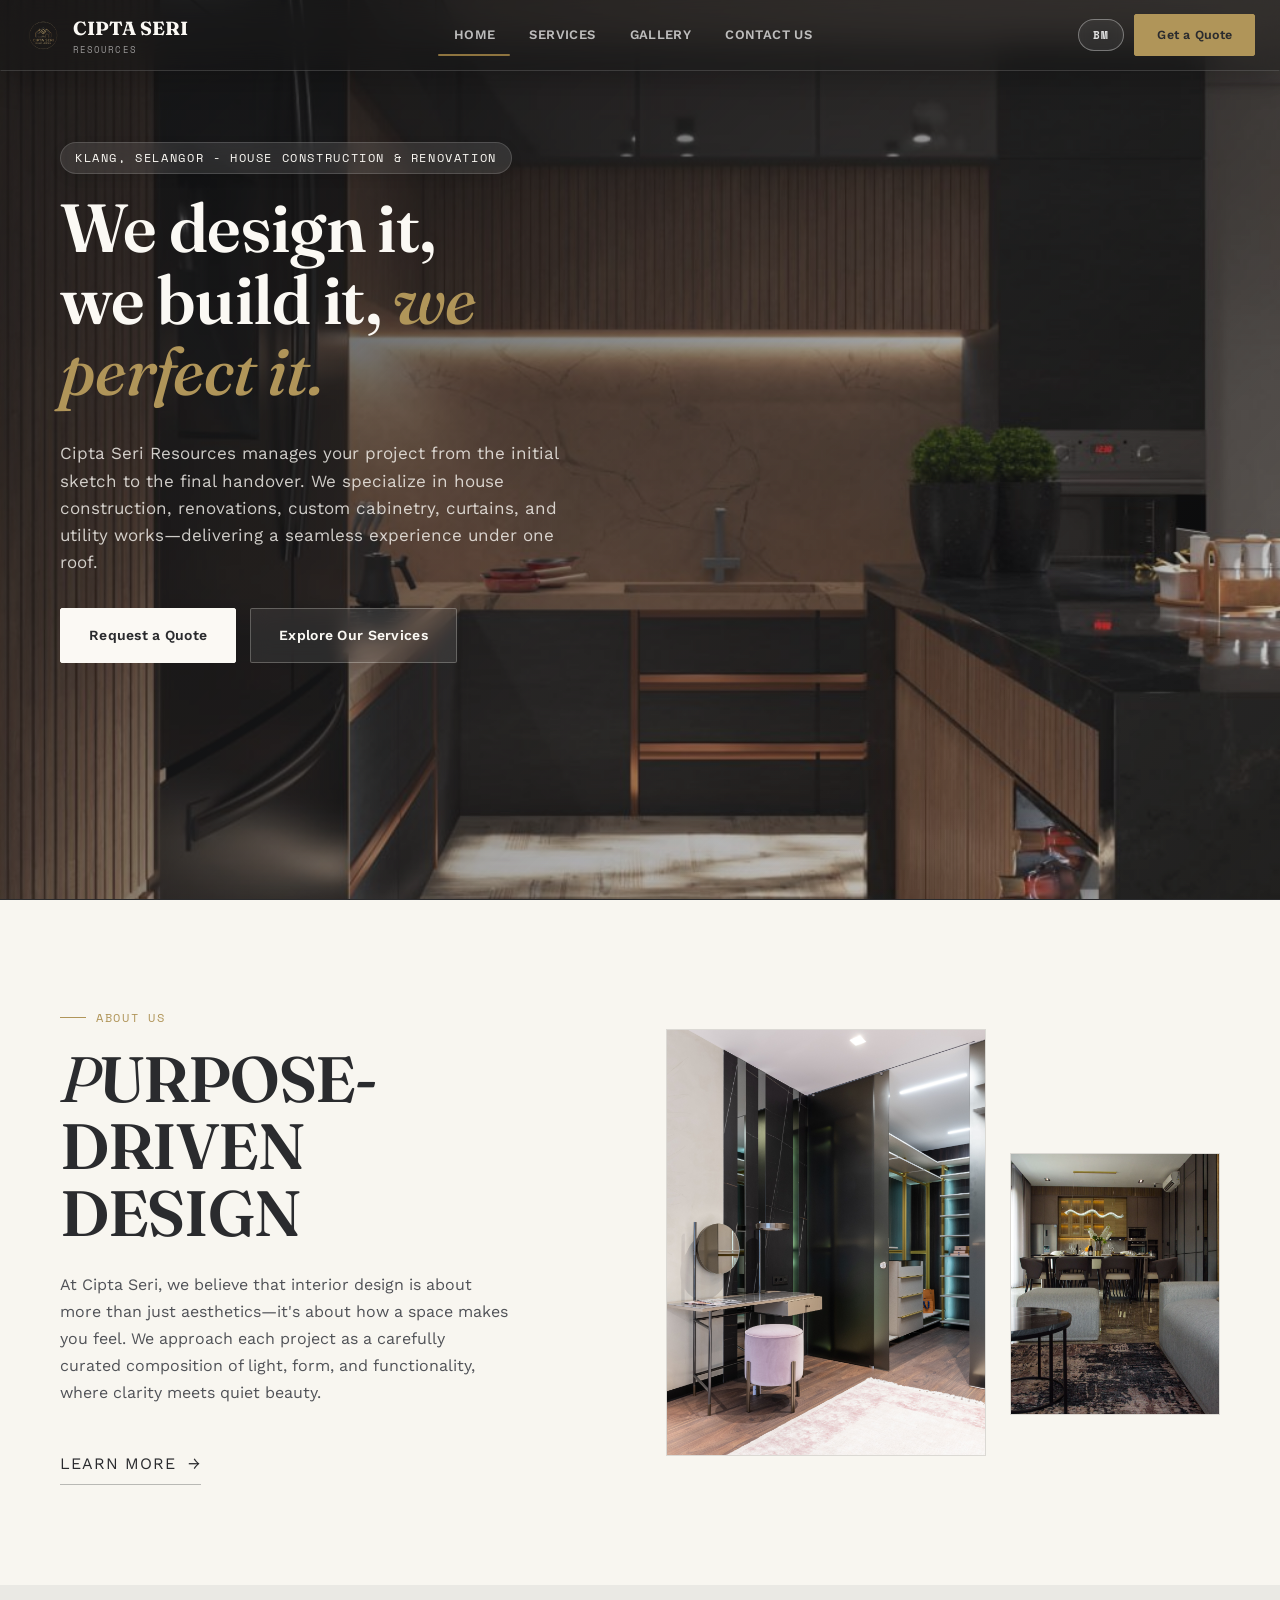
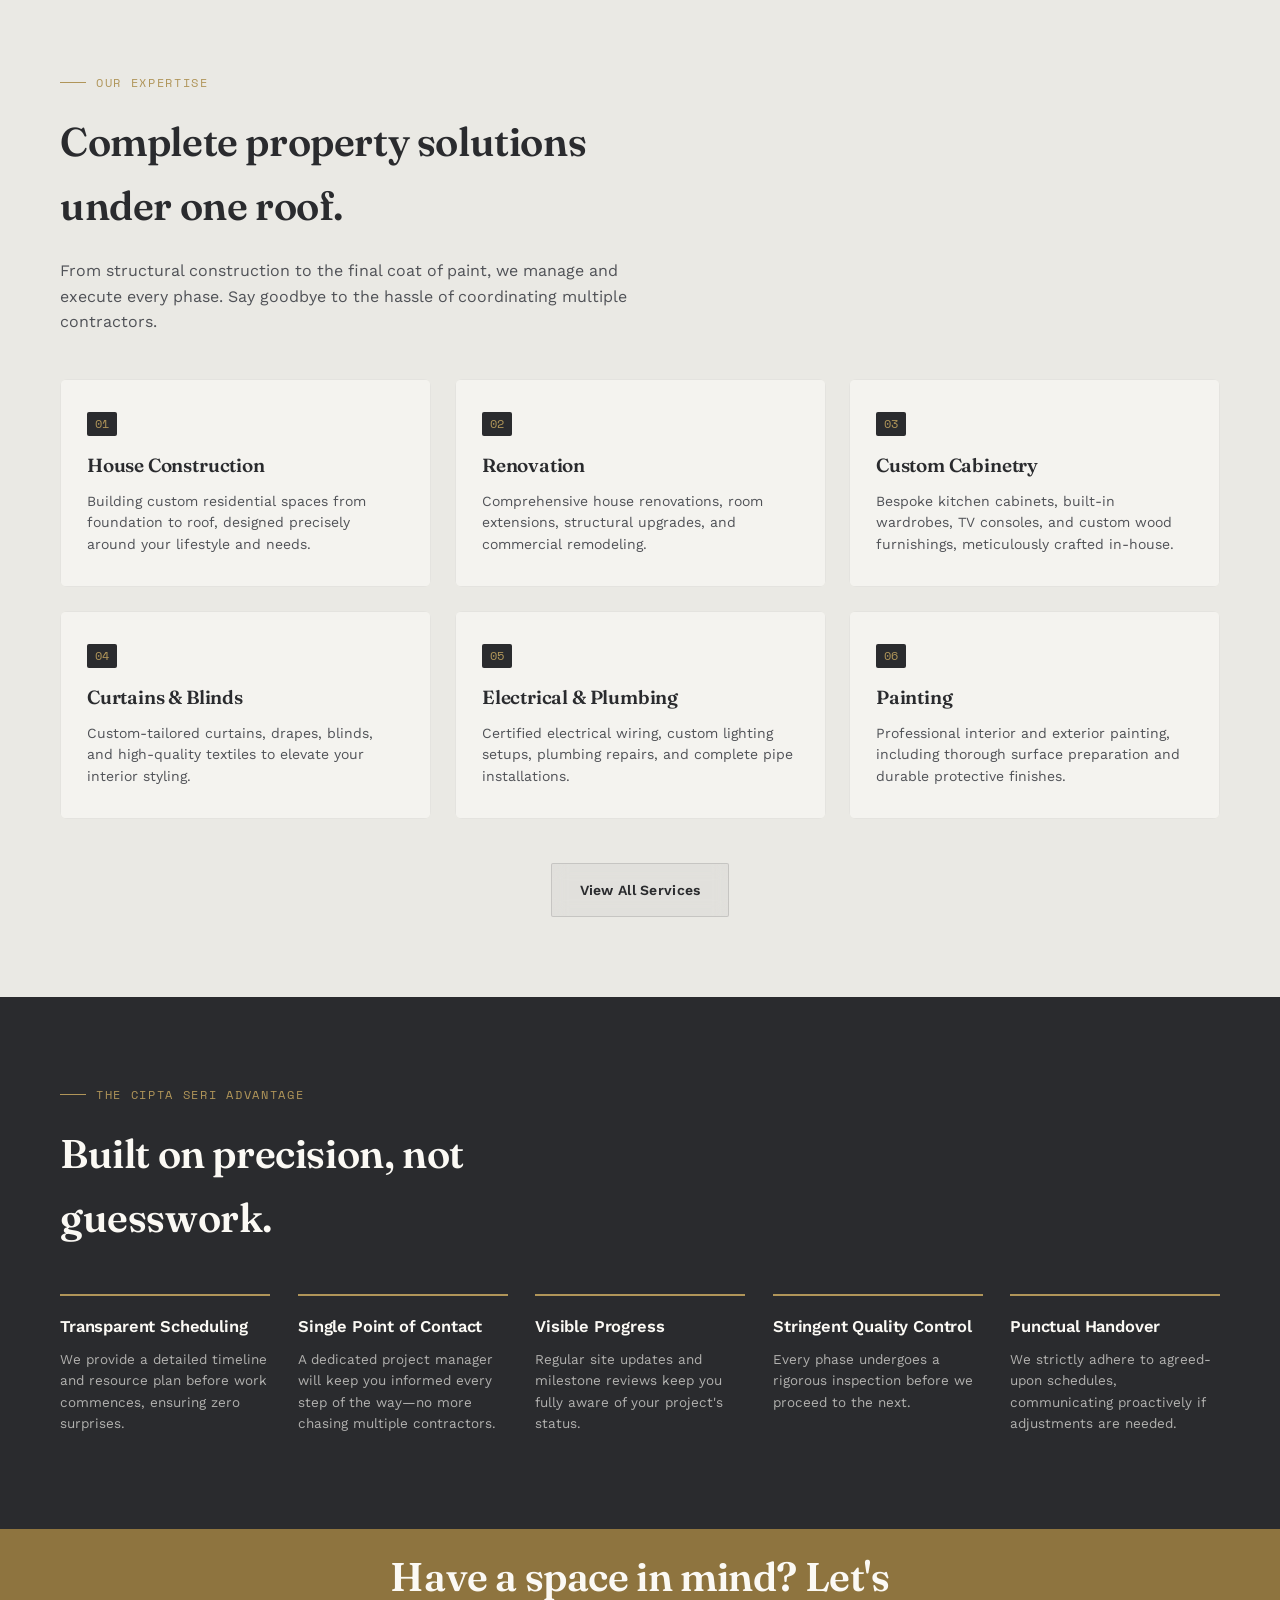
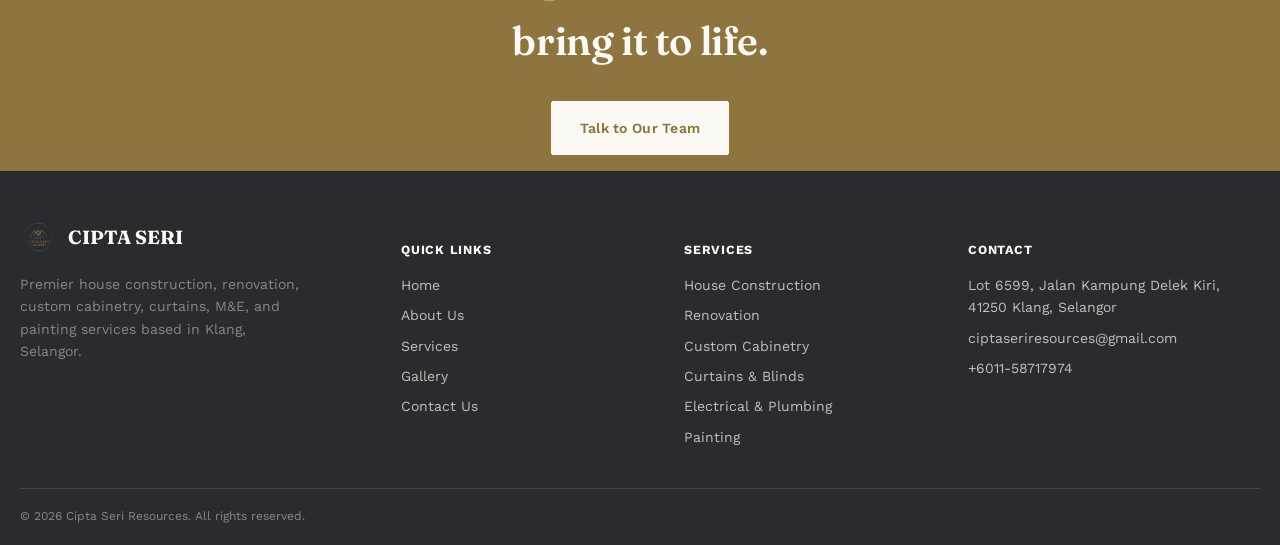
==== commit c7158bc9: "https" ====
--- a/index.html
+++ b/index.html
@@ -5,6 +5,7 @@
 <meta name="viewport" content="width=device-width, initial-scale=1.0">
 <title>Cipta Seri Resources — House Building &amp; Renovation</title>
 <link rel="icon" type="image/png" href="images/cipta-seri.png">
+<link rel="canonical" href="https://ciptaseriresources.com/">
 <meta name="description" content="Cipta Seri Resources — professional house building, renovation, custom cabinets, curtains, electrical & plumbing, and painting services in Selangor.">
 <link rel="preconnect" href="https://fonts.googleapis.com">
 <link rel="stylesheet" href="css/style.css">
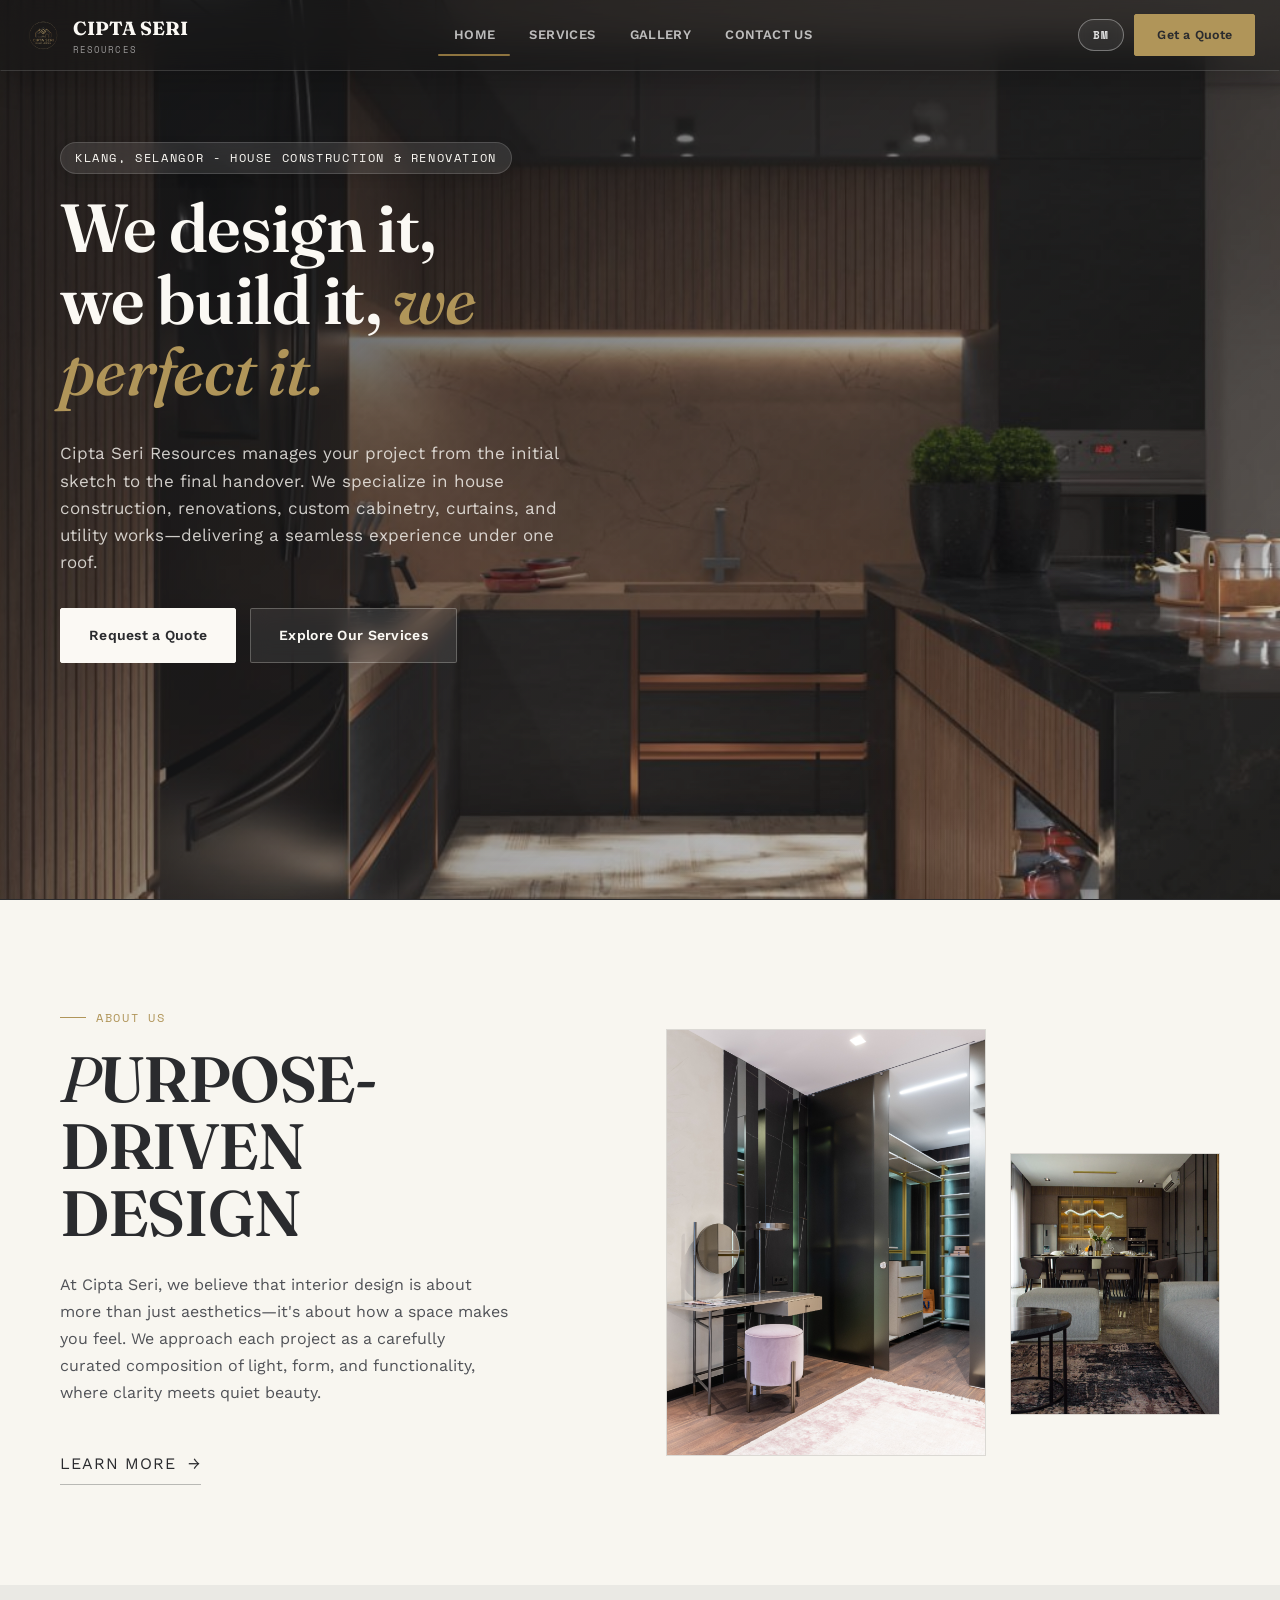
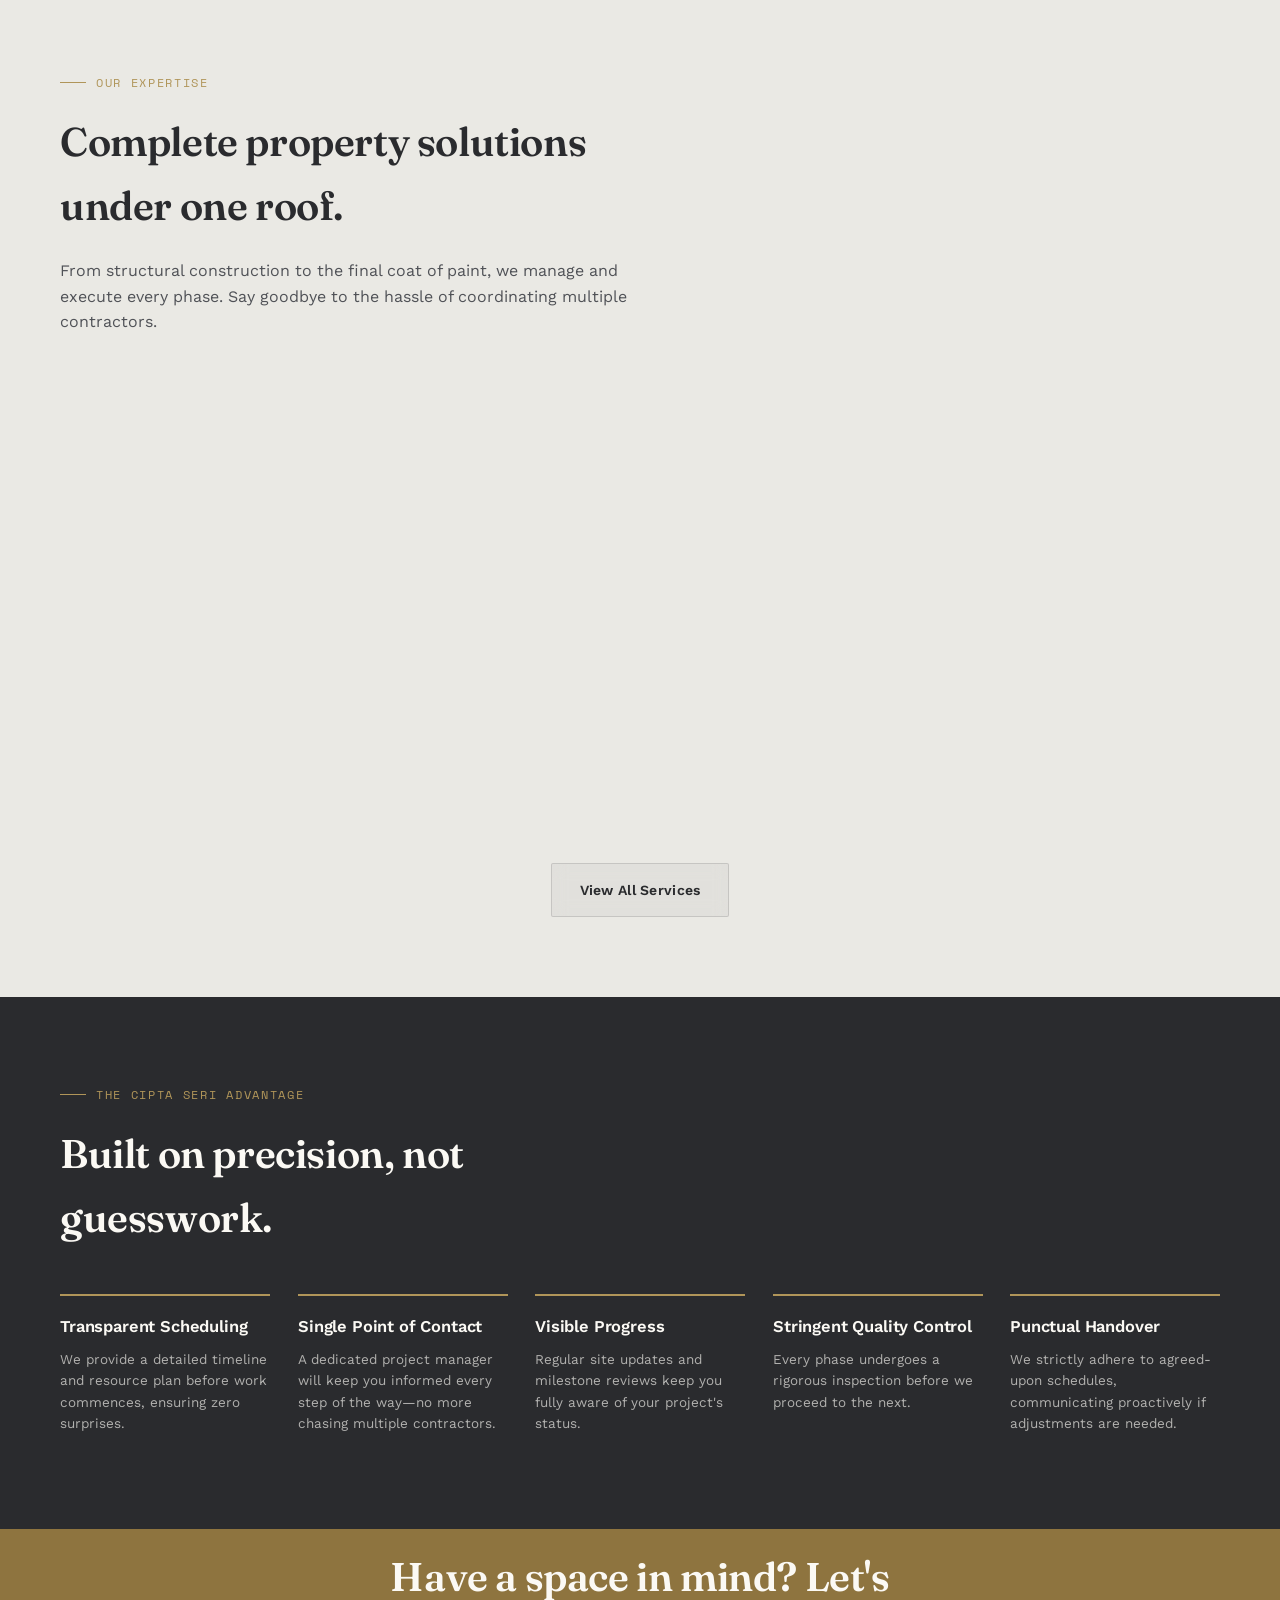
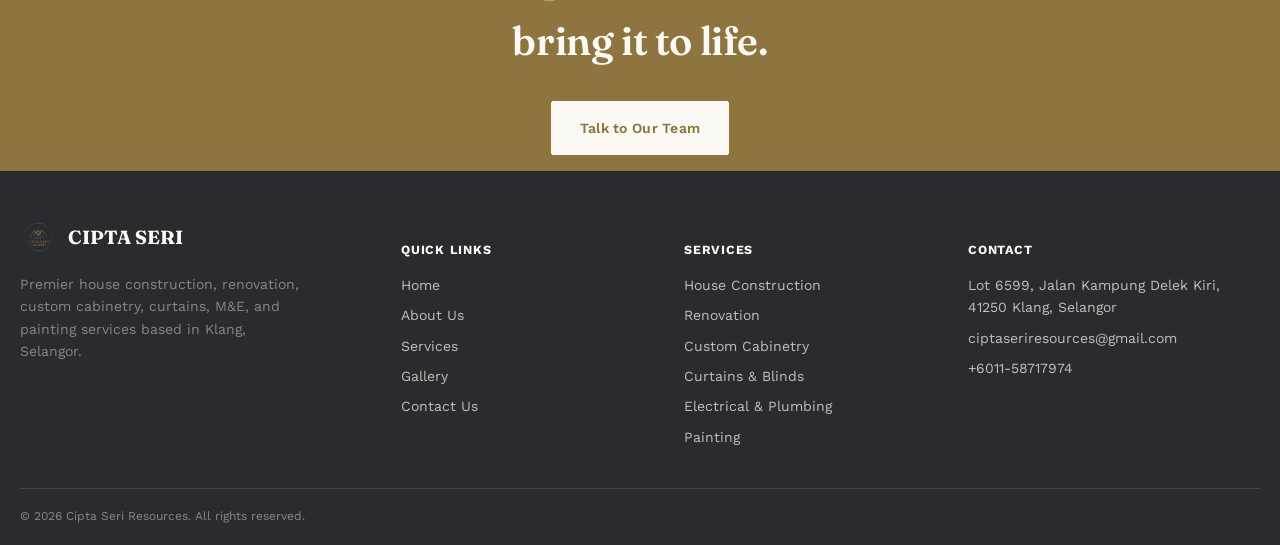
==== commit 38360668: "google verification" ====
--- a/index.html
+++ b/index.html
@@ -3,6 +3,7 @@
 <head>
 <meta charset="UTF-8">
 <meta name="viewport" content="width=device-width, initial-scale=1.0">
+<meta name="google-site-verification" content="gyNpQrrk8YTsE5FPPxYc2e4yTY6xidhWiFR-dTz03kc" />
 <title>Cipta Seri Resources — House Building &amp; Renovation</title>
 <link rel="icon" type="image/png" href="images/cipta-seri.png">
 <link rel="canonical" href="https://ciptaseriresources.com/">
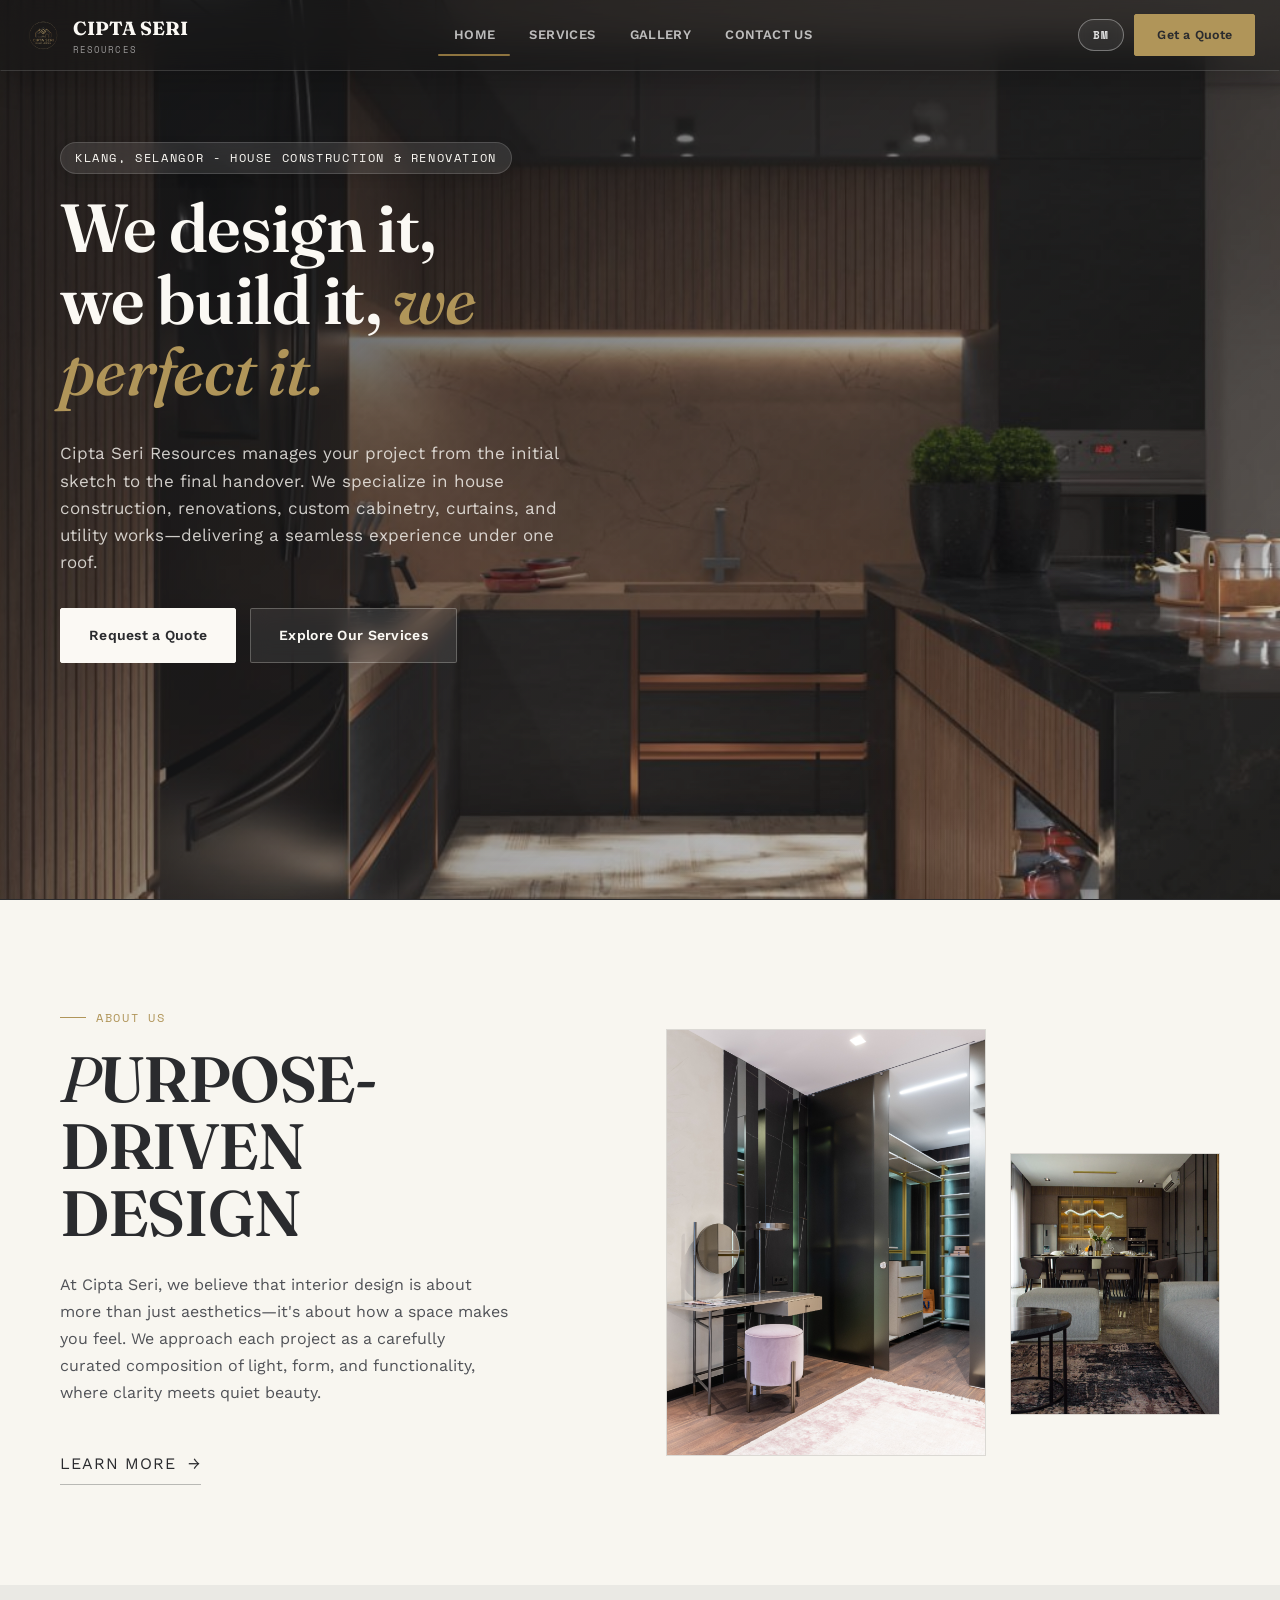
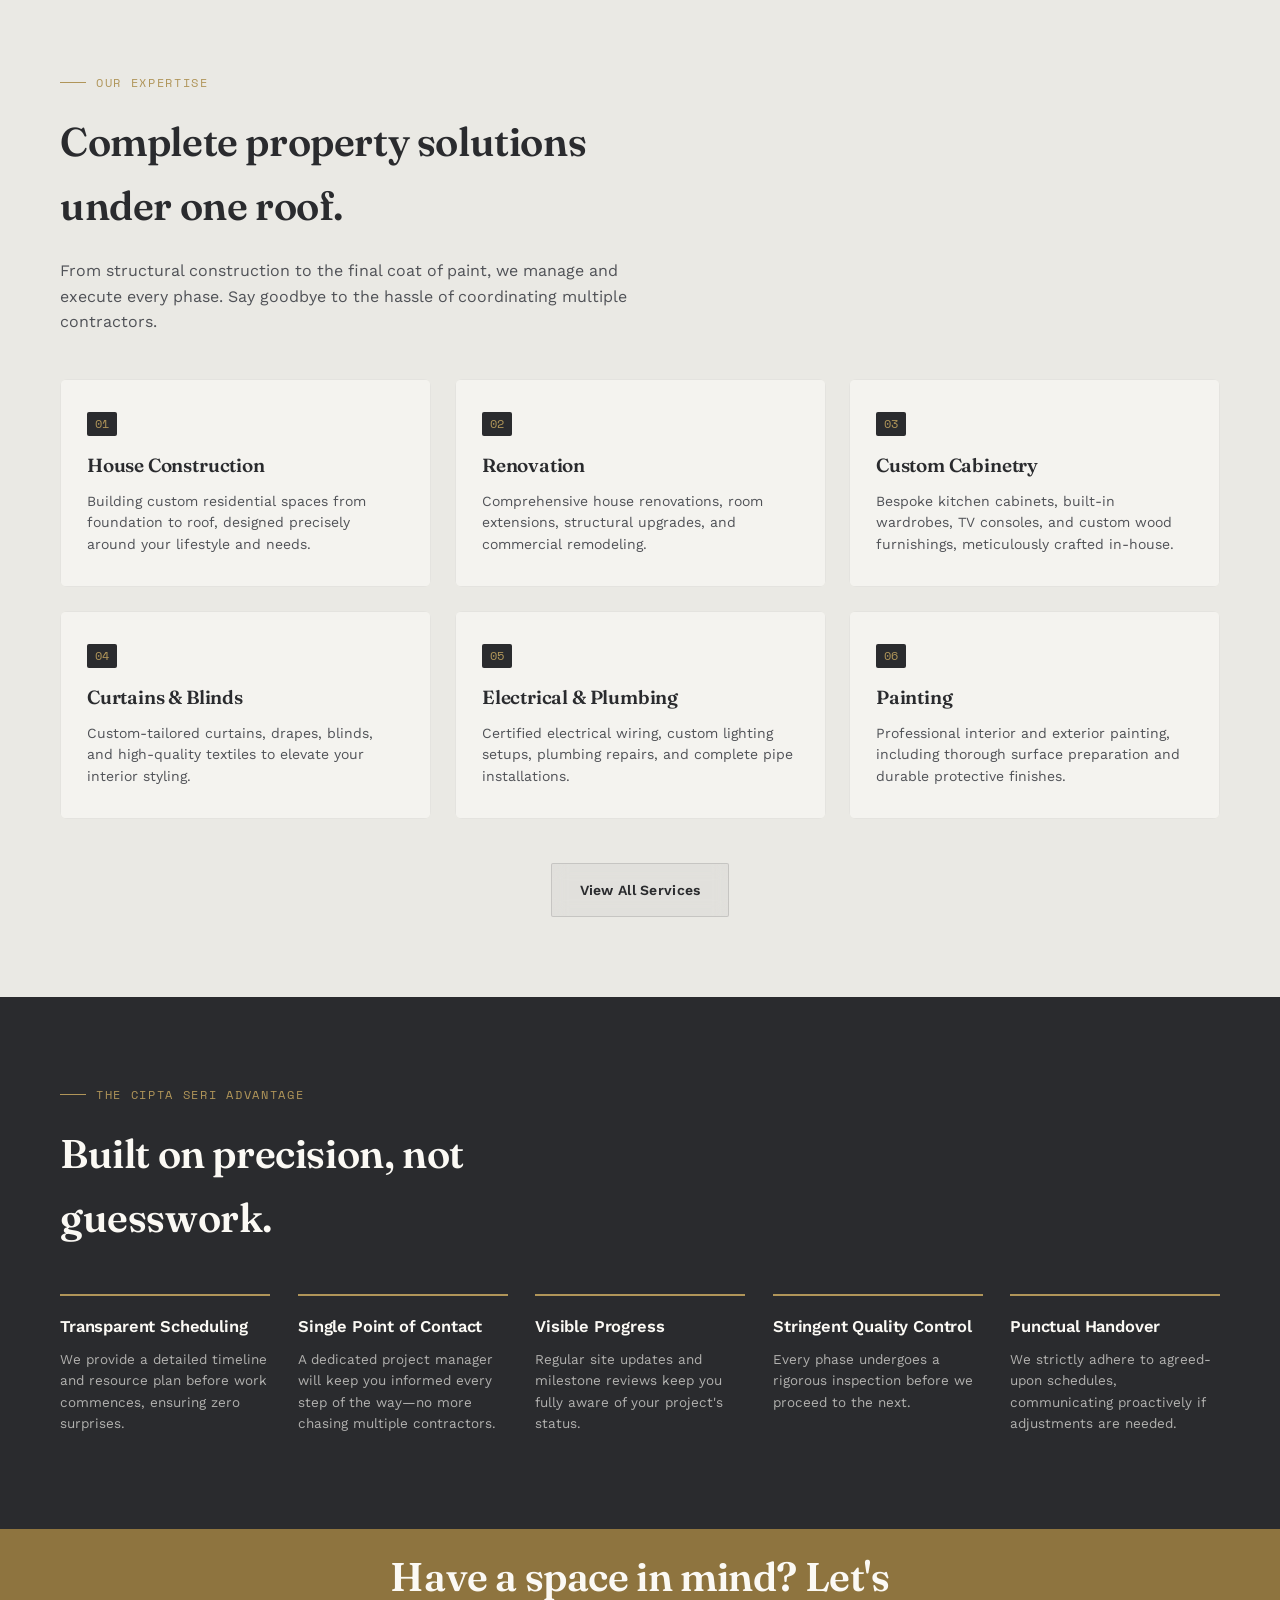
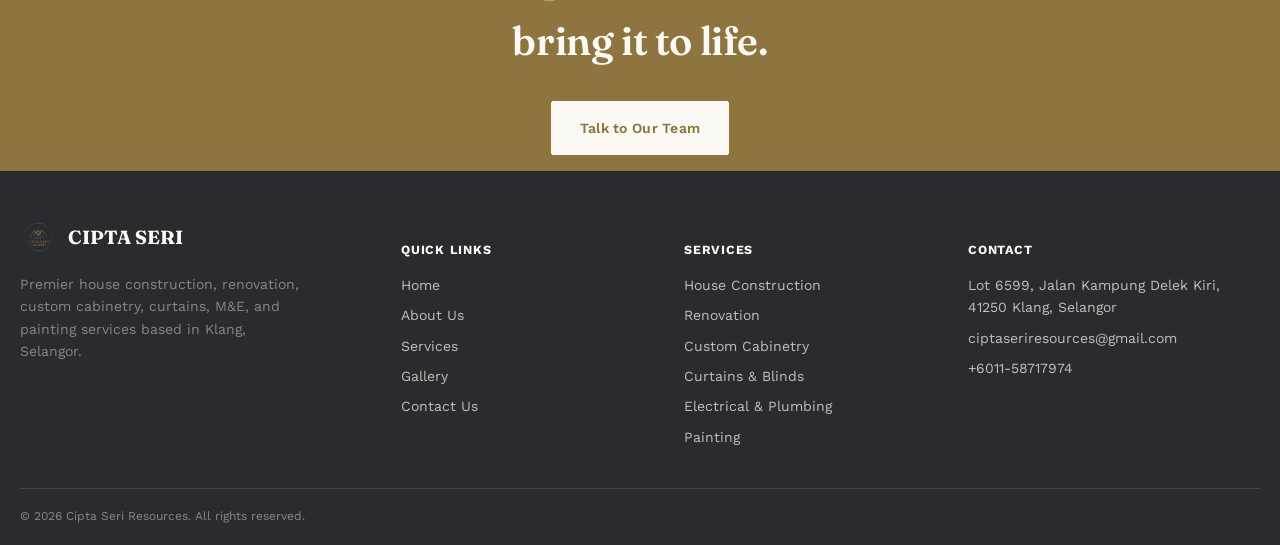
==== commit 16f8aa6f: "minor" ====
--- a/index.html
+++ b/index.html
@@ -3,7 +3,6 @@
 <head>
 <meta charset="UTF-8">
 <meta name="viewport" content="width=device-width, initial-scale=1.0">
-<meta name="google-site-verification" content="gyNpQrrk8YTsE5FPPxYc2e4yTY6xidhWiFR-dTz03kc" />
 <title>Cipta Seri Resources — House Building &amp; Renovation</title>
 <link rel="icon" type="image/png" href="images/cipta-seri.png">
 <link rel="canonical" href="https://ciptaseriresources.com/">
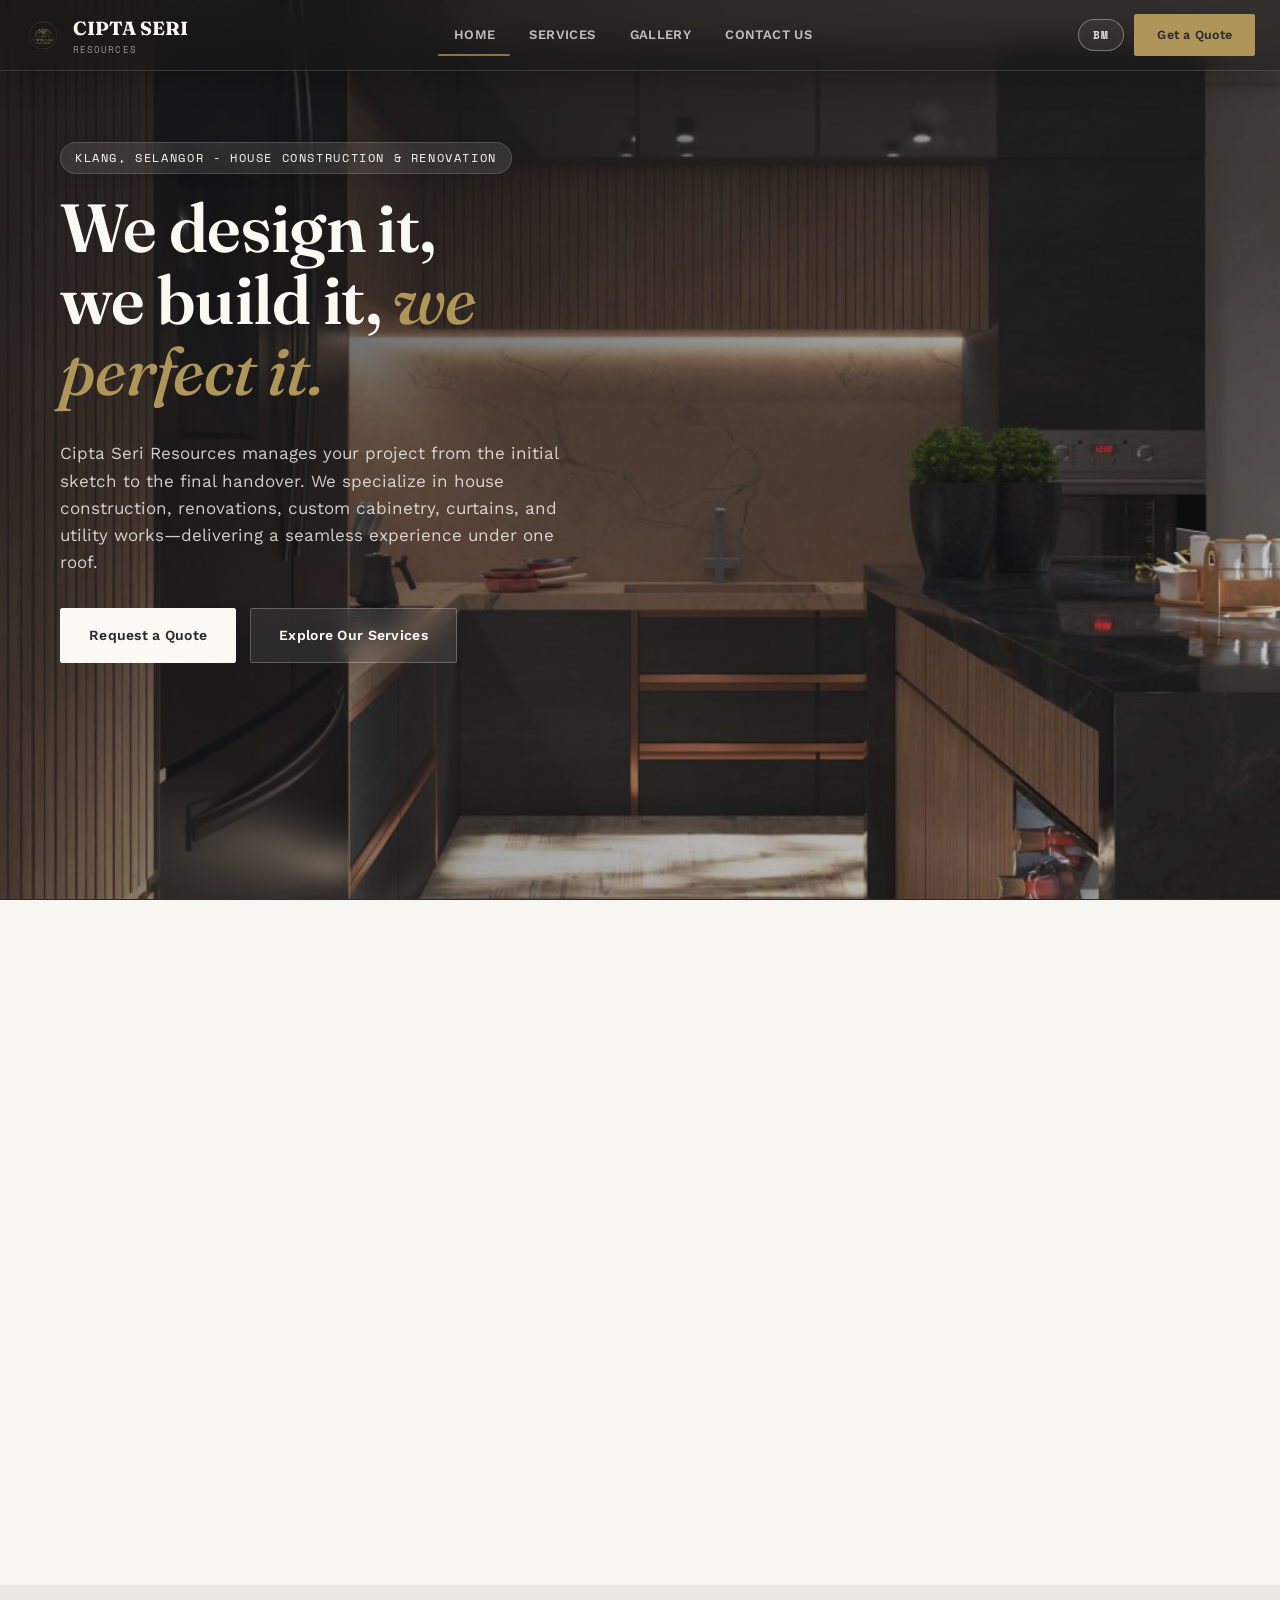
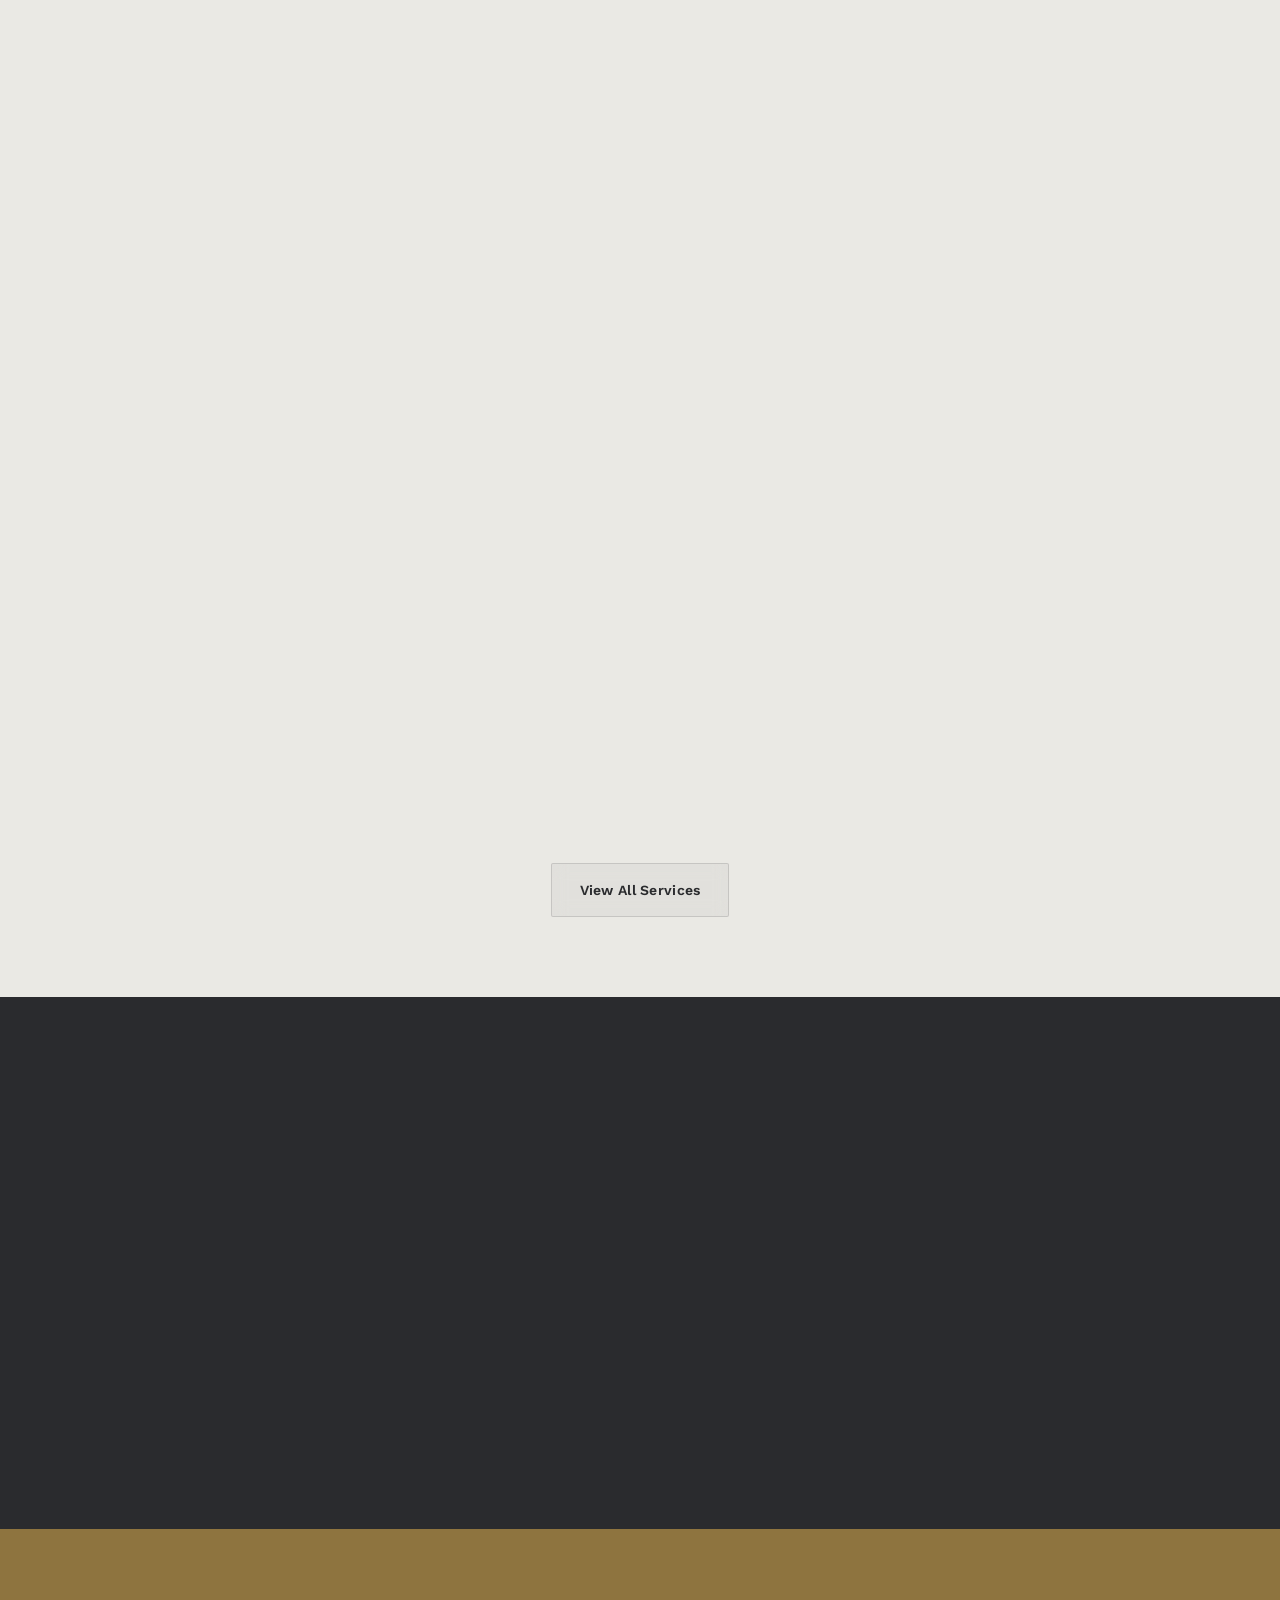
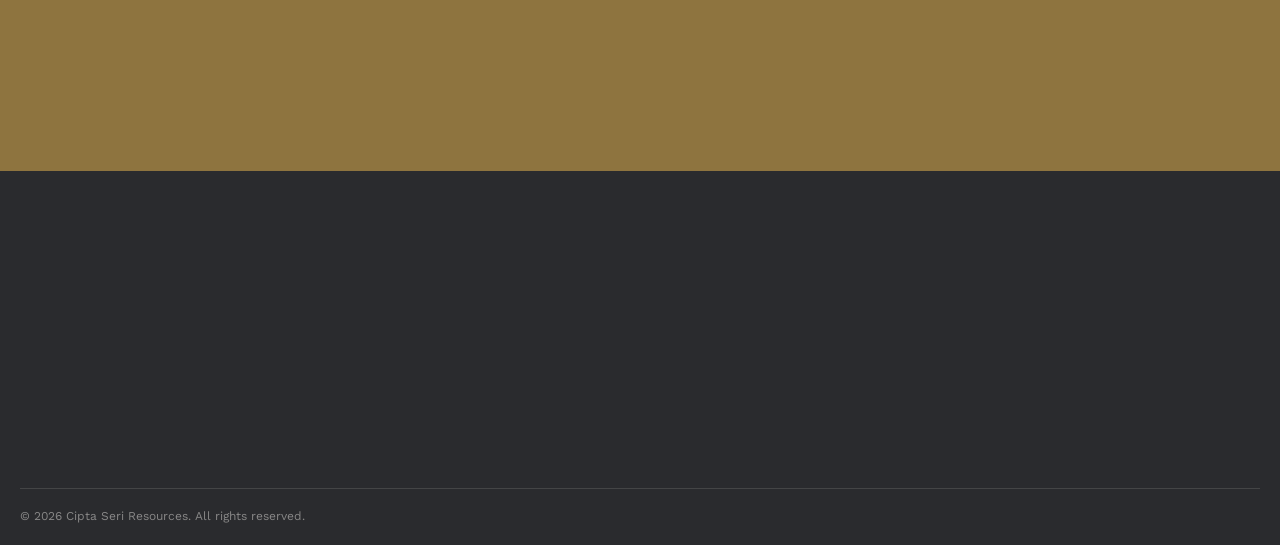
==== commit 0dd08fc9: "tiny change" ====
--- a/index.html
+++ b/index.html
@@ -4,7 +4,7 @@
 <meta charset="UTF-8">
 <meta name="viewport" content="width=device-width, initial-scale=1.0">
 <title>Cipta Seri Resources — House Building &amp; Renovation</title>
-<link rel="icon" type="image/png" href="images/cipta-seri.png">
+<link rel="icon" type="image/png" href="images/ciptaseri.png">
 <link rel="canonical" href="https://ciptaseriresources.com/">
 <meta name="description" content="Cipta Seri Resources — professional house building, renovation, custom cabinets, curtains, electrical & plumbing, and painting services in Selangor.">
 <link rel="preconnect" href="https://fonts.googleapis.com">
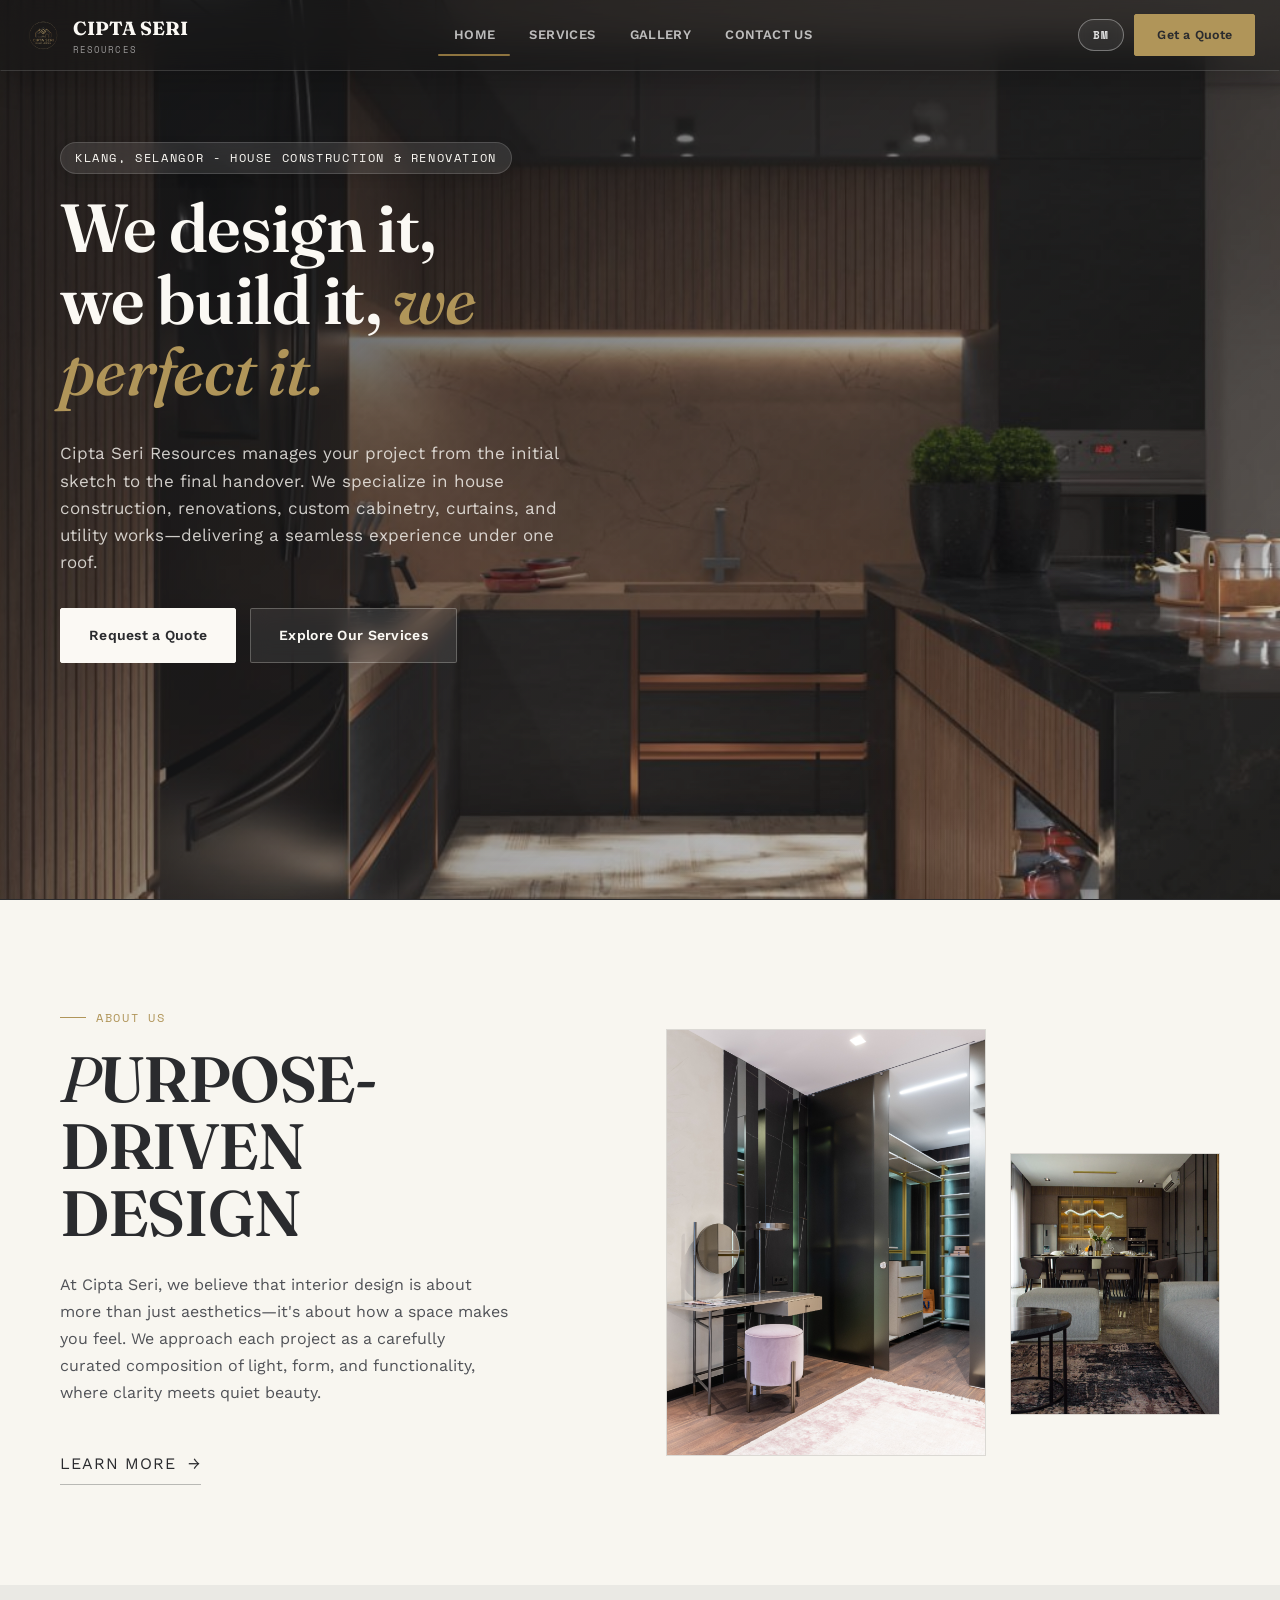
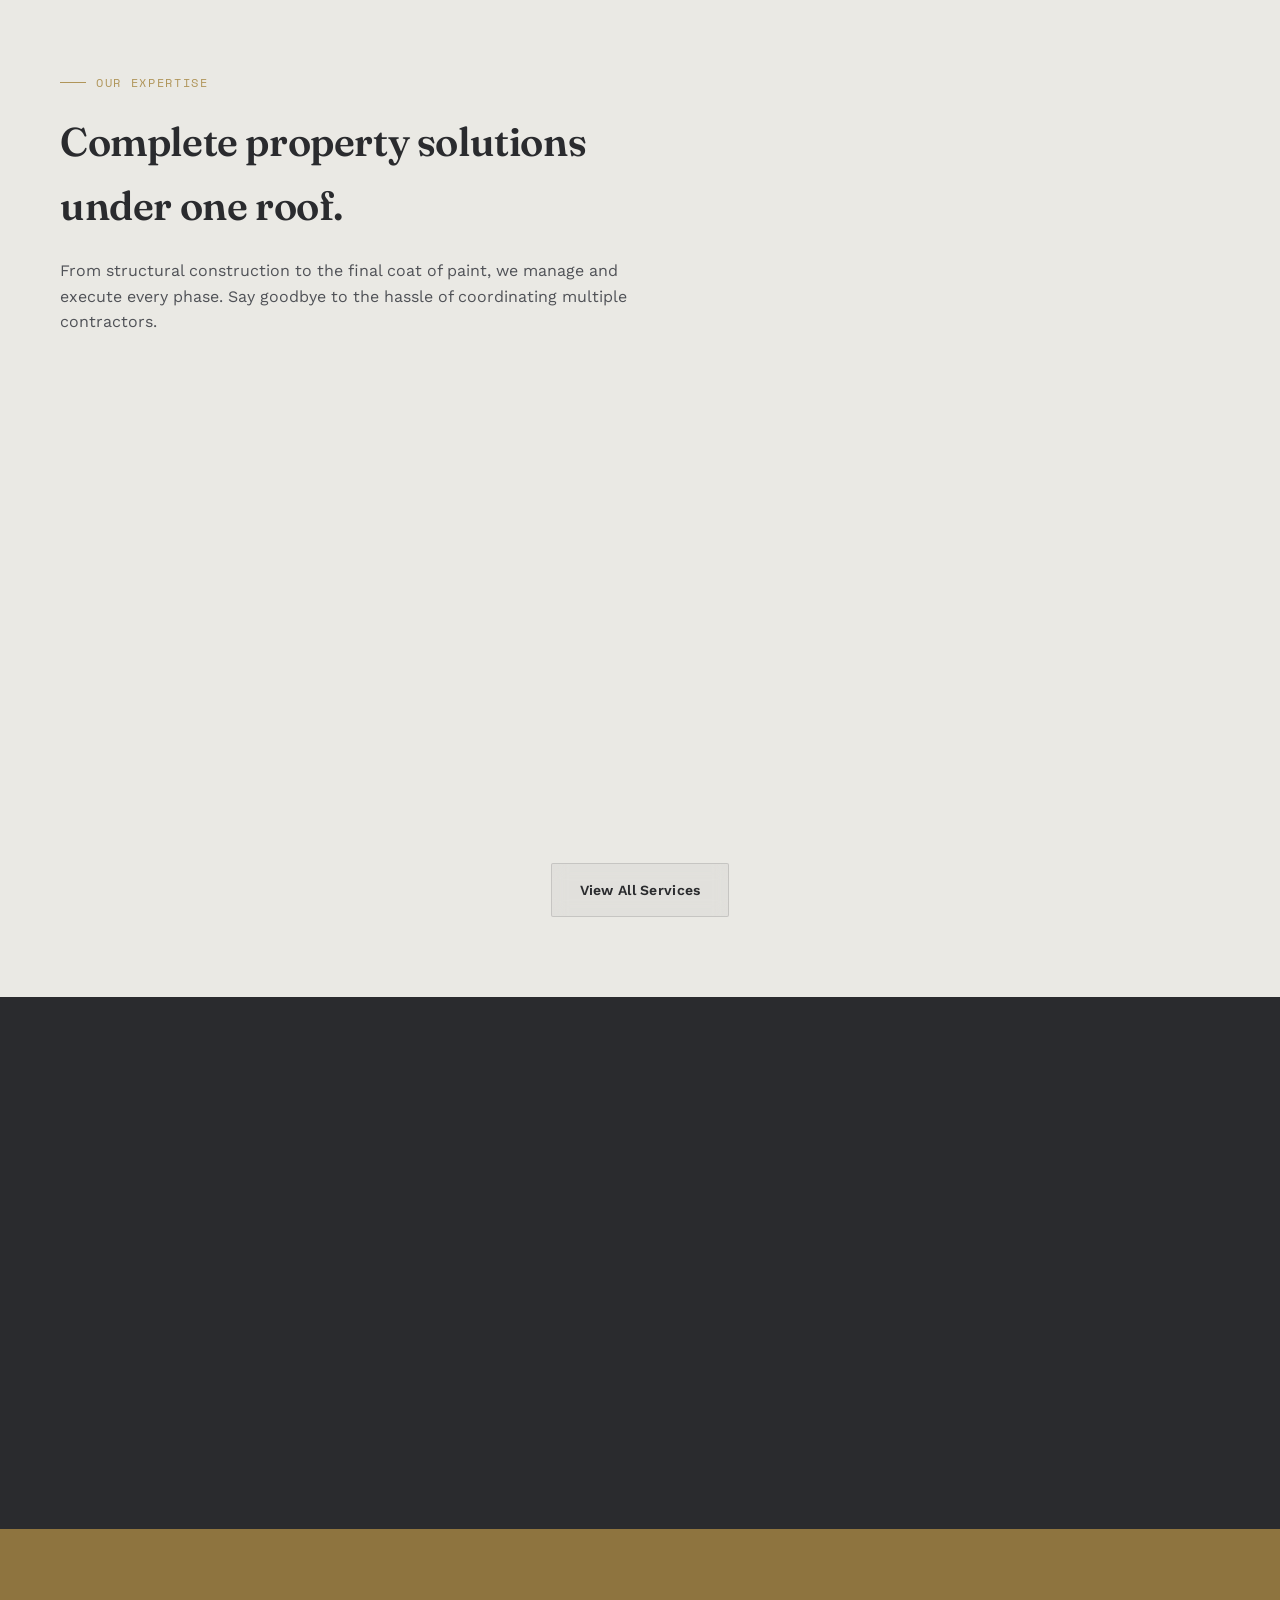
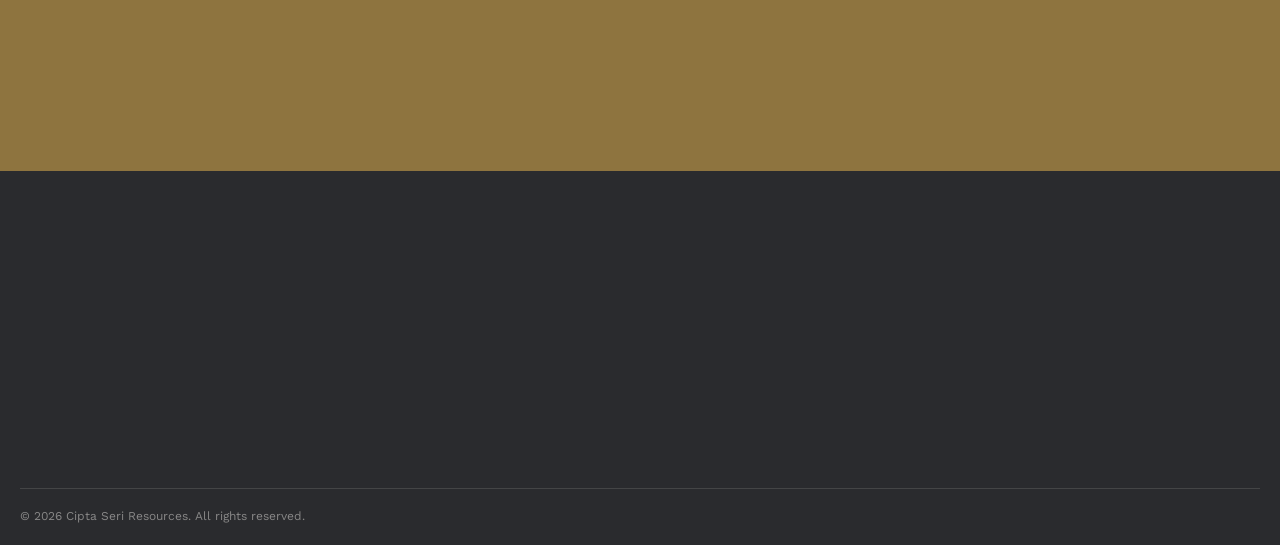
==== commit 48936d5b: "last" ====
--- a/index.html
+++ b/index.html
@@ -4,7 +4,7 @@
 <meta charset="UTF-8">
 <meta name="viewport" content="width=device-width, initial-scale=1.0">
 <title>Cipta Seri Resources — House Building &amp; Renovation</title>
-<link rel="icon" type="image/png" href="images/ciptaseri.png">
+<link rel="icon" type="image/png" href="images/cipta-seri.png">
 <link rel="canonical" href="https://ciptaseriresources.com/">
 <meta name="description" content="Cipta Seri Resources — professional house building, renovation, custom cabinets, curtains, electrical & plumbing, and painting services in Selangor.">
 <link rel="preconnect" href="https://fonts.googleapis.com">
